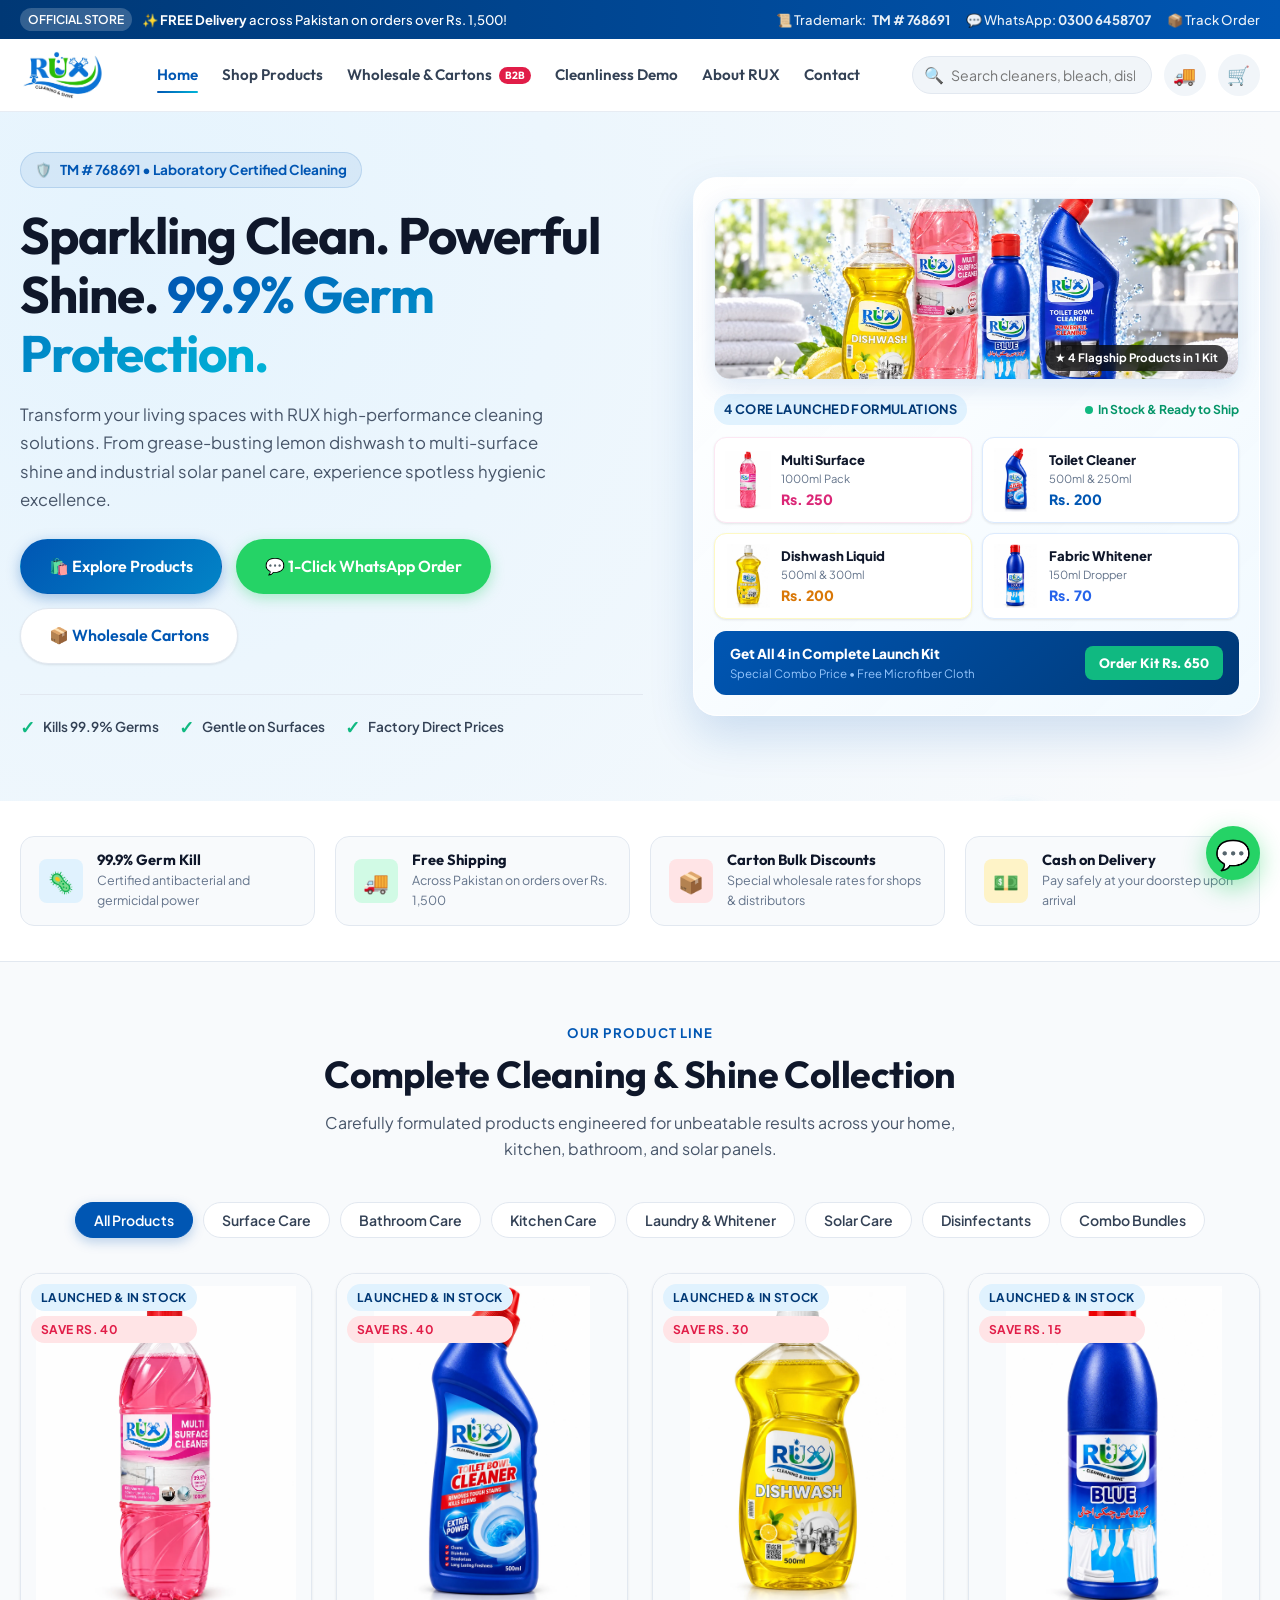
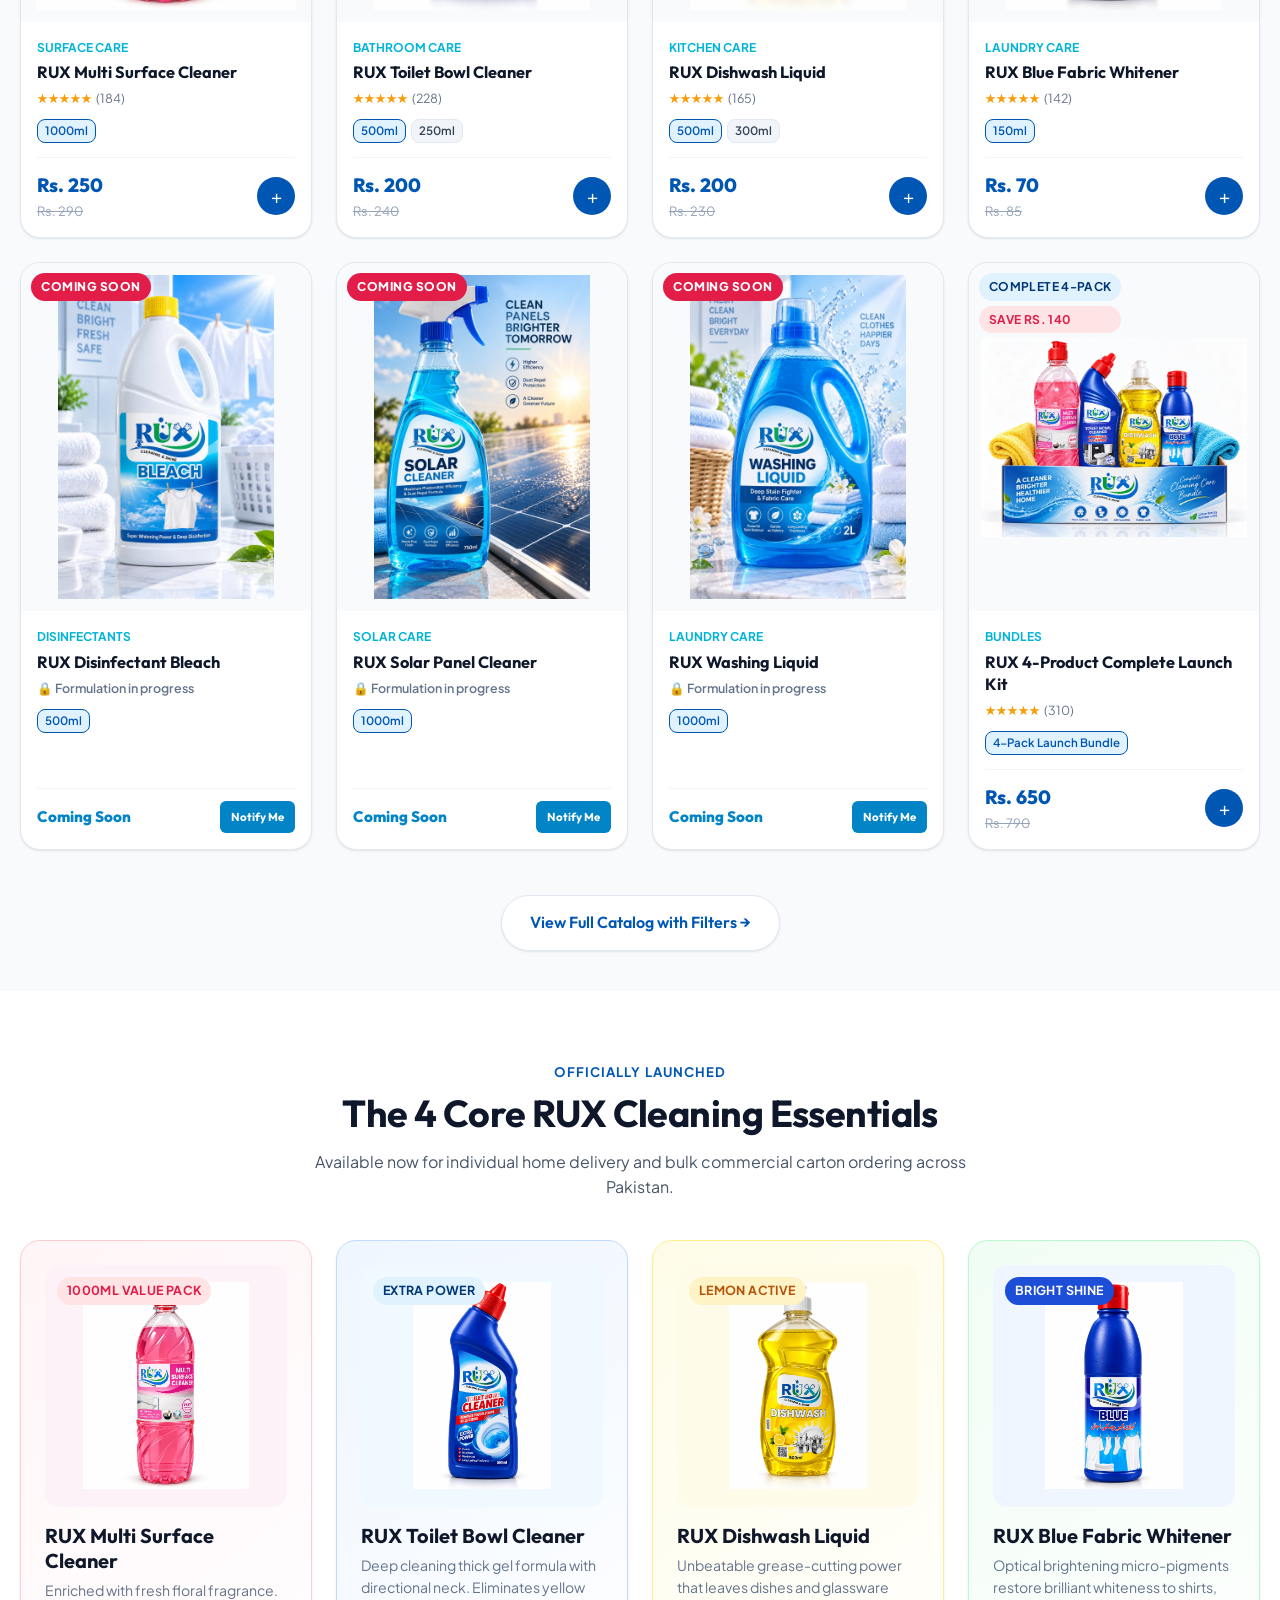
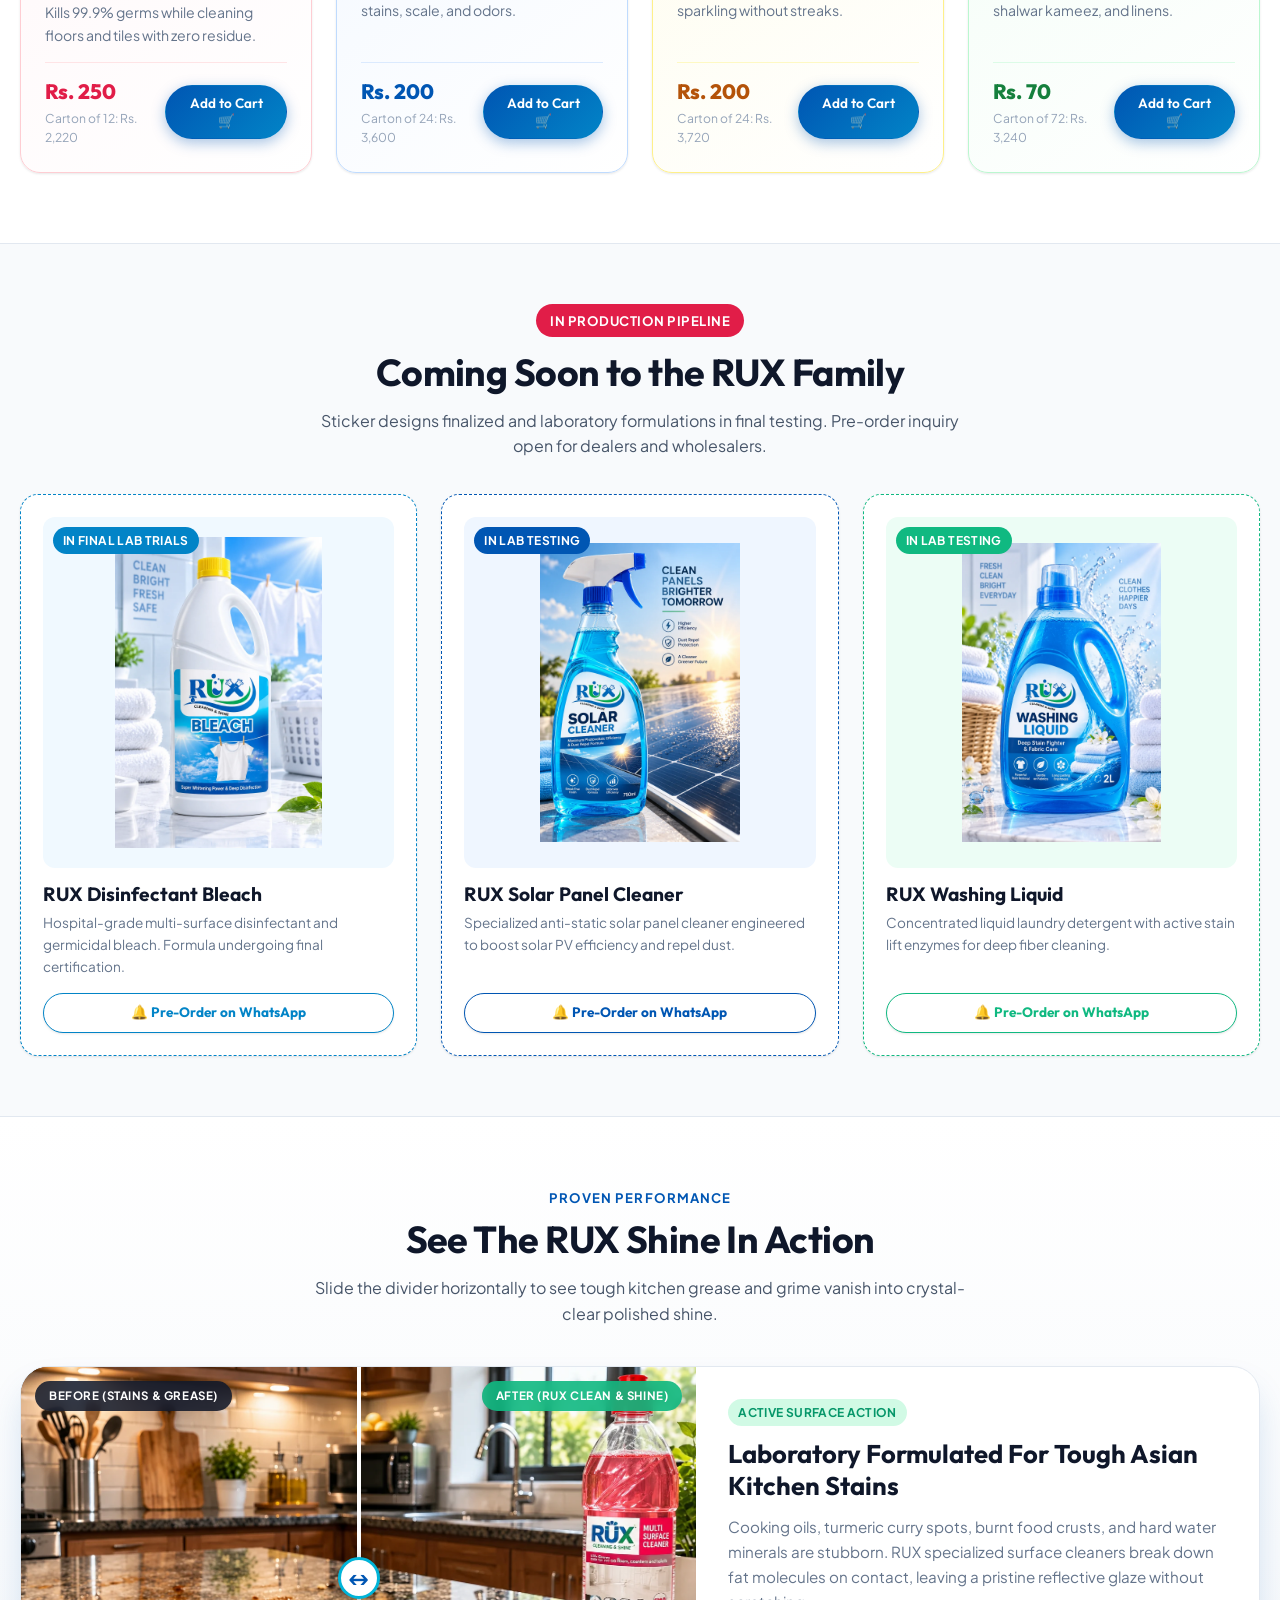
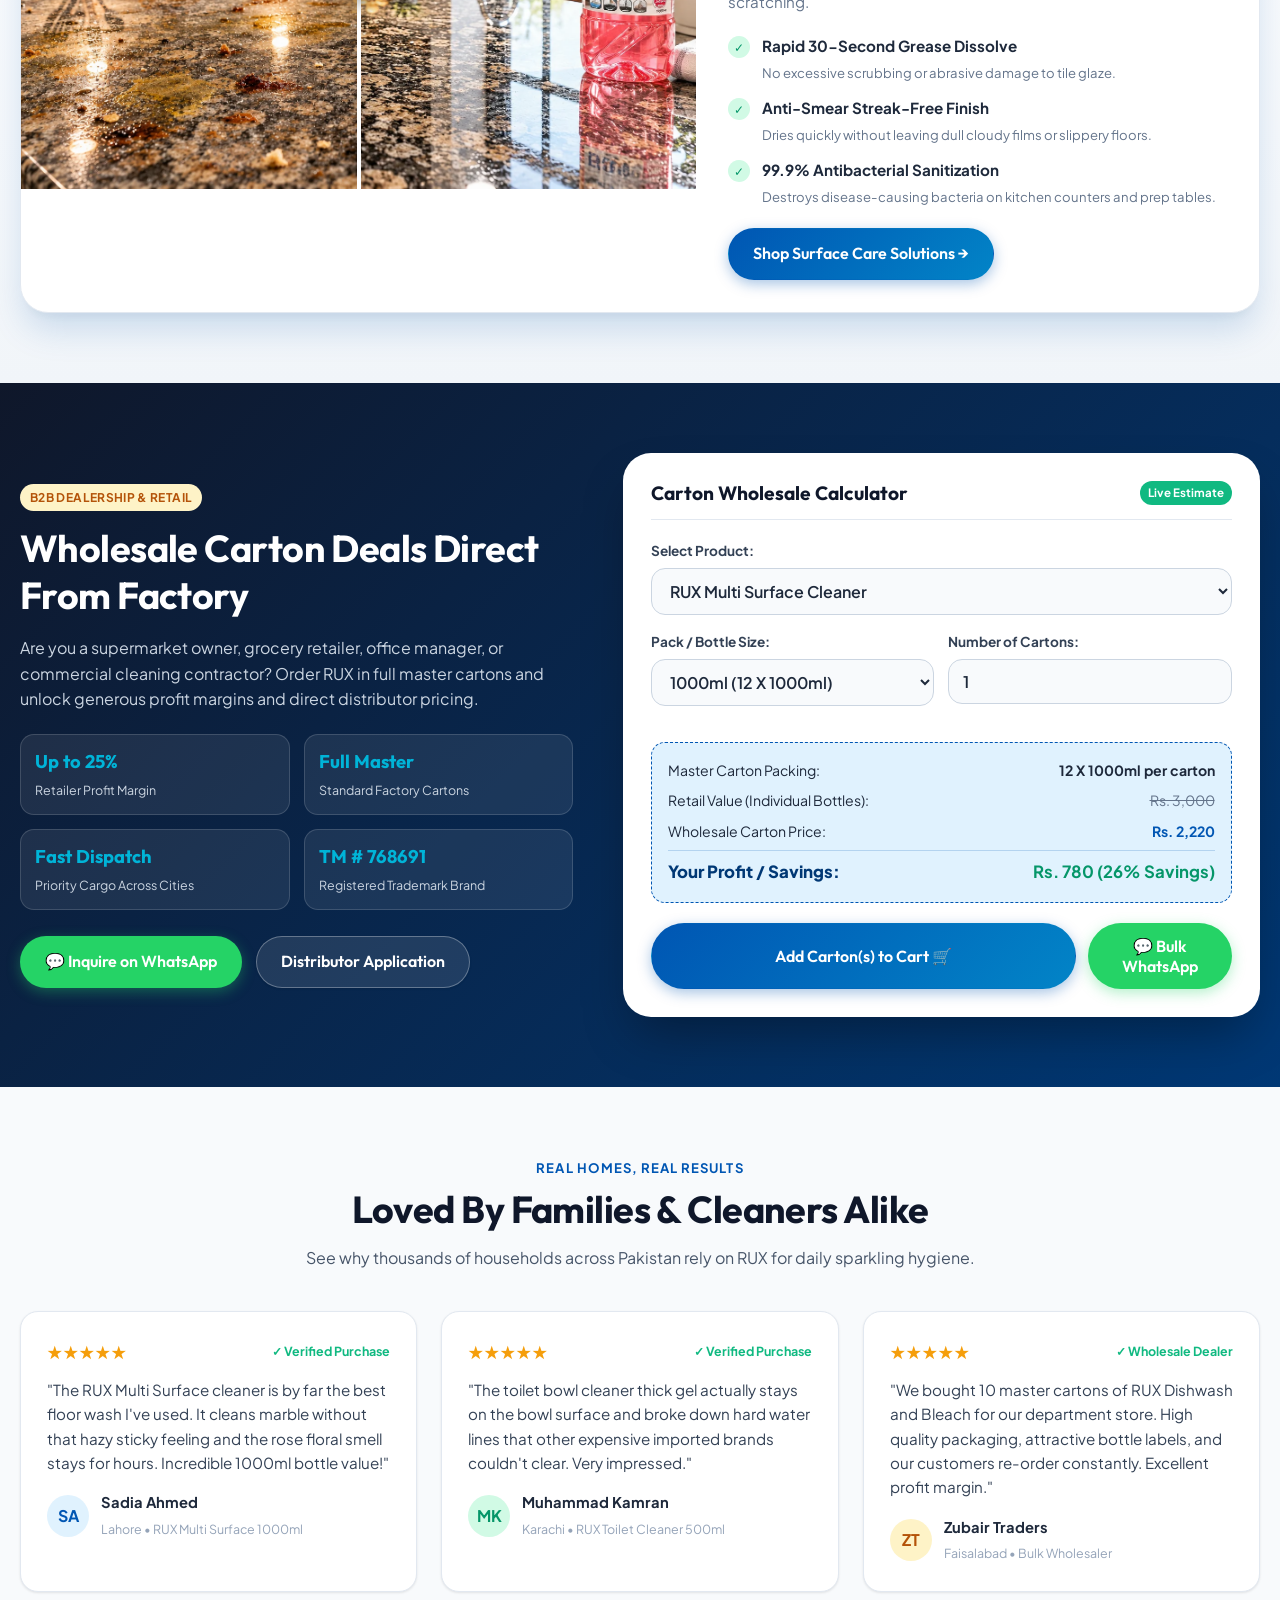
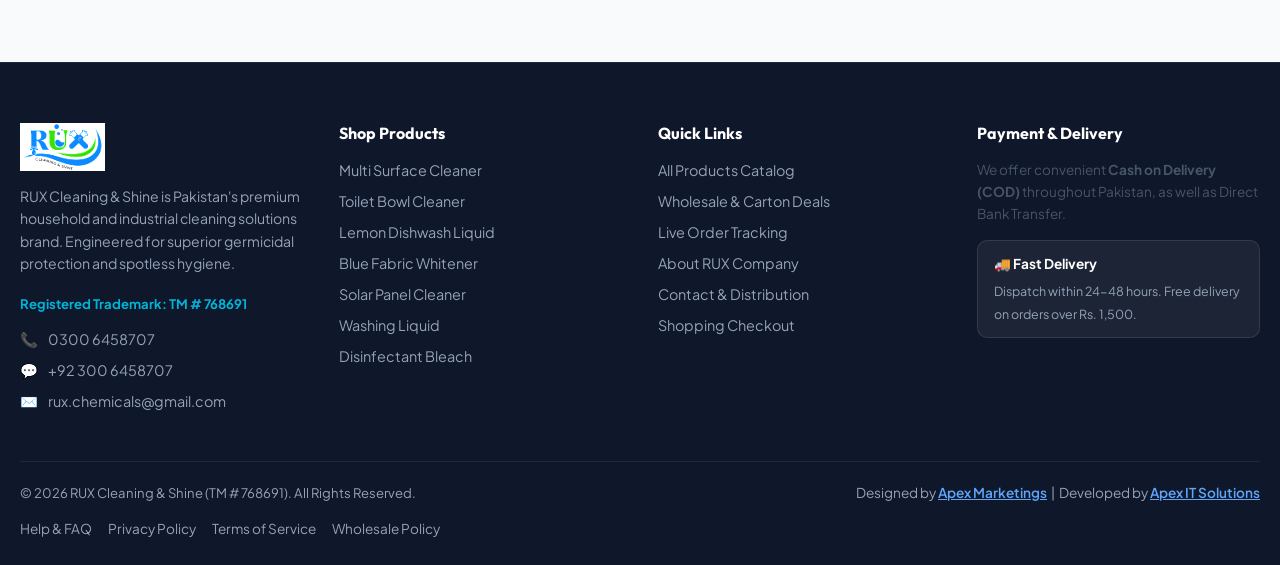
==== index.html @ d2cd27f4 "feat: complete RUX Cleaning & Shine storefront with 3D studio packshots and GitHub Pages CI" ====
<!DOCTYPE html>
<html lang="en">
<head>
  <meta charset="UTF-8">
  <meta name="viewport" content="width=device-width, initial-scale=1.0">
  <title>RUX Cleaning & Shine | Buy Online in Pakistan | Factory Direct Prices</title>
  <meta name="description" content="Official store for RUX Cleaning & Shine (TM # 768691). Buy Multi Surface Cleaner, Toilet Bowl Cleaner, Lemon Dishwash Liquid, and Blue Fabric Whitener online across Pakistan with Cash on Delivery & Wholesale Cartons.">
  <meta name="keywords" content="RUX cleaning products Pakistan, dishwash liquid price Pakistan, toilet cleaner Lahore Karachi, floor surface cleaner, liquid blue fabric whitener, wholesale cleaning chemicals, rux chemicals">
  <meta name="geo.region" content="PK">
  <meta name="geo.placename" content="Pakistan">
  <meta name="robots" content="index, follow">
  
  <!-- OpenGraph & Social Sharing -->
  <meta property="og:type" content="website">
  <meta property="og:title" content="RUX Cleaning & Shine | Premium Household & Wholesale Chemicals in Pakistan">
  <meta property="og:description" content="Shop official RUX Multi Surface Cleaner, Toilet Bowl Cleaner, Lemon Dishwash Liquid & Blue Fabric Whitener. Fast nationwide COD delivery & carton wholesale discounts.">
  <meta property="og:image" content="assets/images/rux-hero-banner.webp">
  <meta property="og:locale" content="en_PK">

  <!-- Schema.org Organization & Store Structured Data -->
  <script type="application/ld+json">
  {
    "@context": "https://schema.org",
    "@type": "HomeGoodsStore",
    "name": "RUX Cleaning & Shine",
    "alternateName": "RUX Chemicals",
    "telephone": "+923006458707",
    "email": "rux.chemicals@gmail.com",
    "priceRange": "PKR 70 - PKR 4800",
    "paymentAccepted": "Cash on Delivery, Bank Transfer",
    "currenciesAccepted": "PKR",
    "areaServed": {
      "@type": "Country",
      "name": "Pakistan"
    },
    "description": "Leading manufacturer and supplier of antibacterial surface cleaners, toilet cleaners, dishwash liquid, and fabric whiteners in Pakistan."
  }
  </script>

  <link rel="icon" type="image/png" href="assets/images/rux-logo.png">

  <!-- Core Stylesheet -->
  <link rel="stylesheet" href="assets/css/rux-main.css">
</head>
<body>

  <!-- Top Announcement Bar -->
  <div class="top-bar">
    <div class="container top-bar-content">
      <div style="display: flex; align-items: center; gap: 10px;">
        <span class="top-bar-badge">OFFICIAL STORE</span>
        <span>✨ <strong>FREE Delivery</strong> across Pakistan on orders over Rs. 1,500!</span>
      </div>
      <div class="top-bar-right">
        <span class="top-bar-link">📜 Trademark: <strong>TM # 768691</strong></span>
        <a href="https://wa.me/923006458707" class="top-bar-link" target="_blank" rel="noopener">
          <span>💬 WhatsApp: <strong>0300 6458707</strong></span>
        </a>
        <a href="track.html" class="top-bar-link">📦 Track Order</a>
      </div>
    </div>
  </div>

  <!-- Main Sticky Header -->
  <header class="main-header" id="mainHeader">
    <div class="container header-container">
      <!-- Logo -->
      <a href="index.html" class="logo-wrap" title="RUX Cleaning & Shine Home">
        <img src="assets/images/rux-logo.png" alt="RUX Cleaning & Shine Logo" class="logo-img">
      </a>

      <!-- Desktop Nav Menu -->
      <nav class="nav-links" id="desktopNav">
        <a href="index.html" class="nav-link active">Home</a>
        <a href="shop.html" class="nav-link">Shop Products</a>
        <a href="#wholesale" class="nav-link">Wholesale & Cartons <span class="nav-badge-new">B2B</span></a>
        <a href="#comparison" class="nav-link">Cleanliness Demo</a>
        <a href="about.html" class="nav-link">About RUX</a>
        <a href="contact.html" class="nav-link">Contact</a>
      </nav>

      <!-- Header Search & Cart Actions -->
      <div class="header-actions">
        <!-- Live Search Box -->
        <div class="search-box-wrap">
          <span class="search-icon-btn">🔍</span>
          <input type="text" class="search-input header-search-input" placeholder="Search cleaners, bleach, dishwash..." aria-label="Search products">
          <div id="headerSearchResults" style="position: absolute; top: 105%; left: 0; right: 0; background: #fff; border: 1px solid #cbd5e1; border-radius: 12px; box-shadow: 0 10px 25px rgba(0,0,0,0.15); display: none; z-index: 120; max-height: 320px; overflow-y: auto;"></div>
        </div>

        <!-- Order Tracker Quick Link -->
        <a href="track.html" class="header-btn" title="Track Your Order">
          🚚
        </a>

        <!-- Cart Drawer Trigger Button -->
        <button class="header-btn open-cart-drawer" id="openCartBtn" title="Shopping Cart" aria-label="Open Cart">
          🛒
          <span class="cart-counter" style="display: none;">0</span>
        </button>

        <!-- Mobile Menu Toggle -->
        <button class="mobile-menu-toggle" id="mobileMenuToggle" aria-label="Toggle navigation">
          ☰
        </button>
      </div>
    </div>

    <!-- Mobile Navigation Drawer -->
    <div id="mobileNav" class="mobile-nav-panel">
      <div style="margin-bottom: 14px;">
        <input type="text" class="search-input header-search-input" placeholder="Search products..." style="width: 100%;">
      </div>
      <div class="mobile-nav-links">
        <a href="index.html" style="color: var(--rux-blue);">Home</a>
        <a href="shop.html">Shop All Products</a>
        <a href="#wholesale">Wholesale & Bulk Cartons</a>
        <a href="#comparison">Before & After Demo</a>
        <a href="about.html">About Us</a>
        <a href="contact.html">Contact Us</a>
        <a href="track.html">Track Order</a>
        <a href="faq.html">Help & FAQ</a>
      </div>
    </div>
  </header>

  <main id="mainContent">

    <!-- Hero Section -->
    <section class="hero-section">
      <div class="container hero-grid">
        <div class="hero-content">
          <div class="hero-tag">
            <span>🛡️</span> TM # 768691 • Laboratory Certified Cleaning
          </div>
          <h1 class="hero-title">
            Sparkling Clean. Powerful Shine. <span class="hero-highlight">99.9% Germ Protection.</span>
          </h1>
          <p class="hero-desc">
            Transform your living spaces with RUX high-performance cleaning solutions. From grease-busting lemon dishwash to multi-surface shine and industrial solar panel care, experience spotless hygienic excellence.
          </p>
          <div class="hero-cta-group">
            <a href="shop.html" class="btn btn-primary btn-lg">
              <span>🛍️ Explore Products</span>
            </a>
            <a href="https://wa.me/923006458707?text=Hello%20RUX%20Team%2C%20I%20want%20to%20place%20an%20order" target="_blank" rel="noopener" class="btn btn-whatsapp btn-lg">
              <span>💬 1-Click WhatsApp Order</span>
            </a>
            <a href="#wholesale" class="btn btn-secondary btn-lg">
              <span>📦 Wholesale Cartons</span>
            </a>
          </div>
          <div class="hero-trust-row">
            <div class="hero-trust-item">
              <i>✓</i> <span>Kills 99.9% Germs</span>
            </div>
            <div class="hero-trust-item">
              <i>✓</i> <span>Gentle on Surfaces</span>
            </div>
            <div class="hero-trust-item">
              <i>✓</i> <span>Factory Direct Prices</span>
            </div>
          </div>
        </div>

        <div class="hero-media-wrapper">
          <div class="hero-main-card" style="padding: 20px; background: linear-gradient(135deg, rgba(255,255,255,0.96), rgba(240,249,255,0.92)); backdrop-filter: blur(16px); border: 1.5px solid rgba(255,255,255,0.85); box-shadow: 0 20px 45px rgba(0,86,179,0.16); border-radius: 24px;">
            <!-- Master Showcase Banner -->
            <a href="product.html?id=rux-home-bundle" style="display: block; margin-bottom: 14px; border-radius: 16px; overflow: hidden; box-shadow: 0 8px 24px rgba(0,86,179,0.12); border: 1px solid rgba(0,86,179,0.1); position: relative; text-decoration: none;">
              <img src="assets/images/rux-hero-banner.webp" alt="RUX Complete 4-Pack Cleaning Collection" style="width: 100%; height: 180px; display: block; object-fit: cover;">
              <span style="position: absolute; bottom: 8px; right: 10px; background: rgba(0,0,0,0.72); backdrop-filter: blur(8px); color: #fff; font-size: 0.72rem; font-weight: 700; padding: 4px 10px; border-radius: 20px;">
                ★ 4 Flagship Products in 1 Kit
              </span>
            </a>

            <div style="display: flex; justify-content: space-between; align-items: center; margin-bottom: 12px; flex-wrap: wrap; gap: 8px;">
              <span class="badge badge-primary" style="font-size: 0.8rem; padding: 5px 10px;">4 CORE LAUNCHED FORMULATIONS</span>
              <span style="font-size: 0.76rem; font-weight: 700; color: #059669; display: flex; align-items: center; gap: 5px;">
                <span style="width: 8px; height: 8px; border-radius: 50%; background: #10b981; display: inline-block;"></span>
                In Stock & Ready to Ship
              </span>
            </div>
            <div style="display: grid; grid-template-columns: repeat(2, 1fr); gap: 10px;">
              <!-- Product 1: Multi Surface -->
              <a href="product.html?id=rux-multi-surface" style="background: #ffffff; border-radius: 12px; padding: 10px; border: 1px solid #fce7f3; display: flex; align-items: center; gap: 10px; text-decoration: none; box-shadow: var(--shadow-sm); transition: transform 0.2s;">
                <img src="assets/images/products/rux-multi-surface-studio.webp" alt="Multi Surface" style="width: 46px; height: 64px; object-fit: contain;">
                <div>
                  <div style="font-weight: 800; font-size: 0.82rem; color: #0f172a;">Multi Surface</div>
                  <div style="font-size: 0.7rem; color: #64748b;">1000ml Pack</div>
                  <div style="font-weight: 800; color: #db2777; font-size: 0.88rem; margin-top: 1px;">Rs. 250</div>
                </div>
              </a>
              <!-- Product 2: Toilet Bowl -->
              <a href="product.html?id=rux-toilet-cleaner" style="background: #ffffff; border-radius: 12px; padding: 10px; border: 1px solid #dbeafe; display: flex; align-items: center; gap: 10px; text-decoration: none; box-shadow: var(--shadow-sm); transition: transform 0.2s;">
                <img src="assets/images/products/rux-toilet-cleaner-studio.webp" alt="Toilet Cleaner" style="width: 46px; height: 64px; object-fit: contain;">
                <div>
                  <div style="font-weight: 800; font-size: 0.82rem; color: #0f172a;">Toilet Cleaner</div>
                  <div style="font-size: 0.7rem; color: #64748b;">500ml & 250ml</div>
                  <div style="font-weight: 800; color: #0056b3; font-size: 0.88rem; margin-top: 1px;">Rs. 200</div>
                </div>
              </a>
              <!-- Product 3: Dishwash Liquid -->
              <a href="product.html?id=rux-dishwash" style="background: #ffffff; border-radius: 12px; padding: 10px; border: 1px solid #fef9c3; display: flex; align-items: center; gap: 10px; text-decoration: none; box-shadow: var(--shadow-sm); transition: transform 0.2s;">
                <img src="assets/images/products/rux-dishwash-studio.webp" alt="Dishwash" style="width: 46px; height: 64px; object-fit: contain;">
                <div>
                  <div style="font-weight: 800; font-size: 0.82rem; color: #0f172a;">Dishwash Liquid</div>
                  <div style="font-size: 0.7rem; color: #64748b;">500ml & 300ml</div>
                  <div style="font-weight: 800; color: #d97706; font-size: 0.88rem; margin-top: 1px;">Rs. 200</div>
                </div>
              </a>
              <!-- Product 4: Blue Fabric Whitener -->
              <a href="product.html?id=rux-blue" style="background: #ffffff; border-radius: 12px; padding: 10px; border: 1px solid #dbeafe; display: flex; align-items: center; gap: 10px; text-decoration: none; box-shadow: var(--shadow-sm); transition: transform 0.2s;">
                <img src="assets/images/products/rux-blue-studio.webp" alt="RUX Blue" style="width: 46px; height: 64px; object-fit: contain;">
                <div>
                  <div style="font-weight: 800; font-size: 0.82rem; color: #0f172a;">Fabric Whitener</div>
                  <div style="font-size: 0.7rem; color: #64748b;">150ml Dropper</div>
                  <div style="font-weight: 800; color: #2563eb; font-size: 0.88rem; margin-top: 1px;">Rs. 70</div>
                </div>
              </a>
            </div>
            <!-- Launch Kit Banner inside hero card -->
            <div style="margin-top: 12px; background: linear-gradient(135deg, #0056b3, #003875); color: #fff; padding: 12px 16px; border-radius: 12px; display: flex; justify-content: space-between; align-items: center; flex-wrap: wrap; gap: 8px;">
              <div>
                <div style="font-size: 0.85rem; font-weight: 800;">Get All 4 in Complete Launch Kit</div>
                <div style="font-size: 0.72rem; color: #93c5fd;">Special Combo Price • Free Microfiber Cloth</div>
              </div>
              <button class="btn btn-sm" style="background: #10b981; color: #fff; font-weight: 700; padding: 8px 14px; border-radius: 8px; border: none; cursor: pointer;" onclick="ruxStore.addToCart('rux-home-bundle', 0, 1, false)">
                Order Kit Rs. 650
              </button>
            </div>
          </div>
        </div>
      </div>
    </section>

    <!-- Key Feature Highlights -->
    <section class="features-section">
      <div class="container features-grid">
        <div class="feature-card">
          <div class="feature-icon-box feature-icon-blue">🦠</div>
          <div class="feature-info">
            <h4>99.9% Germ Kill</h4>
            <p>Certified antibacterial and germicidal power</p>
          </div>
        </div>
        <div class="feature-card">
          <div class="feature-icon-box feature-icon-green">🚚</div>
          <div class="feature-info">
            <h4>Free Shipping</h4>
            <p>Across Pakistan on orders over Rs. 1,500</p>
          </div>
        </div>
        <div class="feature-card">
          <div class="feature-icon-box feature-icon-rose">📦</div>
          <div class="feature-info">
            <h4>Carton Bulk Discounts</h4>
            <p>Special wholesale rates for shops & distributors</p>
          </div>
        </div>
        <div class="feature-card">
          <div class="feature-icon-box feature-icon-yellow">💵</div>
          <div class="feature-info">
            <h4>Cash on Delivery</h4>
            <p>Pay safely at your doorstep upon arrival</p>
          </div>
        </div>
      </div>
    </section>

    <!-- Category Showcase & Featured Products -->
    <section class="categories-section" id="productsSection">
      <div class="container">
        <div class="section-header">
          <span class="section-subtitle">OUR PRODUCT LINE</span>
          <h2 class="section-title">Complete Cleaning & Shine Collection</h2>
          <p>Carefully formulated products engineered for unbeatable results across your home, kitchen, bathroom, and solar panels.</p>
        </div>

        <!-- Filter Chips -->
        <div class="category-chips" id="homeCategoryChips">
          <button class="category-chip active" data-filter="all">All Products</button>
          <button class="category-chip" data-filter="Surface Care">Surface Care</button>
          <button class="category-chip" data-filter="Bathroom Care">Bathroom Care</button>
          <button class="category-chip" data-filter="Kitchen Care">Kitchen Care</button>
          <button class="category-chip" data-filter="Laundry Care">Laundry & Whitener</button>
          <button class="category-chip" data-filter="Solar Care">Solar Care</button>
          <button class="category-chip" data-filter="Disinfectants">Disinfectants</button>
          <button class="category-chip" data-filter="Bundles">Combo Bundles</button>
        </div>

        <!-- Product Grid -->
        <div class="products-grid" id="homeProductsGrid">
          <!-- Dynamic Products populated by JavaScript -->
        </div>

        <div style="text-align: center; margin-top: 45px;">
          <a href="shop.html" class="btn btn-secondary btn-lg">
            <span>View Full Catalog with Filters →</span>
          </a>
        </div>
      </div>
    </section>

    <!-- Flagship Spotlight Section: All 4 Launched Products -->
    <section style="padding: 70px 0; background: #ffffff;">
      <div class="container">
        <div class="section-header">
          <span class="section-subtitle">OFFICIALLY LAUNCHED</span>
          <h2 class="section-title">The 4 Core RUX Cleaning Essentials</h2>
          <p>Available now for individual home delivery and bulk commercial carton ordering across Pakistan.</p>
        </div>

        <div style="display: grid; grid-template-columns: repeat(auto-fit, minmax(260px, 1fr)); gap: 24px;">
          <!-- Spotlight Card 1: Multi Surface Cleaner -->
          <div style="background: linear-gradient(145deg, #fff5f7, #ffffff); border-radius: 20px; padding: 24px; border: 1px solid #fecdd3; display: flex; flex-direction: column; box-shadow: var(--shadow-sm);">
            <div style="position: relative; border-radius: 14px; overflow: hidden; margin-bottom: 16px; aspect-ratio: 1/1; background: #fdf2f8; display: flex; align-items: center; justify-content: center; padding: 12px;">
              <img src="assets/images/products/rux-multi-surface-studio.webp" alt="RUX Multi Surface Cleaner 1000ml Bottle" style="max-height: 95%; max-width: 95%; object-fit: contain; transition: transform 0.3s ease;">
              <span class="badge badge-danger" style="position: absolute; top: 12px; left: 12px; font-size: 0.78rem;">1000ml VALUE PACK</span>
            </div>
            <h3 style="font-size: 1.25rem; margin-bottom: 6px;">RUX Multi Surface Cleaner</h3>
            <p style="font-size: 0.88rem; color: #64748b; margin-bottom: 16px;">
              Enriched with fresh floral fragrance. Kills 99.9% germs while cleaning floors and tiles with zero residue.
            </p>
            <div style="display: flex; justify-content: space-between; align-items: center; margin-top: auto; padding-top: 12px; border-top: 1px solid #ffe4e6;">
              <div>
                <div style="font-size: 1.3rem; font-weight: 800; color: #e11d48; font-family: var(--font-heading);">Rs. 250</div>
                <div style="font-size: 0.76rem; color: #94a3b8;">Carton of 12: Rs. 2,220</div>
              </div>
              <button class="btn btn-primary btn-sm" onclick="ruxStore.addToCart('rux-multi-surface', 0, 1, false)">
                Add to Cart 🛒
              </button>
            </div>
          </div>

          <!-- Spotlight Card 2: Toilet Bowl Cleaner -->
          <div style="background: linear-gradient(145deg, #eff6ff, #ffffff); border-radius: 20px; padding: 24px; border: 1px solid #bfdbfe; display: flex; flex-direction: column; box-shadow: var(--shadow-sm);">
            <div style="position: relative; border-radius: 14px; overflow: hidden; margin-bottom: 16px; aspect-ratio: 1/1; background: #f0f9ff; display: flex; align-items: center; justify-content: center; padding: 12px;">
              <img src="assets/images/products/rux-toilet-cleaner-studio.webp" alt="RUX Toilet Bowl Cleaner 500ml Bottle" style="max-height: 95%; max-width: 95%; object-fit: contain; transition: transform 0.3s ease;">
              <span class="badge badge-primary" style="position: absolute; top: 12px; left: 12px; font-size: 0.78rem;">EXTRA POWER</span>
            </div>
            <h3 style="font-size: 1.25rem; margin-bottom: 6px;">RUX Toilet Bowl Cleaner</h3>
            <p style="font-size: 0.88rem; color: #64748b; margin-bottom: 16px;">
              Deep cleaning thick gel formula with directional neck. Eliminates yellow stains, scale, and odors.
            </p>
            <div style="display: flex; justify-content: space-between; align-items: center; margin-top: auto; padding-top: 12px; border-top: 1px solid #dbeafe;">
              <div>
                <div style="font-size: 1.3rem; font-weight: 800; color: var(--rux-blue); font-family: var(--font-heading);">Rs. 200</div>
                <div style="font-size: 0.76rem; color: #94a3b8;">Carton of 24: Rs. 3,600</div>
              </div>
              <button class="btn btn-primary btn-sm" onclick="ruxStore.addToCart('rux-toilet-cleaner', 0, 1, false)">
                Add to Cart 🛒
              </button>
            </div>
          </div>

          <!-- Spotlight Card 3: Lemon Fresh Dishwash -->
          <div style="background: linear-gradient(145deg, #fefce8, #ffffff); border-radius: 20px; padding: 24px; border: 1px solid #fef08a; display: flex; flex-direction: column; box-shadow: var(--shadow-sm);">
            <div style="position: relative; border-radius: 14px; overflow: hidden; margin-bottom: 16px; aspect-ratio: 1/1; background: #fefce8; display: flex; align-items: center; justify-content: center; padding: 12px;">
              <img src="assets/images/products/rux-dishwash-studio.webp" alt="RUX Lemon Dishwash Bottle" style="max-height: 95%; max-width: 95%; object-fit: contain; transition: transform 0.3s ease;">
              <span class="badge badge-warning" style="position: absolute; top: 12px; left: 12px; font-size: 0.78rem;">LEMON ACTIVE</span>
            </div>
            <h3 style="font-size: 1.25rem; margin-bottom: 6px;">RUX Dishwash Liquid</h3>
            <p style="font-size: 0.88rem; color: #64748b; margin-bottom: 16px;">
              Unbeatable grease-cutting power that leaves dishes and glassware sparkling without streaks.
            </p>
            <div style="display: flex; justify-content: space-between; align-items: center; margin-top: auto; padding-top: 12px; border-top: 1px solid #fef9c3;">
              <div>
                <div style="font-size: 1.3rem; font-weight: 800; color: #b45309; font-family: var(--font-heading);">Rs. 200</div>
                <div style="font-size: 0.76rem; color: #94a3b8;">Carton of 24: Rs. 3,720</div>
              </div>
              <button class="btn btn-primary btn-sm" onclick="ruxStore.addToCart('rux-dishwash', 0, 1, false)">
                Add to Cart 🛒
              </button>
            </div>
          </div>

          <!-- Spotlight Card 4: Blue Fabric Whitener -->
          <div style="background: linear-gradient(145deg, #f0fdf4, #ffffff); border-radius: 20px; padding: 24px; border: 1px solid #bbf7d0; display: flex; flex-direction: column; box-shadow: var(--shadow-sm);">
            <div style="position: relative; border-radius: 14px; overflow: hidden; margin-bottom: 16px; aspect-ratio: 1/1; background: #eff6ff; display: flex; align-items: center; justify-content: center; padding: 12px;">
              <img src="assets/images/products/rux-blue-studio.webp" alt="RUX Blue Fabric Whitener Bottle" style="max-height: 95%; max-width: 95%; object-fit: contain; transition: transform 0.3s ease;">
              <span class="badge" style="position: absolute; top: 12px; left: 12px; font-size: 0.78rem; background: #1d4ed8; color: #fff;">BRIGHT SHINE</span>
            </div>
            <h3 style="font-size: 1.25rem; margin-bottom: 6px;">RUX Blue Fabric Whitener</h3>
            <p style="font-size: 0.88rem; color: #64748b; margin-bottom: 16px;">
              Optical brightening micro-pigments restore brilliant whiteness to shirts, shalwar kameez, and linens.
            </p>
            <div style="display: flex; justify-content: space-between; align-items: center; margin-top: auto; padding-top: 12px; border-top: 1px solid #dcfce7;">
              <div>
                <div style="font-size: 1.3rem; font-weight: 800; color: #15803d; font-family: var(--font-heading);">Rs. 70</div>
                <div style="font-size: 0.76rem; color: #94a3b8;">Carton of 72: Rs. 3,240</div>
              </div>
              <button class="btn btn-primary btn-sm" onclick="ruxStore.addToCart('rux-blue', 0, 1, false)">
                Add to Cart 🛒
              </button>
            </div>
          </div>
        </div>
      </div>
    </section>

    <!-- Coming Soon Lineup Teaser Section -->
    <section style="padding: 60px 0; background: #f8fafc; border-top: 1px solid #e2e8f0; border-bottom: 1px solid #e2e8f0;">
      <div class="container">
        <div class="section-header" style="margin-bottom: 35px;">
          <span class="badge" style="background: #e11d48; color: #fff; padding: 6px 14px; border-radius: 50px; font-weight: 700; font-size: 0.82rem; letter-spacing: 0.5px;">IN PRODUCTION PIPELINE</span>
          <h2 class="section-title" style="margin-top: 12px;">Coming Soon to the RUX Family</h2>
          <p>Sticker designs finalized and laboratory formulations in final testing. Pre-order inquiry open for dealers and wholesalers.</p>
        </div>

        <div style="display: grid; grid-template-columns: repeat(auto-fit, minmax(280px, 1fr)); gap: 24px;">
          <!-- Coming Soon 1: Bleach -->
          <div style="background: #ffffff; border-radius: 18px; padding: 22px; border: 1.5px dashed #0284c7; box-shadow: var(--shadow-sm); display: flex; flex-direction: column;">
            <div style="position: relative; border-radius: 12px; overflow: hidden; margin-bottom: 14px; aspect-ratio: 1/1; background: #f0f9ff; display: flex; align-items: center; justify-content: center; padding: 12px;">
              <img src="assets/images/products/rux-bleach-studio.webp" alt="RUX Bleach 3D Packshot" style="max-height: 95%; max-width: 95%; object-fit: contain; transition: transform 0.3s ease;">
              <span class="badge" style="position: absolute; top: 10px; left: 10px; background: #0284c7; color: #fff; font-size: 0.75rem;">IN FINAL LAB TRIALS</span>
            </div>
            <h3 style="font-size: 1.2rem; margin-bottom: 6px;">RUX Disinfectant Bleach</h3>
            <p style="font-size: 0.85rem; color: #64748b; margin-bottom: 16px;">
              Hospital-grade multi-surface disinfectant and germicidal bleach. Formula undergoing final certification.
            </p>
            <div style="margin-top: auto;">
              <a href="https://wa.me/923006458707?text=Hello%20RUX%20Team%2C%20I%20am%20interested%20in%20pre-ordering%20RUX%20Bleach%20when%20launched" target="_blank" class="btn btn-secondary btn-sm" style="width: 100%; border-color: #0284c7; color: #0284c7; font-weight: 700;">
                🔔 Pre-Order on WhatsApp
              </a>
            </div>
          </div>

          <!-- Coming Soon 2: Solar Cleaner -->
          <div style="background: #ffffff; border-radius: 18px; padding: 22px; border: 1.5px dashed #0056b3; box-shadow: var(--shadow-sm); display: flex; flex-direction: column;">
            <div style="position: relative; border-radius: 12px; overflow: hidden; margin-bottom: 14px; aspect-ratio: 1/1; background: #eff6ff; display: flex; align-items: center; justify-content: center;">
              <img src="assets/images/products/rux-solar-cleaner.webp" alt="RUX Solar Panel Cleaner Poster" style="max-height: 85%; max-width: 85%; object-fit: contain;">
              <span class="badge" style="position: absolute; top: 10px; left: 10px; background: #0056b3; color: #fff; font-size: 0.75rem;">IN LAB TESTING</span>
            </div>
            <h3 style="font-size: 1.2rem; margin-bottom: 6px;">RUX Solar Panel Cleaner</h3>
            <p style="font-size: 0.85rem; color: #64748b; margin-bottom: 16px;">
              Specialized anti-static solar panel cleaner engineered to boost solar PV efficiency and repel dust.
            </p>
            <div style="margin-top: auto;">
              <a href="https://wa.me/923006458707?text=Hello%20RUX%20Team%2C%20I%20am%20interested%20in%20pre-ordering%20RUX%20Solar%20Cleaner%20when%20launched" target="_blank" class="btn btn-secondary btn-sm" style="width: 100%; border-color: #0056b3; color: #0056b3; font-weight: 700;">
                🔔 Pre-Order on WhatsApp
              </a>
            </div>
          </div>

          <!-- Coming Soon 3: Washing Liquid -->
          <div style="background: #ffffff; border-radius: 18px; padding: 22px; border: 1.5px dashed #10b981; box-shadow: var(--shadow-sm); display: flex; flex-direction: column;">
            <div style="position: relative; border-radius: 12px; overflow: hidden; margin-bottom: 14px; aspect-ratio: 1/1; background: #ecfdf5; display: flex; align-items: center; justify-content: center;">
              <img src="assets/images/products/rux-washing-liquid.webp" alt="RUX Washing Liquid Poster" style="max-height: 85%; max-width: 85%; object-fit: contain;">
              <span class="badge" style="position: absolute; top: 10px; left: 10px; background: #10b981; color: #fff; font-size: 0.75rem;">IN LAB TESTING</span>
            </div>
            <h3 style="font-size: 1.2rem; margin-bottom: 6px;">RUX Washing Liquid</h3>
            <p style="font-size: 0.85rem; color: #64748b; margin-bottom: 16px;">
              Concentrated liquid laundry detergent with active stain lift enzymes for deep fiber cleaning.
            </p>
            <div style="margin-top: auto;">
              <a href="https://wa.me/923006458707?text=Hello%20RUX%20Team%2C%20I%20am%20interested%20in%20pre-ordering%20RUX%20Washing%20Liquid%20when%20launched" target="_blank" class="btn btn-secondary btn-sm" style="width: 100%; border-color: #10b981; color: #10b981; font-weight: 700;">
                🔔 Pre-Order on WhatsApp
              </a>
            </div>
          </div>
        </div>
      </div>
    </section>

    <!-- Interactive Before & After Cleanliness Slider -->
    <section class="before-after-section" id="comparison">
      <div class="container">
        <div class="section-header">
          <span class="section-subtitle">PROVEN PERFORMANCE</span>
          <h2 class="section-title">See The RUX Shine In Action</h2>
          <p>Slide the divider horizontally to see tough kitchen grease and grime vanish into crystal-clear polished shine.</p>
        </div>

        <div class="comparison-card">
          <!-- Interactive Slider Box -->
          <div class="comparison-slider-wrap" id="comparisonSliderWrap" style="--slider-pos: 50%;">
            <img src="assets/images/after-counter.webp" alt="Countertop after RUX cleaning" class="comparison-img" draggable="false">
            <div class="comparison-overlay" id="comparisonOverlay">
              <img src="assets/images/before-counter.webp" alt="Greasy dirty counter before cleaning" class="comparison-img" draggable="false">
            </div>
            <div class="comparison-handle" id="comparisonHandle" style="left: 50%;">
              <div class="handle-knob" aria-hidden="true">↔</div>
            </div>
            <input type="range" min="0" max="100" value="50" class="comparison-range" id="comparisonRange" aria-label="Before and after cleanliness slider">
            <div class="comparison-badge before">Before (Stains & Grease)</div>
            <div class="comparison-badge after">After (RUX Clean & Shine)</div>
          </div>

          <!-- Explanatory Content -->
          <div class="comparison-content">
            <span class="badge badge-success" style="align-self: flex-start; margin-bottom: 12px;">Active Surface Action</span>
            <h3 style="font-size: 1.6rem; margin-bottom: 12px;">Laboratory Formulated For Tough Asian Kitchen Stains</h3>
            <p style="color: #64748b; font-size: 0.95rem; line-height: 1.65;">
              Cooking oils, turmeric curry spots, burnt food crusts, and hard water minerals are stubborn. RUX specialized surface cleaners break down fat molecules on contact, leaving a pristine reflective glaze without scratching.
            </p>

            <div class="comparison-list">
              <div class="comparison-list-item">
                <div class="comparison-check">✓</div>
                <div>
                  <strong style="display: block; font-size: 0.95rem;">Rapid 30-Second Grease Dissolve</strong>
                  <span style="font-size: 0.82rem; color: #64748b;">No excessive scrubbing or abrasive damage to tile glaze.</span>
                </div>
              </div>
              <div class="comparison-list-item">
                <div class="comparison-check">✓</div>
                <div>
                  <strong style="display: block; font-size: 0.95rem;">Anti-Smear Streak-Free Finish</strong>
                  <span style="font-size: 0.82rem; color: #64748b;">Dries quickly without leaving dull cloudy films or slippery floors.</span>
                </div>
              </div>
              <div class="comparison-list-item">
                <div class="comparison-check">✓</div>
                <div>
                  <strong style="display: block; font-size: 0.95rem;">99.9% Antibacterial Sanitization</strong>
                  <span style="font-size: 0.82rem; color: #64748b;">Destroys disease-causing bacteria on kitchen counters and prep tables.</span>
                </div>
              </div>
            </div>

            <a href="shop.html" class="btn btn-primary" style="align-self: flex-start;">
              Shop Surface Care Solutions →
            </a>
          </div>
        </div>
      </div>
    </section>

    <!-- Wholesale & Carton Bulk Ordering Calculator -->
    <section class="wholesale-section" id="wholesale">
      <div class="container wholesale-grid">
        <div class="wholesale-info">
          <span class="badge badge-warning" style="margin-bottom: 14px;">B2B DEALERSHIP & RETAIL</span>
          <h2>Wholesale Carton Deals Direct From Factory</h2>
          <p>
            Are you a supermarket owner, grocery retailer, office manager, or commercial cleaning contractor? Order RUX in full master cartons and unlock generous profit margins and direct distributor pricing.
          </p>

          <div class="wholesale-perks">
            <div class="wholesale-perk-item">
              <strong>Up to 25%</strong>
              <span>Retailer Profit Margin</span>
            </div>
            <div class="wholesale-perk-item">
              <strong>Full Master</strong>
              <span>Standard Factory Cartons</span>
            </div>
            <div class="wholesale-perk-item">
              <strong>Fast Dispatch</strong>
              <span>Priority Cargo Across Cities</span>
            </div>
            <div class="wholesale-perk-item">
              <strong>TM # 768691</strong>
              <span>Registered Trademark Brand</span>
            </div>
          </div>

          <div style="display: flex; gap: 14px; flex-wrap: wrap;">
            <a href="https://wa.me/923006458707?text=Hello%20RUX%2C%20I%20want%20to%20apply%20for%20Wholesale%20Dealership" target="_blank" rel="noopener" class="btn btn-whatsapp">
              <span>💬 Inquire on WhatsApp</span>
            </a>
            <a href="contact.html" class="btn btn-secondary" style="color: #ffffff; border-color: rgba(255,255,255,0.3); background: rgba(255,255,255,0.1);">
              <span>Distributor Application</span>
            </a>
          </div>
        </div>

        <!-- Interactive Wholesale Calculator -->
        <div class="calc-card">
          <div class="calc-title">
            <h3>Carton Wholesale Calculator</h3>
            <span class="calc-savings-badge">Live Estimate</span>
          </div>

          <div class="calc-form-group">
            <label class="calc-label" for="calcProductSelect">Select Product:</label>
            <select id="calcProductSelect" class="calc-select">
              <!-- Options populated by JS -->
            </select>
          </div>

          <div class="form-row cols-2">
            <div class="calc-form-group">
              <label class="calc-label" for="calcVariantSelect">Pack / Bottle Size:</label>
              <select id="calcVariantSelect" class="calc-select">
                <!-- Variant options populated by JS -->
              </select>
            </div>
            <div class="calc-form-group">
              <label class="calc-label" for="calcCartonQty">Number of Cartons:</label>
              <input type="number" id="calcCartonQty" class="calc-input" value="1" min="1" max="100">
            </div>
          </div>

          <!-- Calculation Result Summary -->
          <div class="calc-result-box">
            <div class="calc-result-row">
              <span>Master Carton Packing:</span>
              <strong id="calcCartonPackingText">24 X 500ml</strong>
            </div>
            <div class="calc-result-row">
              <span>Retail Value (Individual Bottles):</span>
              <span id="calcRetailTotalText" style="text-decoration: line-through; color: #64748b;">Rs. 4,800</span>
            </div>
            <div class="calc-result-row">
              <span>Wholesale Carton Price:</span>
              <span id="calcWholesaleTotalText" style="color: #0056b3; font-weight: 700;">Rs. 4,320</span>
            </div>
            <div class="calc-result-row">
              <span>Your Profit / Savings:</span>
              <strong id="calcSavingsTotalText" style="color: #059669;">Rs. 480 (10% Margin)</strong>
            </div>
          </div>

          <div style="display: flex; gap: 12px; margin-top: 20px;">
            <button class="btn btn-primary btn-full" id="calcAddCartonBtn">
              Add Carton(s) to Cart 🛒
            </button>
            <button class="btn btn-whatsapp" id="calcWhatsAppOrderBtn" title="Order via WhatsApp">
              💬 Bulk WhatsApp
            </button>
          </div>
        </div>
      </div>
    </section>

    <!-- Customer Reviews & Testimonials -->
    <section style="padding: 70px 0; background: #f8fafc;">
      <div class="container">
        <div class="section-header">
          <span class="section-subtitle">REAL HOMES, REAL RESULTS</span>
          <h2 class="section-title">Loved By Families & Cleaners Alike</h2>
          <p>See why thousands of households across Pakistan rely on RUX for daily sparkling hygiene.</p>
        </div>

        <div style="display: grid; grid-template-columns: repeat(auto-fit, minmax(300px, 1fr)); gap: 24px;">
          <!-- Review 1 -->
          <div style="background: #ffffff; padding: 26px; border-radius: 18px; border: 1px solid #e2e8f0; box-shadow: var(--shadow-sm);">
            <div style="display: flex; justify-content: space-between; align-items: center; margin-bottom: 12px;">
              <span class="stars" style="font-size: 1.1rem;">★★★★★</span>
              <span style="font-size: 0.78rem; color: #10b981; font-weight: 700;">✓ Verified Purchase</span>
            </div>
            <p style="font-size: 0.95rem; color: #334155; line-height: 1.6; margin-bottom: 16px;">
              "The RUX Multi Surface cleaner is by far the best floor wash I've used. It cleans marble without that hazy sticky feeling and the rose floral smell stays for hours. Incredible 1000ml bottle value!"
            </p>
            <div style="display: flex; align-items: center; gap: 12px;">
              <div style="width: 42px; height: 42px; border-radius: 50%; background: #e0f2fe; color: #0056b3; display: flex; align-items: center; justify-content: center; font-weight: 700;">SA</div>
              <div>
                <strong style="display: block; font-size: 0.92rem;">Sadia Ahmed</strong>
                <span style="font-size: 0.78rem; color: #94a3b8;">Lahore • RUX Multi Surface 1000ml</span>
              </div>
            </div>
          </div>

          <!-- Review 2 -->
          <div style="background: #ffffff; padding: 26px; border-radius: 18px; border: 1px solid #e2e8f0; box-shadow: var(--shadow-sm);">
            <div style="display: flex; justify-content: space-between; align-items: center; margin-bottom: 12px;">
              <span class="stars" style="font-size: 1.1rem;">★★★★★</span>
              <span style="font-size: 0.78rem; color: #10b981; font-weight: 700;">✓ Verified Purchase</span>
            </div>
            <p style="font-size: 0.95rem; color: #334155; line-height: 1.6; margin-bottom: 16px;">
              "The toilet bowl cleaner thick gel actually stays on the bowl surface and broke down hard water lines that other expensive imported brands couldn't clear. Very impressed."
            </p>
            <div style="display: flex; align-items: center; gap: 12px;">
              <div style="width: 42px; height: 42px; border-radius: 50%; background: #d1fae5; color: #059669; display: flex; align-items: center; justify-content: center; font-weight: 700;">MK</div>
              <div>
                <strong style="display: block; font-size: 0.92rem;">Muhammad Kamran</strong>
                <span style="font-size: 0.78rem; color: #94a3b8;">Karachi • RUX Toilet Cleaner 500ml</span>
              </div>
            </div>
          </div>

          <!-- Review 3 -->
          <div style="background: #ffffff; padding: 26px; border-radius: 18px; border: 1px solid #e2e8f0; box-shadow: var(--shadow-sm);">
            <div style="display: flex; justify-content: space-between; align-items: center; margin-bottom: 12px;">
              <span class="stars" style="font-size: 1.1rem;">★★★★★</span>
              <span style="font-size: 0.78rem; color: #10b981; font-weight: 700;">✓ Wholesale Dealer</span>
            </div>
            <p style="font-size: 0.95rem; color: #334155; line-height: 1.6; margin-bottom: 16px;">
              "We bought 10 master cartons of RUX Dishwash and Bleach for our department store. High quality packaging, attractive bottle labels, and our customers re-order constantly. Excellent profit margin."
            </p>
            <div style="display: flex; align-items: center; gap: 12px;">
              <div style="width: 42px; height: 42px; border-radius: 50%; background: #fef3c7; color: #b45309; display: flex; align-items: center; justify-content: center; font-weight: 700;">ZT</div>
              <div>
                <strong style="display: block; font-size: 0.92rem;">Zubair Traders</strong>
                <span style="font-size: 0.78rem; color: #94a3b8;">Faisalabad • Bulk Wholesaler</span>
              </div>
            </div>
          </div>
        </div>
      </div>
    </section>

  </main>

  <!-- Main Footer -->
  <footer class="main-footer">
    <div class="container">
      <div class="footer-grid">
        <div class="footer-brand">
          <img src="assets/images/rux-logo.png" alt="RUX Cleaning & Shine Logo" style="height: 48px; margin-bottom: 14px; filter: brightness(1.2);">
          <p>
            RUX Cleaning & Shine is Pakistan's premium household and industrial cleaning solutions brand. Engineered for superior germicidal protection and spotless hygiene.
          </p>
          <div style="font-size: 0.82rem; color: var(--rux-cyan); font-weight: 700; margin-bottom: 14px;">
            Registered Trademark: TM # 768691
          </div>
          <div class="footer-contact-item">
            <span>📞</span> <a href="tel:03006458707">0300 6458707</a>
          </div>
          <div class="footer-contact-item">
            <span>💬</span> <a href="https://wa.me/923006458707" target="_blank" rel="noopener">+92 300 6458707</a>
          </div>
          <div class="footer-contact-item">
            <span>✉️</span> <a href="mailto:rux.chemicals@gmail.com">rux.chemicals@gmail.com</a>
          </div>
        </div>

        <div class="footer-col">
          <h4>Shop Products</h4>
          <ul class="footer-links">
            <li><a href="product.html?id=rux-multi-surface">Multi Surface Cleaner</a></li>
            <li><a href="product.html?id=rux-toilet-cleaner">Toilet Bowl Cleaner</a></li>
            <li><a href="product.html?id=rux-dishwash">Lemon Dishwash Liquid</a></li>
            <li><a href="product.html?id=rux-blue">Blue Fabric Whitener</a></li>
            <li><a href="product.html?id=rux-solar-cleaner">Solar Panel Cleaner</a></li>
            <li><a href="product.html?id=rux-washing-liquid">Washing Liquid</a></li>
            <li><a href="product.html?id=rux-bleach">Disinfectant Bleach</a></li>
          </ul>
        </div>

        <div class="footer-col">
          <h4>Quick Links</h4>
          <ul class="footer-links">
            <li><a href="shop.html">All Products Catalog</a></li>
            <li><a href="#wholesale">Wholesale & Carton Deals</a></li>
            <li><a href="track.html">Live Order Tracking</a></li>
            <li><a href="about.html">About RUX Company</a></li>
            <li><a href="contact.html">Contact & Distribution</a></li>
            <li><a href="checkout.html">Shopping Checkout</a></li>
          </ul>
        </div>

        <div class="footer-col">
          <h4>Payment & Delivery</h4>
          <p style="font-size: 0.85rem; line-height: 1.6; margin-bottom: 16px;">
            We offer convenient <strong>Cash on Delivery (COD)</strong> throughout Pakistan, as well as Direct Bank Transfer.
          </p>
          <div style="background: rgba(255,255,255,0.06); padding: 12px 16px; border-radius: 10px; border: 1px solid rgba(255,255,255,0.1);">
            <strong style="color: #fff; font-size: 0.85rem; display: block; margin-bottom: 4px;">🚚 Fast Delivery</strong>
            <span style="font-size: 0.78rem; color: #94a3b8;">Dispatch within 24-48 hours. Free delivery on orders over Rs. 1,500.</span>
          </div>
        </div>
      </div>

      <div class="footer-bottom">
        <div>
          © <span class="current-year">2026</span> RUX Cleaning & Shine (TM # 768691). All Rights Reserved.
        </div>
        <div style="font-size: 0.85rem; color: #94a3b8; text-align: center;">
          Designed by <a href="https://apexmarketings.com/" target="_blank" rel="noopener" style="color: #60a5fa; text-decoration: underline; font-weight: 600;">Apex Marketings</a> &nbsp;|&nbsp; Developed by <a href="https://www.apexitsolutions.co/" target="_blank" rel="noopener" style="color: #60a5fa; text-decoration: underline; font-weight: 600;">Apex IT Solutions</a>
        </div>
        <div style="display: flex; gap: 16px; font-size: 0.85rem;">
          <a href="faq.html">Help & FAQ</a>
          <a href="privacy.html">Privacy Policy</a>
          <a href="terms.html">Terms of Service</a>
          <a href="contact.html">Wholesale Policy</a>
        </div>
      </div>
    </div>
  </footer>

  <!-- Slide-out Cart Drawer -->
  <div class="cart-drawer-overlay" id="cartDrawerOverlay">
    <div class="cart-drawer">
      <div class="cart-drawer-header">
        <div class="cart-drawer-title">
          <h3>Shopping Cart</h3>
          <span class="badge badge-primary cart-counter">0</span>
        </div>
        <button class="cart-close-btn" id="closeCartDrawer" aria-label="Close cart">✕</button>
      </div>

      <!-- Free Shipping Progress Tracker -->
      <div class="shipping-progress-wrap">
        <div class="shipping-progress-text" id="freeShippingText">
          <span>Add <strong>Rs. 1,500</strong> for FREE Shipping!</span>
          <span>0%</span>
        </div>
        <div class="shipping-bar">
          <div class="shipping-fill" id="freeShippingBar"></div>
        </div>
      </div>

      <!-- Item List -->
      <div class="cart-drawer-items" id="cartDrawerItems">
        <!-- Injected via JavaScript -->
      </div>

      <!-- Footer & Checkout Actions -->
      <div class="cart-drawer-footer">
        <div class="cart-subtotal-row">
          <span style="font-weight: 600; color: #475569;">Subtotal:</span>
          <span class="cart-subtotal-val" id="cartDrawerSubtotal">Rs. 0</span>
        </div>
        <div class="cart-drawer-btns">
          <a href="checkout.html" class="btn btn-primary btn-full">
            Proceed to Checkout 🔒
          </a>
          <a href="cart.html" class="btn btn-secondary btn-full">
            View Full Cart & Coupons
          </a>
          <button class="btn btn-whatsapp btn-full" onclick="window.open('https://wa.me/923006458707?text=' + ruxStore.buildWhatsAppCartMessage(), '_blank')">
            <span>💬 Order Cart via WhatsApp</span>
          </button>
        </div>
      </div>
    </div>
  </div>

  <!-- Quick View Modal Container -->
  <div class="modal-overlay" id="quickViewModal">
    <div class="modal-content-card">
      <button class="modal-close-btn" id="closeQuickView" aria-label="Close modal">✕</button>
      <div id="quickViewContent"></div>
    </div>
  </div>

  <!-- Floating WhatsApp Quick Button -->
  <a href="https://wa.me/923006458707?text=Hello%20RUX%20Team%2C%20I%20have%20an%20inquiry%20about%20your%20products" class="floating-whatsapp" target="_blank" rel="noopener" title="Chat with RUX on WhatsApp">
    💬
  </a>

  <!-- Store Engine & Interactive Logic -->
  <script src="assets/js/rux-store.js"></script>
  <script src="assets/js/rux-effects.js"></script>
  <script>
    // Initialize Homepage Specific Components
    document.addEventListener("DOMContentLoaded", () => {
      // 1. Populate Product Grid
      const grid = document.getElementById("homeProductsGrid");
      if (grid) {
        grid.innerHTML = RUX_PRODUCTS.map(p => ruxStore.renderProductCardHTML(p)).join("");
      }

      // 2. Category Filter Chips
      const chips = document.querySelectorAll("#homeCategoryChips .category-chip");
      chips.forEach(chip => {
        chip.addEventListener("click", () => {
          chips.forEach(c => c.classList.remove("active"));
          chip.classList.add("active");
          const filter = chip.getAttribute("data-filter");
          const cards = document.querySelectorAll("#homeProductsGrid .product-card");
          cards.forEach(card => {
            const cat = card.getAttribute("data-category");
            if (filter === "all" || cat === filter) {
              card.style.display = "flex";
            } else {
              card.style.display = "none";
            }
          });
        });
      });

      // 3. Before / After Cleanliness Slider Handler
      const sliderWrap = document.getElementById("comparisonSliderWrap");
      const overlay = document.getElementById("comparisonOverlay");
      const handle = document.getElementById("comparisonHandle");
      const rangeInput = document.getElementById("comparisonRange");

      function updateSliderPosition(percent) {
        const p = Math.max(0, Math.min(100, percent));
        sliderWrap.style.setProperty("--slider-pos", p + "%");
        if (overlay) {
          overlay.style.clipPath = `inset(0 calc(100% - ${p}%) 0 0)`;
          overlay.style.webkitClipPath = `inset(0 calc(100% - ${p}%) 0 0)`;
        }
        if (handle) {
          handle.style.left = p + "%";
        }
        if (rangeInput && Math.abs(parseFloat(rangeInput.value) - p) > 0.1) {
          rangeInput.value = p;
        }
      }

      if (rangeInput) {
        rangeInput.addEventListener("input", (e) => {
          updateSliderPosition(parseFloat(e.target.value));
        });
        rangeInput.addEventListener("change", (e) => {
          updateSliderPosition(parseFloat(e.target.value));
        });
      }

      if (sliderWrap) {
        let isPointerActive = false;

        function pointerMoveHandler(e) {
          const rect = sliderWrap.getBoundingClientRect();
          if (rect.width <= 0) return;
          const posX = e.clientX - rect.left;
          const p = (posX / rect.width) * 100;
          updateSliderPosition(p);
        }

        sliderWrap.addEventListener("pointerdown", (e) => {
          if (e.button !== 0 && e.pointerType === "mouse") return;
          isPointerActive = true;
          try {
            sliderWrap.setPointerCapture(e.pointerId);
          } catch(err) {}
          pointerMoveHandler(e);
        });

        sliderWrap.addEventListener("pointermove", (e) => {
          if (isPointerActive) {
            pointerMoveHandler(e);
          }
        });

        const stopPointer = (e) => {
          if (isPointerActive) {
            isPointerActive = false;
            try {
              sliderWrap.releasePointerCapture(e.pointerId);
            } catch(err) {}
          }
        };

        sliderWrap.addEventListener("pointerup", stopPointer);
        sliderWrap.addEventListener("pointercancel", stopPointer);

        // Prevent native browser drag of images
        sliderWrap.addEventListener("dragstart", (e) => e.preventDefault());

        // Initialize at 50%
        updateSliderPosition(50);
      }

      // 4. Wholesale Carton Calculator Setup
      const prodSelect = document.getElementById("calcProductSelect");
      const varSelect = document.getElementById("calcVariantSelect");
      const qtyInput = document.getElementById("calcCartonQty");
      const packingText = document.getElementById("calcCartonPackingText");
      const retailText = document.getElementById("calcRetailTotalText");
      const wholesaleText = document.getElementById("calcWholesaleTotalText");
      const savingsText = document.getElementById("calcSavingsTotalText");
      const addCartonBtn = document.getElementById("calcAddCartonBtn");
      const waOrderBtn = document.getElementById("calcWhatsAppOrderBtn");

      if (prodSelect && varSelect) {
        // Populate only launched products with cartons
        const cartonProducts = RUX_PRODUCTS.filter(p => p.isLaunched && p.variants && p.variants.some(v => v.cartonSize));
        prodSelect.innerHTML = cartonProducts.map(p => `<option value="${p.id}">${p.name}</option>`).join("");

        function updateVariants() {
          const selectedId = prodSelect.value;
          const product = RUX_PRODUCTS.find(p => p.id === selectedId);
          if (!product) return;
          varSelect.innerHTML = product.variants.map((v, i) => `<option value="${i}">${v.volume} (${v.cartonSize})</option>`).join("");
          recalculateWholesale();
        }

        function recalculateWholesale() {
          const product = RUX_PRODUCTS.find(p => p.id === prodSelect.value);
          if (!product) return;
          const vIndex = parseInt(varSelect.value || 0);
          const variant = product.variants[vIndex] || product.variants[0];
          const qty = Math.max(1, parseInt(qtyInput.value || 1));

          const singleCartonWholesale = variant.cartonPrice;
          const singleCartonRetail = variant.cartonRetailTotal;
          const totalWholesale = singleCartonWholesale * qty;
          const totalRetail = singleCartonRetail * qty;
          const totalSavings = totalRetail - totalWholesale;
          const marginPct = Math.round((totalSavings / totalRetail) * 100);

          packingText.textContent = `${variant.cartonSize} per carton`;
          retailText.textContent = `Rs. ${totalRetail.toLocaleString()}`;
          wholesaleText.textContent = `Rs. ${totalWholesale.toLocaleString()}`;
          savingsText.textContent = `Rs. ${totalSavings.toLocaleString()} (${marginPct}% Savings)`;
        }

        prodSelect.addEventListener("change", updateVariants);
        varSelect.addEventListener("change", recalculateWholesale);
        qtyInput.addEventListener("input", recalculateWholesale);

        updateVariants();

        if (addCartonBtn) {
          addCartonBtn.addEventListener("click", () => {
            const product = RUX_PRODUCTS.find(p => p.id === prodSelect.value);
            const vIndex = parseInt(varSelect.value || 0);
            const qty = Math.max(1, parseInt(qtyInput.value || 1));
            ruxStore.addToCart(product.id, vIndex, qty, true);
          });
        }

        if (waOrderBtn) {
          waOrderBtn.addEventListener("click", () => {
            const product = RUX_PRODUCTS.find(p => p.id === prodSelect.value);
            const vIndex = parseInt(varSelect.value || 0);
            const variant = product.variants[vIndex];
            const qty = Math.max(1, parseInt(qtyInput.value || 1));
            const total = variant.cartonPrice * qty;

            const text = encodeURIComponent(
              `*BULK CARTON INQUIRY - RUX CHEMICALS*\n` +
              `Product: ${product.name}\n` +
              `Volume/Pack: ${variant.volume}\n` +
              `Carton Packaging: ${variant.cartonSize}\n` +
              `Quantity: ${qty} Carton(s)\n` +
              `Estimated Wholesale Total: Rs. ${total.toLocaleString()}\n` +
              `Please send wholesale invoice and payment details.`
            );
            window.open(`https://wa.me/923006458707?text=${text}`, "_blank");
          });
        }
      }
    });
  </script>
</body>
</html>
---- assets/css/rux-main.css ----
/* ==========================================================================
   RUX CLEANING & SHINE - PREMIUM E-COMMERCE DESIGN SYSTEM
   TM # 768691 | Master Stylesheet & Responsive System
   ========================================================================== */

@import url('https://fonts.googleapis.com/css2?family=Outfit:wght@400;500;600;700;800&family=Plus+Jakarta+Sans:wght@300;400;500;600;700&display=swap');

:root {
  /* Brand Color Palette */
  --rux-blue: #0056b3;
  --rux-blue-dark: #003875;
  --rux-blue-light: #e0f2fe;
  --rux-cyan: #00b4d8;
  --rux-cyan-glow: rgba(0, 180, 216, 0.35);
  --rux-green: #10b981;
  --rux-green-dark: #059669;
  --rux-green-light: #d1fae5;
  --rux-rose: #e11d48;
  --rux-rose-light: #ffe4e6;
  --rux-yellow: #f59e0b;
  --rux-yellow-light: #fef3c7;
  
  /* Neutral Palette */
  --slate-900: #0f172a;
  --slate-800: #1e293b;
  --slate-700: #334155;
  --slate-600: #475569;
  --slate-500: #64748b;
  --slate-400: #94a3b8;
  --slate-300: #cbd5e1;
  --slate-200: #e2e8f0;
  --slate-100: #f1f5f9;
  --slate-50: #f8fafc;
  --white: #ffffff;
  
  /* Typography */
  --font-heading: 'Outfit', -apple-system, BlinkMacSystemFont, sans-serif;
  --font-body: 'Plus Jakarta Sans', -apple-system, BlinkMacSystemFont, sans-serif;

  /* Shadows & Glassmorphism */
  --shadow-sm: 0 1px 3px rgba(0, 0, 0, 0.06), 0 1px 2px rgba(0, 0, 0, 0.04);
  --shadow-md: 0 4px 12px rgba(0, 0, 0, 0.07), 0 2px 4px rgba(0, 0, 0, 0.04);
  --shadow-lg: 0 10px 25px -3px rgba(0, 86, 179, 0.12), 0 4px 6px -2px rgba(0, 0, 0, 0.05);
  --shadow-xl: 0 20px 35px -5px rgba(0, 86, 179, 0.18), 0 10px 10px -5px rgba(0, 0, 0, 0.04);
  --shadow-glow: 0 0 20px rgba(0, 180, 216, 0.35);
  --glass-bg: rgba(255, 255, 255, 0.92);
  --glass-border: rgba(255, 255, 255, 0.6);
  --radius-sm: 8px;
  --radius-md: 14px;
  --radius-lg: 20px;
  --radius-xl: 28px;
  --radius-full: 9999px;

  /* Transitions */
  --transition-fast: 0.18s cubic-bezier(0.4, 0, 0.2, 1);
  --transition-smooth: 0.3s cubic-bezier(0.4, 0, 0.2, 1);
  --transition-bounce: 0.4s cubic-bezier(0.34, 1.56, 0.64, 1);
}

/* Reset & Box Sizing */
*, *::before, *::after {
  box-sizing: border-box;
  margin: 0;
  padding: 0;
}

html {
  scroll-behavior: smooth;
  font-size: 16px;
  -webkit-text-size-adjust: 100%;
}

body {
  font-family: var(--font-body);
  color: var(--slate-800);
  background-color: var(--slate-50);
  line-height: 1.6;
  overflow-x: hidden;
  -webkit-font-smoothing: antialiased;
}

img {
  max-width: 100%;
  height: auto;
  display: block;
}

a {
  color: inherit;
  text-decoration: none;
  transition: color var(--transition-fast);
}

button, input, select, textarea {
  font-family: inherit;
  font-size: inherit;
  color: inherit;
  outline: none;
}

button {
  cursor: pointer;
  border: none;
  background: none;
}

ul, ol {
  list-style: none;
}

/* Container */
.container {
  width: 100%;
  max-width: 1280px;
  margin-left: auto;
  margin-right: auto;
  padding-left: 20px;
  padding-right: 20px;
}

/* Typography Presets */
h1, h2, h3, h4, h5, h6 {
  font-family: var(--font-heading);
  font-weight: 700;
  color: var(--slate-900);
  line-height: 1.25;
}

h1 { font-size: clamp(1.85rem, 4vw, 3.25rem); letter-spacing: -0.02em; }
h2 { font-size: clamp(1.5rem, 3vw, 2.35rem); letter-spacing: -0.015em; }
h3 { font-size: 1.35rem; }
h4 { font-size: 1.15rem; }

p {
  color: var(--slate-600);
}

/* ==========================================================================
   TOP BAR & HEADER
   ========================================================================== */
.top-bar {
  background: linear-gradient(90deg, var(--rux-blue-dark), var(--rux-blue));
  color: var(--white);
  font-size: 0.82rem;
  padding: 8px 0;
  font-weight: 500;
}

.top-bar-content {
  display: flex;
  justify-content: space-between;
  align-items: center;
  flex-wrap: wrap;
  gap: 10px;
}

.top-bar-badge {
  background: rgba(255, 255, 255, 0.2);
  padding: 2px 8px;
  border-radius: var(--radius-full);
  font-weight: 600;
  font-size: 0.75rem;
  display: inline-flex;
  align-items: center;
  gap: 4px;
}

.top-bar-right {
  display: flex;
  align-items: center;
  gap: 16px;
  flex-wrap: wrap;
}

.top-bar-link {
  display: inline-flex;
  align-items: center;
  gap: 6px;
  opacity: 0.92;
}
.top-bar-link:hover {
  opacity: 1;
  text-decoration: underline;
}

/* Main Navigation Header */
.main-header {
  position: sticky;
  top: 0;
  z-index: 100;
  background: var(--glass-bg);
  backdrop-filter: blur(14px);
  -webkit-backdrop-filter: blur(14px);
  border-bottom: 1px solid rgba(226, 232, 240, 0.8);
  transition: all var(--transition-smooth);
}

.main-header.scrolled {
  box-shadow: var(--shadow-md);
  background: rgba(255, 255, 255, 0.98);
}

.header-container {
  display: flex;
  align-items: center;
  justify-content: space-between;
  padding: 12px 20px;
  gap: 20px;
}

.logo-wrap {
  display: flex;
  align-items: center;
  gap: 12px;
}

.logo-img {
  height: 48px;
  width: auto;
  object-fit: contain;
  transition: transform var(--transition-bounce);
}

.logo-wrap:hover .logo-img {
  transform: scale(1.04);
}

.nav-links {
  display: flex;
  align-items: center;
  gap: 24px;
}

@media (max-width: 991px) {
  .nav-links {
    display: none;
  }
}

.nav-link {
  font-family: var(--font-heading);
  font-weight: 600;
  font-size: 0.95rem;
  color: var(--slate-700);
  position: relative;
  padding: 6px 0;
}

.nav-link::after {
  content: '';
  position: absolute;
  bottom: 0;
  left: 0;
  width: 0;
  height: 2.5px;
  background: linear-gradient(90deg, var(--rux-blue), var(--rux-cyan));
  transition: width var(--transition-smooth);
  border-radius: var(--radius-full);
}

.nav-link:hover, .nav-link.active {
  color: var(--rux-blue);
}

.nav-link:hover::after, .nav-link.active::after {
  width: 100%;
}

.nav-badge-new {
  background: var(--rux-rose);
  color: var(--white);
  font-size: 0.65rem;
  font-weight: 700;
  padding: 2px 6px;
  border-radius: var(--radius-full);
  margin-left: 4px;
  vertical-align: middle;
  text-transform: uppercase;
}

/* Header Search & Actions */
.header-actions {
  display: flex;
  align-items: center;
  gap: 12px;
}

.search-box-wrap {
  position: relative;
  width: 240px;
  display: none;
}

@media (min-width: 992px) {
  .search-box-wrap {
    display: block;
  }
}

.search-input {
  width: 100%;
  padding: 9px 16px 9px 38px;
  background: var(--slate-100);
  border: 1px solid var(--slate-200);
  border-radius: var(--radius-full);
  font-size: 0.88rem;
  transition: all var(--transition-fast);
}

.search-input:focus {
  background: var(--white);
  border-color: var(--rux-cyan);
  box-shadow: 0 0 0 3px var(--rux-cyan-glow);
}

.search-icon-btn {
  position: absolute;
  left: 12px;
  top: 50%;
  transform: translateY(-50%);
  color: var(--slate-400);
  pointer-events: none;
}

.header-btn {
  position: relative;
  display: flex;
  align-items: center;
  justify-content: center;
  width: 42px;
  height: 42px;
  border-radius: 50%;
  background: var(--slate-100);
  color: var(--slate-700);
  transition: all var(--transition-fast);
  font-size: 1.15rem;
}

.header-btn:hover {
  background: var(--rux-blue-light);
  color: var(--rux-blue);
  transform: translateY(-2px);
}

.cart-counter {
  position: absolute;
  top: -4px;
  right: -4px;
  background: var(--rux-rose);
  color: var(--white);
  font-size: 0.72rem;
  font-weight: 700;
  min-width: 20px;
  height: 20px;
  border-radius: 10px;
  display: flex;
  align-items: center;
  justify-content: center;
  padding: 0 4px;
  box-shadow: 0 2px 5px rgba(225, 29, 72, 0.4);
}

.mobile-menu-toggle {
  display: flex;
  align-items: center;
  justify-content: center;
  width: 42px;
  height: 42px;
  border-radius: var(--radius-sm);
  background: var(--slate-100);
  color: var(--slate-800);
  font-size: 1.35rem;
}

@media (min-width: 992px) {
  .mobile-menu-toggle {
    display: none;
  }
}

.mobile-nav-panel {
  display: none;
  background: #ffffff;
  border-top: 1px solid var(--slate-200);
  padding: 16px 20px;
  box-shadow: var(--shadow-md);
}

.mobile-nav-panel.active, #mobileNav.active {
  display: block !important;
}

.mobile-nav-links {
  display: flex;
  flex-direction: column;
  gap: 12px;
  font-weight: 600;
  font-size: 1rem;
}

.mobile-nav-links a {
  padding: 8px 0;
  border-bottom: 1px solid var(--slate-100);
}

.mobile-nav-links a:last-child {
  border-bottom: none;
}

/* ==========================================================================
   BUTTONS & BADGES
   ========================================================================== */
.btn {
  display: inline-flex;
  align-items: center;
  justify-content: center;
  gap: 8px;
  font-family: var(--font-heading);
  font-weight: 600;
  padding: 12px 24px;
  border-radius: var(--radius-full);
  transition: all var(--transition-smooth);
  cursor: pointer;
  border: 1px solid transparent;
  text-align: center;
}

.btn-primary {
  background: linear-gradient(135deg, var(--rux-blue), #0284c7);
  color: var(--white);
  box-shadow: 0 4px 14px rgba(0, 86, 179, 0.35);
}

.btn-primary:hover {
  transform: translateY(-2px);
  box-shadow: 0 6px 20px rgba(0, 86, 179, 0.48);
  background: linear-gradient(135deg, #004593, var(--rux-blue));
}

.btn-secondary {
  background: var(--white);
  color: var(--rux-blue);
  border-color: var(--slate-200);
  box-shadow: var(--shadow-sm);
}

.btn-secondary:hover {
  background: var(--slate-50);
  border-color: var(--rux-blue);
  transform: translateY(-2px);
}

.btn-whatsapp {
  background: #25d366;
  color: var(--white);
  box-shadow: 0 4px 14px rgba(37, 211, 102, 0.35);
}

.btn-whatsapp:hover {
  background: #1eb956;
  transform: translateY(-2px);
  box-shadow: 0 6px 20px rgba(37, 211, 102, 0.45);
}

.btn-sm {
  padding: 8px 16px;
  font-size: 0.85rem;
}

.btn-lg {
  padding: 14px 28px;
  font-size: 1rem;
}

.btn-full {
  width: 100%;
}

.badge {
  display: inline-flex;
  align-items: center;
  gap: 4px;
  padding: 4px 10px;
  border-radius: var(--radius-full);
  font-size: 0.75rem;
  font-weight: 700;
  text-transform: uppercase;
  letter-spacing: 0.03em;
}

.badge-primary { background: var(--rux-blue-light); color: var(--rux-blue-dark); }
.badge-success { background: var(--rux-green-light); color: var(--rux-green-dark); }
.badge-danger  { background: var(--rux-rose-light); color: var(--rux-rose); }
.badge-warning { background: var(--rux-yellow-light); color: #b45309; }

/* ==========================================================================
   HERO BANNER
   ========================================================================== */
.hero-section {
  position: relative;
  padding: 40px 0 60px;
  overflow: hidden;
  background: radial-gradient(circle at 10% 20%, rgba(224, 242, 254, 0.8) 0%, rgba(248, 250, 252, 1) 90%);
}

.hero-grid {
  display: grid;
  grid-template-columns: 1fr;
  gap: 36px;
  align-items: center;
}

@media (min-width: 992px) {
  .hero-grid {
    grid-template-columns: 1.1fr 1fr;
    gap: 50px;
  }
}

.hero-tag {
  display: inline-flex;
  align-items: center;
  gap: 8px;
  background: rgba(0, 86, 179, 0.08);
  color: var(--rux-blue);
  padding: 6px 14px;
  border-radius: var(--radius-full);
  font-weight: 700;
  font-size: 0.85rem;
  margin-bottom: 18px;
  border: 1px solid rgba(0, 86, 179, 0.15);
}

.hero-title {
  margin-bottom: 18px;
  line-height: 1.15;
}

.hero-highlight {
  background: linear-gradient(135deg, var(--rux-blue) 0%, var(--rux-cyan) 100%);
  -webkit-background-clip: text;
  -webkit-text-fill-color: transparent;
}

.hero-desc {
  font-size: 1.05rem;
  line-height: 1.7;
  color: var(--slate-600);
  margin-bottom: 24px;
  max-width: 540px;
}

.hero-cta-group {
  display: flex;
  align-items: center;
  gap: 14px;
  flex-wrap: wrap;
  margin-bottom: 30px;
}

.hero-trust-row {
  display: flex;
  align-items: center;
  gap: 20px;
  padding-top: 18px;
  border-top: 1px solid var(--slate-200);
  flex-wrap: wrap;
}

.hero-trust-item {
  display: flex;
  align-items: center;
  gap: 8px;
  font-size: 0.85rem;
  font-weight: 600;
  color: var(--slate-700);
}

.hero-trust-item i {
  color: var(--rux-green);
  font-size: 1.1rem;
  font-style: normal;
  font-weight: 800;
}

.hero-media-wrapper {
  position: relative;
}

.hero-main-card {
  position: relative;
  border-radius: var(--radius-xl);
  overflow: hidden;
  box-shadow: var(--shadow-xl);
  background: var(--white);
  border: 4px solid var(--white);
}

.hero-img {
  width: 100%;
  height: auto;
  object-fit: cover;
  transition: transform 0.6s ease;
}

.hero-main-card:hover .hero-img {
  transform: scale(1.02);
}

.hero-floating-badge {
  position: absolute;
  bottom: 20px;
  left: 20px;
  background: var(--glass-bg);
  backdrop-filter: blur(12px);
  -webkit-backdrop-filter: blur(12px);
  padding: 12px 18px;
  border-radius: var(--radius-md);
  border: 1px solid var(--glass-border);
  box-shadow: var(--shadow-lg);
  display: flex;
  align-items: center;
  gap: 12px;
  max-width: 280px;
  animation: floatAnim 4s ease-in-out infinite;
}

@keyframes floatAnim {
  0%, 100% { transform: translateY(0); }
  50% { transform: translateY(-6px); }
}

.hero-badge-icon {
  width: 40px;
  height: 40px;
  border-radius: 10px;
  background: linear-gradient(135deg, var(--rux-blue), var(--rux-cyan));
  color: var(--white);
  display: flex;
  align-items: center;
  justify-content: center;
  font-size: 1.25rem;
  flex-shrink: 0;
}

.hero-badge-text h5 {
  font-size: 0.9rem;
  margin-bottom: 2px;
}

.hero-badge-text p {
  font-size: 0.75rem;
  color: var(--slate-500);
  line-height: 1.3;
}

/* ==========================================================================
   FEATURES / VALUE PROPOSITION
   ========================================================================== */
.features-section {
  padding: 35px 0;
  background: var(--white);
  border-bottom: 1px solid var(--slate-200);
}

.features-grid {
  display: grid;
  grid-template-columns: repeat(auto-fit, minmax(220px, 1fr));
  gap: 20px;
}

.feature-card {
  display: flex;
  align-items: center;
  gap: 14px;
  padding: 14px 18px;
  border-radius: var(--radius-md);
  background: var(--slate-50);
  border: 1px solid var(--slate-200);
  transition: all var(--transition-fast);
}

.feature-card:hover {
  background: var(--white);
  box-shadow: var(--shadow-md);
  transform: translateY(-2px);
  border-color: var(--rux-blue-light);
}

.feature-icon-box {
  width: 44px;
  height: 44px;
  border-radius: var(--radius-sm);
  display: flex;
  align-items: center;
  justify-content: center;
  font-size: 1.3rem;
  flex-shrink: 0;
}

.feature-icon-blue   { background: var(--rux-blue-light); color: var(--rux-blue); }
.feature-icon-green  { background: var(--rux-green-light); color: var(--rux-green-dark); }
.feature-icon-rose   { background: var(--rux-rose-light); color: var(--rux-rose); }
.feature-icon-yellow { background: var(--rux-yellow-light); color: var(--rux-yellow); }

.feature-info h4 {
  font-size: 0.92rem;
  margin-bottom: 2px;
}

.feature-info p {
  font-size: 0.78rem;
  color: var(--slate-500);
}

/* ==========================================================================
   CATEGORY SHOWCASE
   ========================================================================== */
.categories-section {
  padding: 60px 0 40px;
}

.section-header {
  text-align: center;
  max-width: 680px;
  margin: 0 auto 40px;
}

.section-subtitle {
  color: var(--rux-blue);
  font-weight: 700;
  text-transform: uppercase;
  font-size: 0.82rem;
  letter-spacing: 0.08em;
  margin-bottom: 8px;
  display: block;
}

.section-title {
  margin-bottom: 12px;
}

.category-chips {
  display: flex;
  justify-content: center;
  gap: 10px;
  flex-wrap: wrap;
  margin-bottom: 35px;
}

.category-chip {
  padding: 8px 18px;
  border-radius: var(--radius-full);
  background: var(--white);
  border: 1px solid var(--slate-200);
  font-weight: 600;
  font-size: 0.88rem;
  color: var(--slate-700);
  transition: all var(--transition-fast);
}

.category-chip:hover, .category-chip.active {
  background: var(--rux-blue);
  color: var(--white);
  border-color: var(--rux-blue);
  box-shadow: 0 4px 12px rgba(0, 86, 179, 0.25);
}

/* ==========================================================================
   PRODUCT CARDS & GRID
   ========================================================================== */
.products-grid {
  display: grid;
  grid-template-columns: repeat(auto-fill, minmax(250px, 1fr));
  gap: 24px;
}

@media (max-width: 576px) {
  .products-grid {
    grid-template-columns: repeat(2, 1fr);
    gap: 14px;
  }
}

@media (max-width: 380px) {
  .products-grid {
    grid-template-columns: 1fr;
  }
}

.product-card {
  background: var(--white);
  border-radius: var(--radius-lg);
  border: 1px solid var(--slate-200);
  overflow: hidden;
  display: flex;
  flex-direction: column;
  box-shadow: var(--shadow-sm);
  transition: all var(--transition-smooth);
  position: relative;
}

.product-card:hover {
  transform: translateY(-5px);
  box-shadow: var(--shadow-xl);
  border-color: rgba(0, 180, 216, 0.4);
}

.product-card-top {
  position: relative;
  aspect-ratio: 4 / 4.8;
  overflow: hidden;
  background: var(--slate-100);
  display: flex;
  align-items: center;
  justify-content: center;
}

.product-img {
  width: 100%;
  height: 100%;
  object-fit: contain;
  padding: 12px;
  background: #f8fafc;
  transition: transform 0.5s ease;
}

.product-card:hover .product-img {
  transform: scale(1.05);
}

.product-badges {
  position: absolute;
  top: 10px;
  left: 10px;
  display: flex;
  flex-direction: column;
  gap: 5px;
  z-index: 2;
}

.quick-actions {
  position: absolute;
  bottom: -45px;
  left: 0;
  right: 0;
  display: flex;
  justify-content: center;
  gap: 8px;
  padding: 8px;
  background: linear-gradient(to top, rgba(15, 23, 42, 0.65), transparent);
  transition: bottom var(--transition-smooth);
  z-index: 3;
}

.product-card:hover .quick-actions {
  bottom: 0;
}

.quick-btn {
  background: var(--white);
  color: var(--slate-800);
  border-radius: var(--radius-full);
  padding: 6px 14px;
  font-size: 0.78rem;
  font-weight: 700;
  display: inline-flex;
  align-items: center;
  gap: 6px;
  box-shadow: var(--shadow-md);
  transition: all var(--transition-fast);
}

.quick-btn:hover {
  background: var(--rux-blue);
  color: var(--white);
}

.product-card-body {
  padding: 16px;
  display: flex;
  flex-direction: column;
  flex-grow: 1;
}

.product-cat {
  font-size: 0.75rem;
  font-weight: 700;
  text-transform: uppercase;
  color: var(--rux-cyan);
  margin-bottom: 4px;
}

.product-name {
  font-size: 1.02rem;
  margin-bottom: 6px;
  line-height: 1.35;
}

@media (max-width: 576px) {
  .product-name {
    font-size: 0.92rem;
  }
}

.product-name a:hover {
  color: var(--rux-blue);
}

.product-rating {
  display: flex;
  align-items: center;
  gap: 4px;
  margin-bottom: 10px;
  font-size: 0.78rem;
  color: var(--slate-500);
}

.stars {
  color: #f59e0b;
  display: inline-flex;
  gap: 2px;
}

.product-size-pills {
  display: flex;
  gap: 5px;
  margin-bottom: 14px;
  flex-wrap: wrap;
}

.size-pill {
  font-size: 0.72rem;
  padding: 2px 7px;
  border-radius: var(--radius-sm);
  background: var(--slate-100);
  color: var(--slate-700);
  font-weight: 600;
  cursor: pointer;
  border: 1px solid var(--slate-200);
  transition: all var(--transition-fast);
}

.size-pill:hover, .size-pill.active {
  background: var(--rux-blue-light);
  color: var(--rux-blue);
  border-color: var(--rux-blue);
}

.product-card-footer {
  margin-top: auto;
  display: flex;
  align-items: center;
  justify-content: space-between;
  padding-top: 12px;
  border-top: 1px solid var(--slate-100);
}

.price-wrap {
  display: flex;
  flex-direction: column;
}

.current-price {
  font-size: 1.2rem;
  font-weight: 800;
  color: var(--rux-blue);
  font-family: var(--font-heading);
}

.original-price {
  font-size: 0.8rem;
  color: var(--slate-400);
  text-decoration: line-through;
}

.cart-add-btn {
  width: 38px;
  height: 38px;
  border-radius: 50%;
  background: var(--rux-blue);
  color: var(--white);
  display: flex;
  align-items: center;
  justify-content: center;
  font-size: 1.15rem;
  transition: all var(--transition-fast);
}

.cart-add-btn:hover {
  background: var(--rux-blue-dark);
  transform: scale(1.08);
  box-shadow: 0 4px 10px rgba(0, 86, 179, 0.4);
}

/* ==========================================================================
   INTERACTIVE BEFORE & AFTER SLIDER
   ========================================================================== */
.before-after-section {
  padding: 70px 0;
  background: linear-gradient(180deg, var(--white) 0%, var(--slate-100) 100%);
}

.comparison-card {
  background: var(--white);
  border-radius: var(--radius-xl);
  box-shadow: var(--shadow-xl);
  overflow: hidden;
  border: 1px solid var(--slate-200);
  display: grid;
  grid-template-columns: 1fr;
}

@media (min-width: 992px) {
  .comparison-card {
    grid-template-columns: 1.2fr 1fr;
  }
}

.comparison-slider-wrap {
  position: relative;
  user-select: none;
  -webkit-user-select: none;
  touch-action: pan-y;
  overflow: hidden;
  aspect-ratio: 16 / 10;
  background: #0f172a;
  cursor: ew-resize;
  --slider-pos: 50%;
}

.comparison-img {
  position: absolute;
  top: 0;
  left: 0;
  width: 100%;
  height: 100%;
  object-fit: cover;
  pointer-events: none;
  user-select: none;
  -webkit-user-drag: none;
  display: block;
}

.comparison-overlay {
  position: absolute;
  top: 0;
  left: 0;
  width: 100%;
  height: 100%;
  overflow: hidden;
  pointer-events: none;
  clip-path: inset(0 calc(100% - var(--slider-pos, 50%)) 0 0);
  -webkit-clip-path: inset(0 calc(100% - var(--slider-pos, 50%)) 0 0);
  will-change: clip-path;
}

.comparison-overlay .comparison-img {
  position: absolute;
  top: 0;
  left: 0;
  width: 100%;
  height: 100%;
  object-fit: cover;
}

.comparison-handle {
  position: absolute;
  top: 0;
  bottom: 0;
  left: var(--slider-pos, 50%);
  width: 4px;
  background: var(--white);
  cursor: ew-resize;
  transform: translateX(-50%);
  box-shadow: 0 0 14px rgba(0, 0, 0, 0.6);
  z-index: 10;
  pointer-events: none;
  will-change: left;
}

.handle-knob {
  position: absolute;
  top: 50%;
  left: 50%;
  transform: translate(-50%, -50%);
  width: 42px;
  height: 42px;
  border-radius: 50%;
  background: var(--white);
  color: var(--rux-blue);
  box-shadow: 0 4px 16px rgba(0, 0, 0, 0.35);
  display: flex;
  align-items: center;
  justify-content: center;
  font-size: 1.15rem;
  font-weight: 800;
  border: 3px solid var(--rux-cyan);
  pointer-events: none;
  transition: transform 0.15s ease, box-shadow 0.15s ease;
}

.comparison-slider-wrap:hover .handle-knob,
.comparison-slider-wrap:active .handle-knob {
  transform: translate(-50%, -50%) scale(1.1);
  box-shadow: 0 6px 20px rgba(0, 180, 216, 0.45);
}

.comparison-range {
  position: absolute;
  top: 0;
  left: 0;
  width: 100%;
  height: 100%;
  opacity: 0;
  cursor: ew-resize;
  z-index: 15;
  margin: 0;
  padding: 0;
  -webkit-appearance: none;
  appearance: none;
  touch-action: pan-y;
  background: transparent;
  border: none;
}

.comparison-badge {
  position: absolute;
  top: 14px;
  padding: 6px 14px;
  border-radius: var(--radius-full);
  font-weight: 700;
  font-size: 0.72rem;
  letter-spacing: 0.05em;
  color: var(--white);
  z-index: 12;
  text-transform: uppercase;
  pointer-events: none;
}

.comparison-badge.before {
  left: 14px;
  background: rgba(15, 23, 42, 0.85);
  backdrop-filter: blur(6px);
  -webkit-backdrop-filter: blur(6px);
}

.comparison-badge.after {
  right: 14px;
  background: rgba(16, 185, 129, 0.9);
  backdrop-filter: blur(6px);
  -webkit-backdrop-filter: blur(6px);
}

.comparison-content {
  padding: 32px;
  display: flex;
  flex-direction: column;
  justify-content: center;
}

@media (max-width: 576px) {
  .comparison-content {
    padding: 20px;
  }
}

.comparison-list {
  margin: 20px 0;
  display: flex;
  flex-direction: column;
  gap: 12px;
}

.comparison-list-item {
  display: flex;
  align-items: flex-start;
  gap: 12px;
}

.comparison-check {
  width: 22px;
  height: 22px;
  border-radius: 50%;
  background: var(--rux-green-light);
  color: var(--rux-green-dark);
  display: flex;
  align-items: center;
  justify-content: center;
  font-size: 0.75rem;
  flex-shrink: 0;
  margin-top: 2px;
}

/* ==========================================================================
   WHOLESALE & CARTON BULK CALCULATOR
   ========================================================================== */
.wholesale-section {
  padding: 70px 0;
  background: linear-gradient(135deg, var(--slate-900) 0%, var(--rux-blue-dark) 100%);
  color: var(--white);
  position: relative;
  overflow: hidden;
}

.wholesale-grid {
  display: grid;
  grid-template-columns: 1fr;
  gap: 36px;
  align-items: center;
  position: relative;
  z-index: 2;
}

@media (min-width: 992px) {
  .wholesale-grid {
    grid-template-columns: 1fr 1.15fr;
    gap: 50px;
  }
}

.wholesale-info h2 {
  color: var(--white);
  margin-bottom: 16px;
}

.wholesale-info p {
  color: var(--slate-300);
  font-size: 1rem;
  margin-bottom: 22px;
}

.wholesale-perks {
  display: grid;
  grid-template-columns: repeat(2, 1fr);
  gap: 14px;
  margin-bottom: 26px;
}

@media (max-width: 480px) {
  .wholesale-perks {
    grid-template-columns: 1fr;
  }
}

.wholesale-perk-item {
  background: rgba(255, 255, 255, 0.08);
  border: 1px solid rgba(255, 255, 255, 0.15);
  border-radius: var(--radius-md);
  padding: 12px 14px;
}

.wholesale-perk-item strong {
  display: block;
  font-size: 1.15rem;
  color: var(--rux-cyan);
  font-family: var(--font-heading);
}

.wholesale-perk-item span {
  font-size: 0.78rem;
  color: var(--slate-300);
}

/* Calculator Box */
.calc-card {
  background: var(--white);
  color: var(--slate-800);
  border-radius: var(--radius-xl);
  padding: 28px;
  box-shadow: 0 25px 50px -12px rgba(0, 0, 0, 0.35);
}

@media (max-width: 576px) {
  .calc-card {
    padding: 20px;
  }
}

.calc-title {
  display: flex;
  align-items: center;
  justify-content: space-between;
  margin-bottom: 20px;
  padding-bottom: 14px;
  border-bottom: 1px solid var(--slate-200);
}

.calc-title h3 {
  font-size: 1.2rem;
}

.calc-form-group {
  margin-bottom: 16px;
}

.calc-label {
  display: block;
  font-size: 0.85rem;
  font-weight: 700;
  color: var(--slate-700);
  margin-bottom: 6px;
}

.calc-select, .calc-input {
  width: 100%;
  padding: 11px 14px;
  border: 1px solid var(--slate-300);
  border-radius: var(--radius-md);
  background: var(--slate-50);
  font-weight: 600;
  transition: border-color var(--transition-fast);
}

.calc-select:focus, .calc-input:focus {
  border-color: var(--rux-blue);
  background: var(--white);
}

.calc-result-box {
  background: var(--rux-blue-light);
  border: 1px dashed var(--rux-blue);
  border-radius: var(--radius-md);
  padding: 16px;
  margin-top: 20px;
}

.calc-result-row {
  display: flex;
  justify-content: space-between;
  align-items: center;
  margin-bottom: 8px;
  font-size: 0.88rem;
}

.calc-result-row:last-child {
  margin-bottom: 0;
  padding-top: 8px;
  border-top: 1px solid rgba(0, 86, 179, 0.2);
  font-weight: 800;
  font-size: 1.05rem;
  color: var(--rux-blue-dark);
}

.calc-savings-badge {
  background: var(--rux-green);
  color: var(--white);
  padding: 3px 8px;
  border-radius: var(--radius-full);
  font-size: 0.72rem;
  font-weight: 700;
}

/* ==========================================================================
   CART SLIDE-OUT DRAWER
   ========================================================================== */
.cart-drawer-overlay {
  position: fixed;
  top: 0;
  left: 0;
  right: 0;
  bottom: 0;
  background: rgba(15, 23, 42, 0.6);
  backdrop-filter: blur(4px);
  z-index: 1000;
  opacity: 0;
  visibility: hidden;
  transition: all var(--transition-smooth);
}

.cart-drawer-overlay.active {
  opacity: 1;
  visibility: visible;
}

.cart-drawer {
  position: fixed;
  top: 0;
  right: 0;
  bottom: 0;
  width: 100%;
  max-width: 440px;
  background: var(--white);
  box-shadow: -10px 0 35px rgba(0, 0, 0, 0.2);
  z-index: 1001;
  display: flex;
  flex-direction: column;
  transform: translateX(100%);
  transition: transform var(--transition-bounce);
}

@media (max-width: 480px) {
  .cart-drawer {
    max-width: 100%;
  }
}

.cart-drawer-overlay.active .cart-drawer {
  transform: translateX(0);
}

.cart-drawer-header {
  display: flex;
  align-items: center;
  justify-content: space-between;
  padding: 18px 20px;
  border-bottom: 1px solid var(--slate-200);
}

.cart-drawer-title {
  display: flex;
  align-items: center;
  gap: 10px;
}

.cart-close-btn {
  font-size: 1.4rem;
  color: var(--slate-400);
  transition: color var(--transition-fast);
}

.cart-close-btn:hover {
  color: var(--slate-800);
}

/* Free Shipping Progress Bar */
.shipping-progress-wrap {
  background: var(--slate-50);
  padding: 12px 20px;
  border-bottom: 1px solid var(--slate-200);
}

.shipping-progress-text {
  font-size: 0.8rem;
  font-weight: 600;
  margin-bottom: 6px;
  display: flex;
  justify-content: space-between;
}

.shipping-bar {
  height: 6px;
  background: var(--slate-200);
  border-radius: var(--radius-full);
  overflow: hidden;
}

.shipping-fill {
  height: 100%;
  background: linear-gradient(90deg, var(--rux-cyan), var(--rux-green));
  transition: width 0.4s ease;
  width: 0%;
}

.cart-drawer-items {
  flex-grow: 1;
  overflow-y: auto;
  padding: 16px 20px;
  display: flex;
  flex-direction: column;
  gap: 14px;
}

.cart-item {
  display: flex;
  gap: 12px;
  padding: 12px;
  border-radius: var(--radius-md);
  border: 1px solid var(--slate-200);
  background: var(--white);
  transition: box-shadow var(--transition-fast);
}

.cart-item-img {
  width: 65px;
  height: 65px;
  border-radius: var(--radius-sm);
  object-fit: cover;
  background: var(--slate-100);
  flex-shrink: 0;
}

.cart-item-details {
  flex-grow: 1;
  display: flex;
  flex-direction: column;
}

.cart-item-title {
  font-size: 0.88rem;
  font-weight: 700;
  margin-bottom: 2px;
  color: var(--slate-900);
}

.cart-item-variant {
  font-size: 0.72rem;
  color: var(--slate-500);
  margin-bottom: 6px;
}

.cart-item-bottom {
  display: flex;
  align-items: center;
  justify-content: space-between;
  margin-top: auto;
}

.cart-qty-ctrl {
  display: inline-flex;
  align-items: center;
  border: 1px solid var(--slate-300);
  border-radius: var(--radius-full);
  background: var(--slate-50);
}

.qty-btn {
  width: 26px;
  height: 26px;
  display: flex;
  align-items: center;
  justify-content: center;
  font-size: 0.85rem;
  font-weight: 700;
}

.qty-val {
  min-width: 22px;
  text-align: center;
  font-size: 0.82rem;
  font-weight: 700;
}

.cart-item-price {
  font-weight: 800;
  color: var(--rux-blue);
  font-size: 0.9rem;
}

.cart-item-remove {
  color: var(--slate-400);
  font-size: 0.85rem;
  margin-left: 8px;
}

.cart-item-remove:hover {
  color: var(--rux-rose);
}

.cart-drawer-footer {
  padding: 16px 20px;
  border-top: 1px solid var(--slate-200);
  background: var(--slate-50);
}

.cart-subtotal-row {
  display: flex;
  justify-content: space-between;
  align-items: center;
  margin-bottom: 12px;
}

.cart-subtotal-val {
  font-size: 1.25rem;
  font-weight: 800;
  color: var(--rux-blue);
  font-family: var(--font-heading);
}

.cart-drawer-btns {
  display: flex;
  flex-direction: column;
  gap: 8px;
}

/* ==========================================================================
   QUICK VIEW MODAL
   ========================================================================== */
.modal-overlay {
  position: fixed;
  top: 0;
  left: 0;
  right: 0;
  bottom: 0;
  background: rgba(15, 23, 42, 0.65);
  backdrop-filter: blur(5px);
  z-index: 1050;
  opacity: 0;
  visibility: hidden;
  display: flex;
  align-items: center;
  justify-content: center;
  padding: 16px;
  transition: all var(--transition-smooth);
}

.modal-overlay.active {
  opacity: 1;
  visibility: visible;
}

.modal-content-card {
  background: var(--white);
  border-radius: var(--radius-xl);
  max-width: 800px;
  width: 100%;
  max-height: 90vh;
  overflow-y: auto;
  box-shadow: 0 25px 50px -12px rgba(0, 0, 0, 0.25);
  position: relative;
  transform: scale(0.95);
  transition: transform var(--transition-bounce);
}

.modal-overlay.active .modal-content-card {
  transform: scale(1);
}

.modal-close-btn {
  position: absolute;
  top: 14px;
  right: 14px;
  width: 34px;
  height: 34px;
  border-radius: 50%;
  background: var(--slate-100);
  display: flex;
  align-items: center;
  justify-content: center;
  color: var(--slate-600);
  font-size: 1rem;
  z-index: 10;
  transition: all var(--transition-fast);
}

.modal-close-btn:hover {
  background: var(--rux-rose-light);
  color: var(--rux-rose);
}

/* ==========================================================================
   PRODUCT DETAIL PAGE (PDP) STYLES
   ========================================================================== */
.pdp-section {
  padding: 40px 0 70px;
}

.pdp-grid {
  display: grid;
  grid-template-columns: 1fr;
  gap: 32px;
}

@media (min-width: 992px) {
  .pdp-grid {
    grid-template-columns: 1fr 1.15fr;
    gap: 50px;
  }
}

.pdp-gallery {
  display: flex;
  flex-direction: column;
  gap: 14px;
}

.pdp-main-img-wrap {
  border-radius: var(--radius-xl);
  overflow: hidden;
  background: #f8fafc;
  border: 1px solid var(--slate-200);
  box-shadow: var(--shadow-md);
  aspect-ratio: 4 / 4.8;
  position: relative;
  display: flex;
  align-items: center;
  justify-content: center;
}

.pdp-main-img {
  width: 100%;
  height: 100%;
  object-fit: contain;
  padding: 16px;
  background: #f8fafc;
  transition: opacity 0.25s ease;
}

.pdp-thumbs {
  display: flex;
  gap: 10px;
  overflow-x: auto;
  padding-bottom: 4px;
}

.pdp-thumb {
  width: 76px;
  height: 76px;
  border-radius: var(--radius-md);
  overflow: hidden;
  border: 2px solid #e2e8f0;
  cursor: pointer;
  background: #f8fafc;
  flex-shrink: 0;
  transition: all var(--transition-fast);
  display: flex;
  align-items: center;
  justify-content: center;
  padding: 4px;
}

.pdp-thumb.active, .pdp-thumb:hover {
  border-color: var(--rux-blue);
  box-shadow: 0 0 0 2px rgba(0, 86, 179, 0.2);
}

.pdp-thumb img {
  width: 100%;
  height: 100%;
  object-fit: contain;
}

.pdp-details h1 {
  font-size: clamp(1.6rem, 3vw, 2.3rem);
  margin-bottom: 10px;
}

.pdp-sku-row {
  display: flex;
  align-items: center;
  gap: 12px;
  font-size: 0.85rem;
  color: var(--slate-500);
  margin-bottom: 16px;
  flex-wrap: wrap;
}

.pdp-price-row {
  display: flex;
  align-items: baseline;
  gap: 12px;
  margin-bottom: 20px;
  flex-wrap: wrap;
}

.pdp-price {
  font-size: 2rem;
  font-weight: 800;
  color: var(--rux-blue);
  font-family: var(--font-heading);
}

.pdp-desc {
  font-size: 0.98rem;
  line-height: 1.7;
  color: var(--slate-600);
  margin-bottom: 20px;
}

.pdp-spec-box {
  background: var(--slate-50);
  border: 1px solid var(--slate-200);
  border-radius: var(--radius-md);
  padding: 16px;
  margin-bottom: 24px;
}

.pdp-spec-item {
  display: flex;
  justify-content: space-between;
  padding: 6px 0;
  font-size: 0.85rem;
  border-bottom: 1px dashed var(--slate-200);
}

.pdp-spec-item:last-child {
  border-bottom: none;
}

.pdp-spec-label {
  color: var(--slate-500);
  font-weight: 600;
}

.pdp-spec-val {
  color: var(--slate-800);
  font-weight: 700;
}

.pdp-action-row {
  display: flex;
  gap: 12px;
  margin-bottom: 24px;
  flex-wrap: wrap;
}

/* ==========================================================================
   CHECKOUT PAGE & INVOICE RECEIPT
   ========================================================================== */
.checkout-section {
  padding: 40px 0 70px;
}

.checkout-grid {
  display: grid;
  grid-template-columns: 1fr;
  gap: 32px;
}

@media (min-width: 992px) {
  .checkout-grid {
    grid-template-columns: 1.4fr 1fr;
  }
}

.checkout-card {
  background: var(--white);
  border-radius: var(--radius-xl);
  padding: 26px;
  border: 1px solid var(--slate-200);
  box-shadow: var(--shadow-sm);
  margin-bottom: 20px;
}

@media (max-width: 576px) {
  .checkout-card {
    padding: 18px;
  }
}

.checkout-card-header {
  display: flex;
  align-items: center;
  gap: 12px;
  margin-bottom: 20px;
  padding-bottom: 12px;
  border-bottom: 1px solid var(--slate-100);
}

.step-num {
  width: 30px;
  height: 30px;
  border-radius: 50%;
  background: var(--rux-blue);
  color: var(--white);
  display: flex;
  align-items: center;
  justify-content: center;
  font-weight: 700;
  font-size: 0.85rem;
  flex-shrink: 0;
}

.form-row {
  display: grid;
  grid-template-columns: 1fr;
  gap: 14px;
  margin-bottom: 14px;
}

@media (min-width: 600px) {
  .form-row.cols-2 {
    grid-template-columns: 1fr 1fr;
  }
}

.form-group label {
  display: block;
  font-size: 0.82rem;
  font-weight: 600;
  color: var(--slate-700);
  margin-bottom: 5px;
}

.form-control {
  width: 100%;
  padding: 11px 14px;
  border: 1px solid var(--slate-300);
  border-radius: var(--radius-md);
  background: var(--slate-50);
  transition: all var(--transition-fast);
}

.form-control:focus {
  border-color: var(--rux-blue);
  background: var(--white);
  box-shadow: 0 0 0 3px rgba(0, 86, 179, 0.15);
}

.payment-options {
  display: flex;
  flex-direction: column;
  gap: 10px;
}

.payment-option-label {
  display: flex;
  align-items: center;
  gap: 12px;
  padding: 14px;
  border: 1px solid var(--slate-200);
  border-radius: var(--radius-md);
  cursor: pointer;
  transition: all var(--transition-fast);
  background: var(--slate-50);
}

.payment-option-label:hover, .payment-option-label.active {
  border-color: var(--rux-blue);
  background: var(--rux-blue-light);
}

/* Printable Receipt Card */
.receipt-card {
  background: var(--white);
  border-radius: var(--radius-lg);
  padding: 26px;
  border: 1px solid var(--slate-200);
  overflow-x: auto;
}

@media print {
  body * {
    visibility: hidden;
  }
  .receipt-card, .receipt-card * {
    visibility: visible;
  }
  .receipt-card {
    position: absolute;
    left: 0;
    top: 0;
    width: 100%;
    box-shadow: none;
    border: none;
  }
}

/* ==========================================================================
   ORDER TRACKING TIMELINE
   ========================================================================== */
.timeline-wrap {
  display: flex;
  justify-content: space-between;
  position: relative;
  margin: 35px 0;
}

@media (max-width: 640px) {
  .timeline-wrap {
    flex-direction: column;
    gap: 24px;
    margin: 20px 0;
  }
  .timeline-wrap::before {
    display: none;
  }
  .timeline-step {
    display: flex;
    align-items: center;
    gap: 16px;
    text-align: left !important;
  }
  .step-icon {
    margin: 0 !important;
    flex-shrink: 0;
  }
}

.timeline-wrap::before {
  content: '';
  position: absolute;
  top: 20px;
  left: 40px;
  right: 40px;
  height: 4px;
  background: var(--slate-200);
  z-index: 1;
}

.timeline-step {
  position: relative;
  z-index: 2;
  text-align: center;
  flex: 1;
}

.step-icon {
  width: 42px;
  height: 42px;
  border-radius: 50%;
  background: var(--slate-200);
  color: var(--slate-500);
  display: flex;
  align-items: center;
  justify-content: center;
  margin: 0 auto 8px;
  font-size: 1.05rem;
  border: 3px solid var(--white);
  box-shadow: var(--shadow-sm);
  transition: all var(--transition-smooth);
}

.timeline-step.completed .step-icon {
  background: var(--rux-green);
  color: var(--white);
}

.timeline-step.current .step-icon {
  background: var(--rux-blue);
  color: var(--white);
  box-shadow: 0 0 0 5px var(--rux-cyan-glow);
}

.step-label {
  font-size: 0.85rem;
  font-weight: 700;
  color: var(--slate-700);
}

.step-time {
  font-size: 0.72rem;
  color: var(--slate-400);
}

/* ==========================================================================
   FOOTER
   ========================================================================== */
.main-footer {
  background: var(--slate-900);
  color: var(--slate-400);
  padding: 60px 0 25px;
  font-size: 0.9rem;
  border-top: 1px solid var(--slate-800);
}

.footer-grid {
  display: grid;
  grid-template-columns: repeat(auto-fit, minmax(200px, 1fr));
  gap: 36px;
  margin-bottom: 40px;
}

.footer-brand h3 {
  color: var(--white);
  margin-bottom: 12px;
}

.footer-brand p {
  color: var(--slate-400);
  margin-bottom: 18px;
  font-size: 0.88rem;
}

.footer-contact-item {
  display: flex;
  align-items: center;
  gap: 10px;
  margin-bottom: 8px;
}

.footer-contact-item a:hover {
  color: var(--white);
}

.footer-col h4 {
  color: var(--white);
  font-size: 1rem;
  margin-bottom: 16px;
}

.footer-links li {
  margin-bottom: 8px;
}

.footer-links a:hover {
  color: var(--white);
  padding-left: 4px;
}

.footer-bottom {
  padding-top: 20px;
  border-top: 1px solid var(--slate-800);
  display: flex;
  justify-content: space-between;
  align-items: center;
  flex-wrap: wrap;
  gap: 14px;
  font-size: 0.82rem;
}

/* Floating WhatsApp Quick-Button */
.floating-whatsapp {
  position: fixed;
  bottom: 20px;
  right: 20px;
  width: 54px;
  height: 54px;
  border-radius: 50%;
  background: #25d366;
  color: var(--white);
  display: flex;
  align-items: center;
  justify-content: center;
  font-size: 1.8rem;
  box-shadow: 0 8px 24px rgba(37, 211, 102, 0.45);
  z-index: 99;
  transition: all var(--transition-bounce);
}

.floating-whatsapp:hover {
  transform: scale(1.1);
  box-shadow: 0 12px 30px rgba(37, 211, 102, 0.6);
}

/* Toast Notifications */
.toast-container {
  position: fixed;
  bottom: 20px;
  left: 20px;
  z-index: 2000;
  display: flex;
  flex-direction: column;
  gap: 8px;
  pointer-events: none;
}

.toast {
  background: var(--slate-900);
  color: var(--white);
  padding: 12px 18px;
  border-radius: var(--radius-md);
  box-shadow: var(--shadow-lg);
  font-size: 0.85rem;
  display: flex;
  align-items: center;
  gap: 10px;
  pointer-events: auto;
  animation: toastIn 0.3s ease;
  border-left: 4px solid var(--rux-cyan);
}

@keyframes toastIn {
  from { transform: translateY(20px); opacity: 0; }
  to { transform: translateY(0); opacity: 1; }
}

/* ==========================================================================
   200% READY - GLASSMORPHISM, BUBBLE ENGINE & ULTRA-RICH EFFECTS
   ========================================================================== */

/* 1. Header Sticky Frosted Glass Transition */
.main-header.scrolled {
  background: rgba(255, 255, 255, 0.94);
  backdrop-filter: blur(14px);
  -webkit-backdrop-filter: blur(14px);
  box-shadow: 0 10px 25px -5px rgba(0, 56, 115, 0.08);
  border-bottom: 1px solid rgba(0, 180, 216, 0.15);
}

/* 2. Ambient Bubble Engine Container */
.rux-bubble-container {
  position: absolute;
  top: 0;
  left: 0;
  right: 0;
  bottom: 0;
  overflow: hidden;
  pointer-events: none;
  z-index: 1;
}

/* Iridescent Soap & Glass Bubbles */
.glass-bubble {
  position: absolute;
  border-radius: 50%;
  pointer-events: auto;
  cursor: pointer;
  background: radial-gradient(circle at 35% 30%, rgba(255, 255, 255, 0.88) 0%, rgba(255, 255, 255, 0.25) 25%, rgba(0, 180, 216, 0.28) 55%, rgba(16, 185, 129, 0.18) 75%, rgba(255, 255, 255, 0.5) 100%);
  box-shadow: inset -2px -2px 6px rgba(0, 86, 179, 0.25),
              inset 2px 2px 7px rgba(255, 255, 255, 0.85),
              0 6px 18px rgba(0, 180, 216, 0.2);
  border: 1px solid rgba(255, 255, 255, 0.7);
  backdrop-filter: blur(2px);
  -webkit-backdrop-filter: blur(2px);
  animation: floatBubble linear infinite, wobbleBubble 3s ease-in-out infinite alternate;
  will-change: transform, opacity;
  transition: transform 0.15s ease, filter 0.15s ease;
}

.glass-bubble::after {
  content: '';
  position: absolute;
  top: 16%;
  left: 20%;
  width: 24%;
  height: 24%;
  border-radius: 50%;
  background: radial-gradient(circle, rgba(255, 255, 255, 0.95) 0%, rgba(255, 255, 255, 0) 70%);
}

.glass-bubble:hover {
  transform: scale(1.18);
  box-shadow: inset -2px -2px 6px rgba(0, 86, 179, 0.4),
              inset 2px 2px 10px rgba(255, 255, 255, 1),
              0 0 25px rgba(0, 180, 216, 0.5);
}

.glass-bubble.popping {
  animation: none !important;
  transform: scale(1.65) !important;
  opacity: 0 !important;
  filter: blur(4px) brightness(1.8) !important;
  transition: all 0.22s ease-out !important;
}

@keyframes floatBubble {
  0% {
    bottom: -60px;
    opacity: 0;
  }
  8% {
    opacity: 0.85;
  }
  90% {
    opacity: 0.85;
  }
  100% {
    bottom: 110%;
    opacity: 0;
  }
}

@keyframes wobbleBubble {
  0% {
    transform: translateX(0) rotate(0deg);
  }
  50% {
    transform: translateX(var(--wobble-x, 22px)) rotate(10deg);
  }
  100% {
    transform: translateX(calc(var(--wobble-x, 22px) * -0.6)) rotate(-8deg);
  }
}

@keyframes interactiveFloat {
  0% {
    transform: scale(0.4) translateY(0);
    opacity: 0.9;
  }
  100% {
    transform: scale(1.1) translateY(-140px);
    opacity: 0;
  }
}

/* 3. Twinkling Cleanliness Sparkles */
.clean-sparkle {
  position: absolute;
  width: 18px;
  height: 18px;
  pointer-events: none;
  background: radial-gradient(circle, #fff 20%, rgba(255, 215, 0, 0.9) 45%, transparent 70%);
  clip-path: polygon(50% 0%, 62% 38%, 100% 50%, 62% 62%, 50% 100%, 38% 62%, 0% 50%, 38% 38%);
  box-shadow: 0 0 14px rgba(255, 223, 0, 0.8);
  animation: sparkleTwinkle 1.2s ease-in-out forwards;
  z-index: 10;
}

@keyframes sparkleTwinkle {
  0% {
    transform: scale(0) rotate(0deg);
    opacity: 0;
  }
  45% {
    transform: scale(1.3) rotate(90deg);
    opacity: 1;
  }
  100% {
    transform: scale(0) rotate(180deg);
    opacity: 0;
  }
}

/* 4. Frosted Glass Cards & Sheen Reflections */
.product-card {
  position: relative;
  overflow: hidden;
  transform-style: preserve-3d;
  transition: transform 0.2s ease, box-shadow 0.25s ease;
}

.product-card::before {
  content: '';
  position: absolute;
  top: 0;
  left: -120%;
  width: 60%;
  height: 100%;
  background: linear-gradient(90deg, transparent, rgba(255, 255, 255, 0.35), transparent);
  transform: skewX(-25deg);
  transition: left 0.75s ease;
  pointer-events: none;
  z-index: 5;
}

.product-card:hover::before {
  left: 160%;
}

/* Glass Badge Highlights */
.glass-pill {
  background: rgba(255, 255, 255, 0.82);
  backdrop-filter: blur(8px);
  -webkit-backdrop-filter: blur(8px);
  border: 1px solid rgba(255, 255, 255, 0.9);
  box-shadow: 0 4px 12px rgba(0, 0, 0, 0.06);
}

/* 5. Scroll Reveal Fluid Animation */
.rux-reveal {
  opacity: 0;
  transform: translateY(28px);
  transition: opacity 0.65s cubic-bezier(0.16, 1, 0.3, 1), transform 0.65s cubic-bezier(0.16, 1, 0.3, 1);
  will-change: opacity, transform;
}

.rux-revealed {
  opacity: 1 !important;
  transform: translateY(0) !important;
}

/* 6. Back-to-Top Floating Progress Ring Button */
.rux-back-to-top {
  position: fixed;
  bottom: 86px;
  right: 24px;
  width: 48px;
  height: 48px;
  border-radius: 50%;
  background: rgba(255, 255, 255, 0.92);
  backdrop-filter: blur(10px);
  -webkit-backdrop-filter: blur(10px);
  border: 1px solid rgba(0, 86, 179, 0.18);
  box-shadow: 0 8px 25px rgba(0, 0, 0, 0.12);
  cursor: pointer;
  z-index: 98;
  display: flex;
  align-items: center;
  justify-content: center;
  opacity: 0;
  visibility: hidden;
  transform: translateY(16px) scale(0.9);
  transition: all 0.3s cubic-bezier(0.34, 1.56, 0.64, 1);
}

.rux-back-to-top.visible {
  opacity: 1;
  visibility: visible;
  transform: translateY(0) scale(1);
}

.rux-back-to-top:hover {
  transform: translateY(-4px) scale(1.08);
  box-shadow: 0 12px 28px rgba(0, 86, 179, 0.25);
  background: var(--white);
}

.progress-ring {
  position: absolute;
  top: 0;
  left: 0;
  transform: rotate(-90deg);
}

.progress-ring-circle {
  transition: stroke-dashoffset 0.15s ease-out;
}

.rux-back-to-top .arrow-up {
  font-size: 1.15rem;
  font-weight: 800;
  color: var(--rux-blue);
  line-height: 1;
  position: relative;
  z-index: 2;
  transition: transform 0.2s ease;
}

.rux-back-to-top:hover .arrow-up {
  transform: translateY(-2px);
}

/* Pulse glow for primary order buttons */
.btn-pulse {
  position: relative;
}

.btn-pulse::after {
  content: '';
  position: absolute;
  top: -3px;
  left: -3px;
  right: -3px;
  bottom: -3px;
  border-radius: inherit;
  border: 2px solid var(--rux-cyan);
  animation: pulseBorder 2s cubic-bezier(0.24, 0, 0.38, 1) infinite;
  opacity: 0;
  pointer-events: none;
}

@keyframes pulseBorder {
  0% {
    transform: scale(0.96);
    opacity: 0.8;
  }
  50% {
    transform: scale(1.04);
    opacity: 0;
  }
  100% {
    transform: scale(1.04);
    opacity: 0;
  }
}
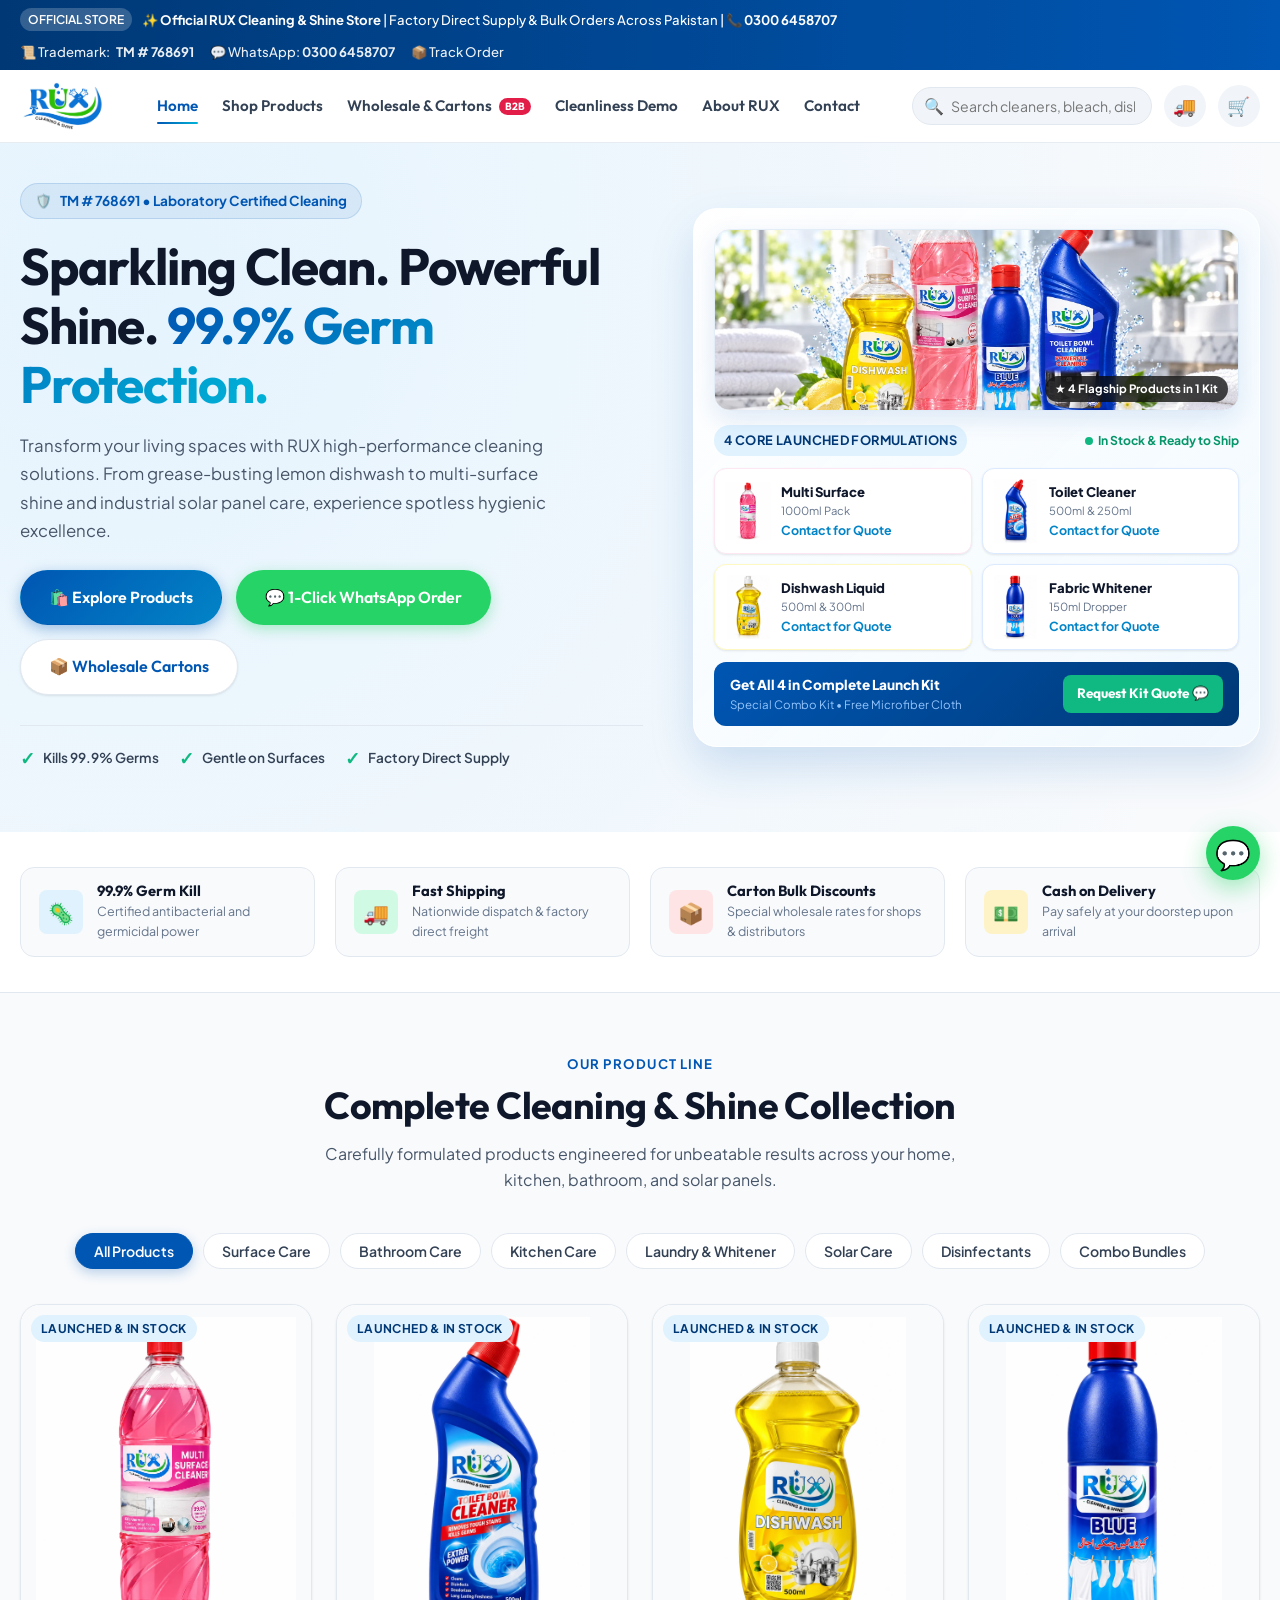
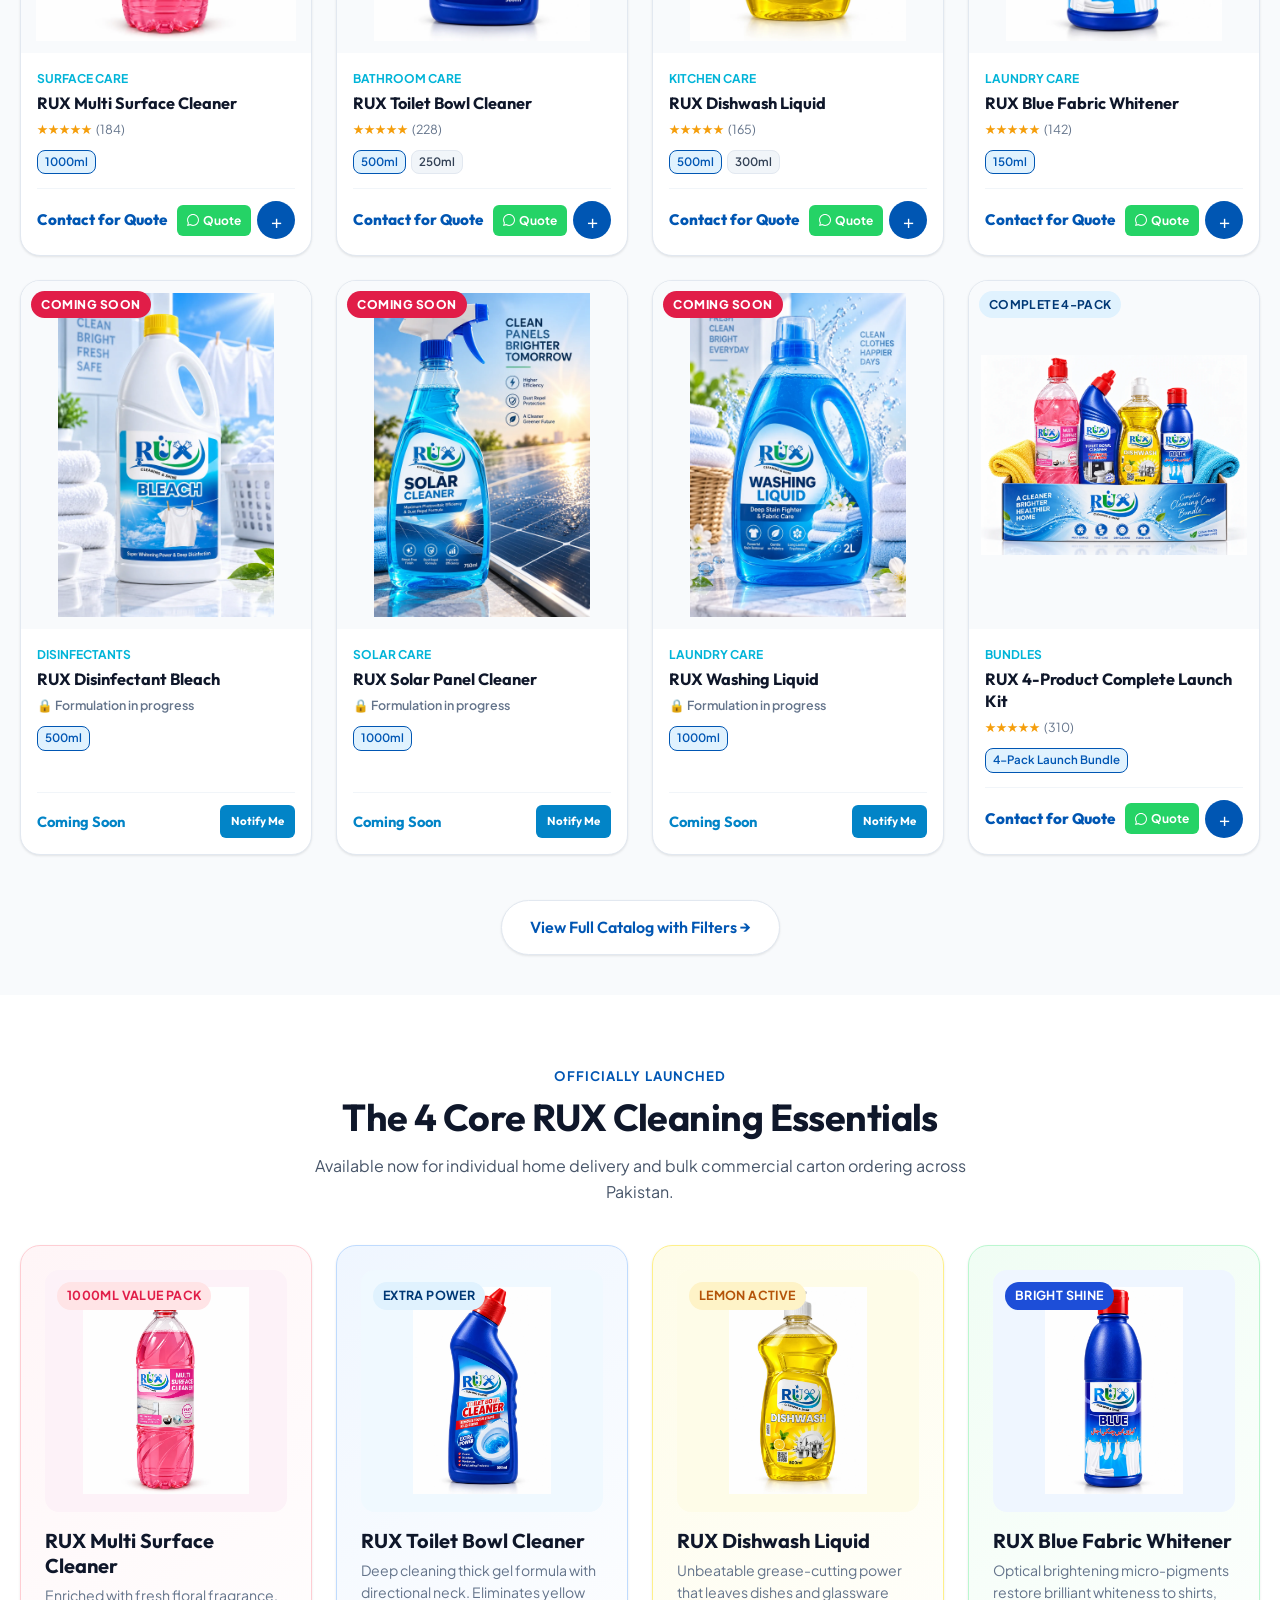
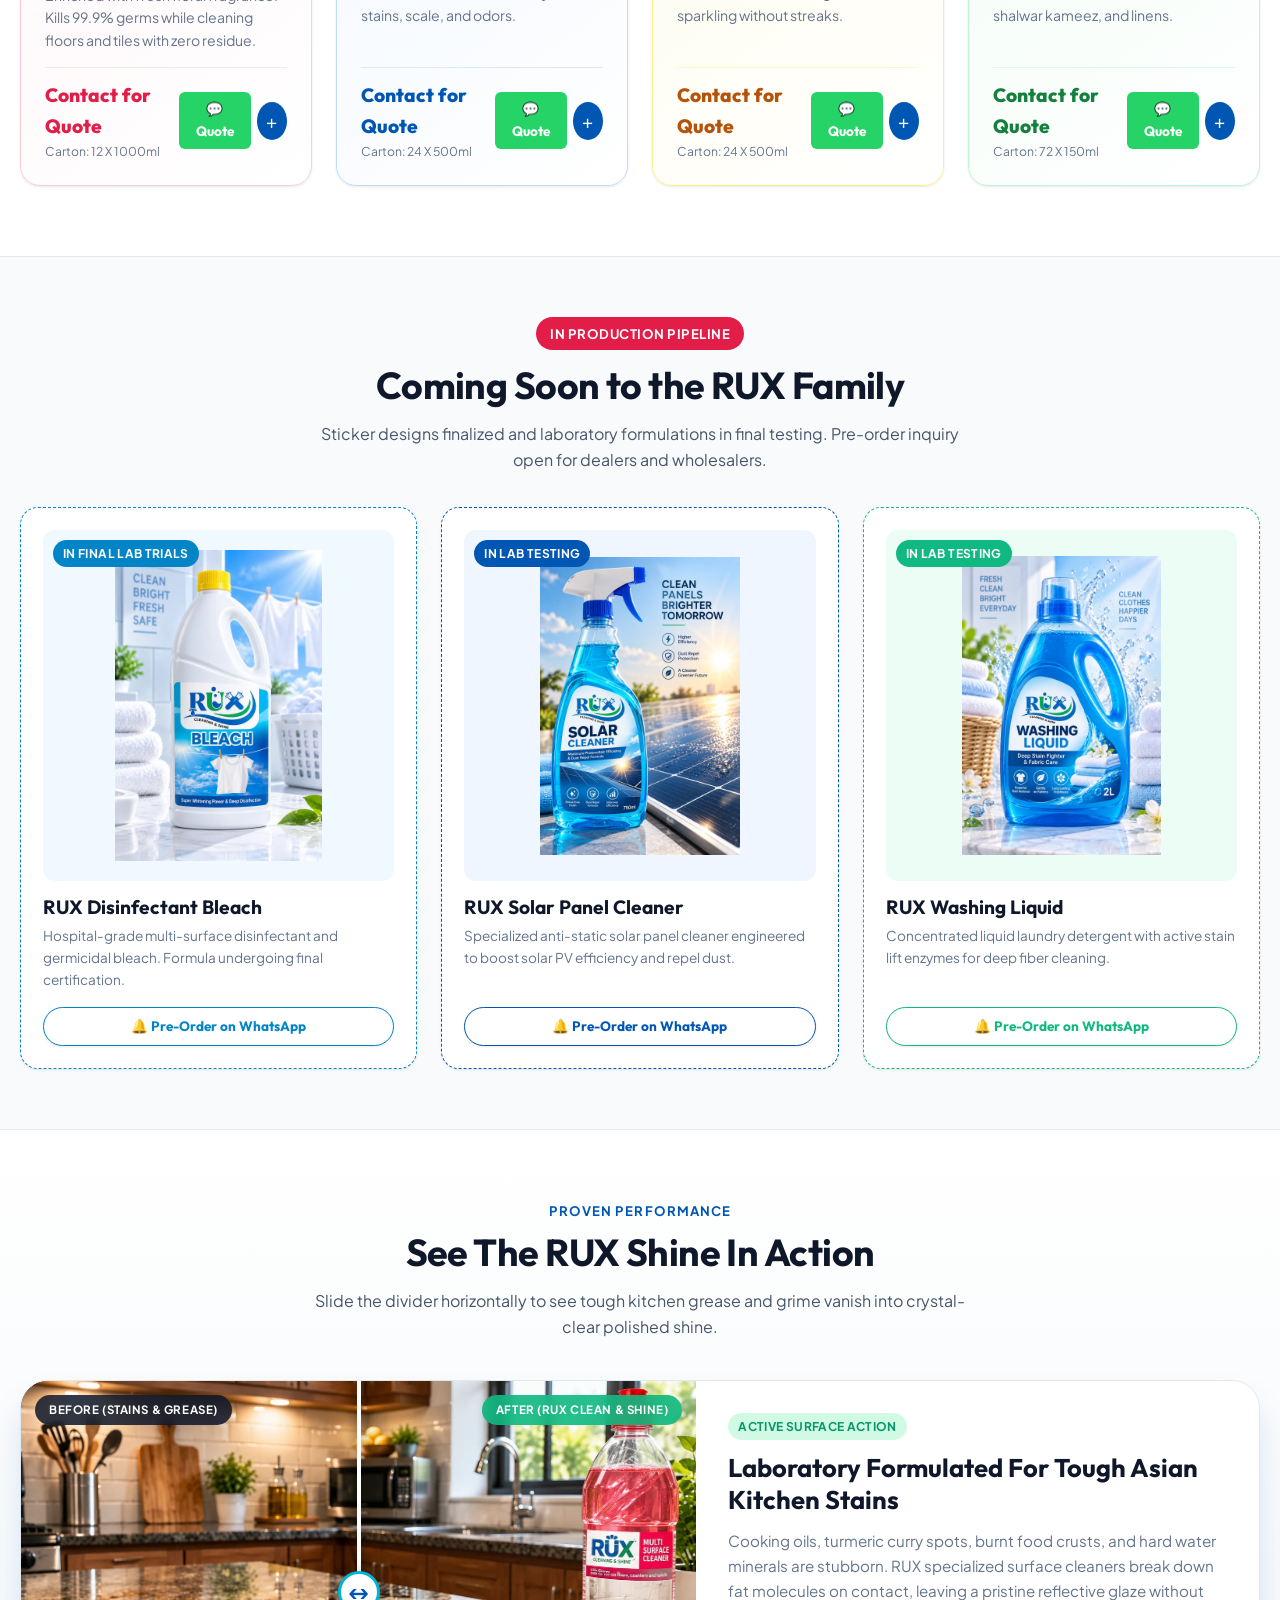
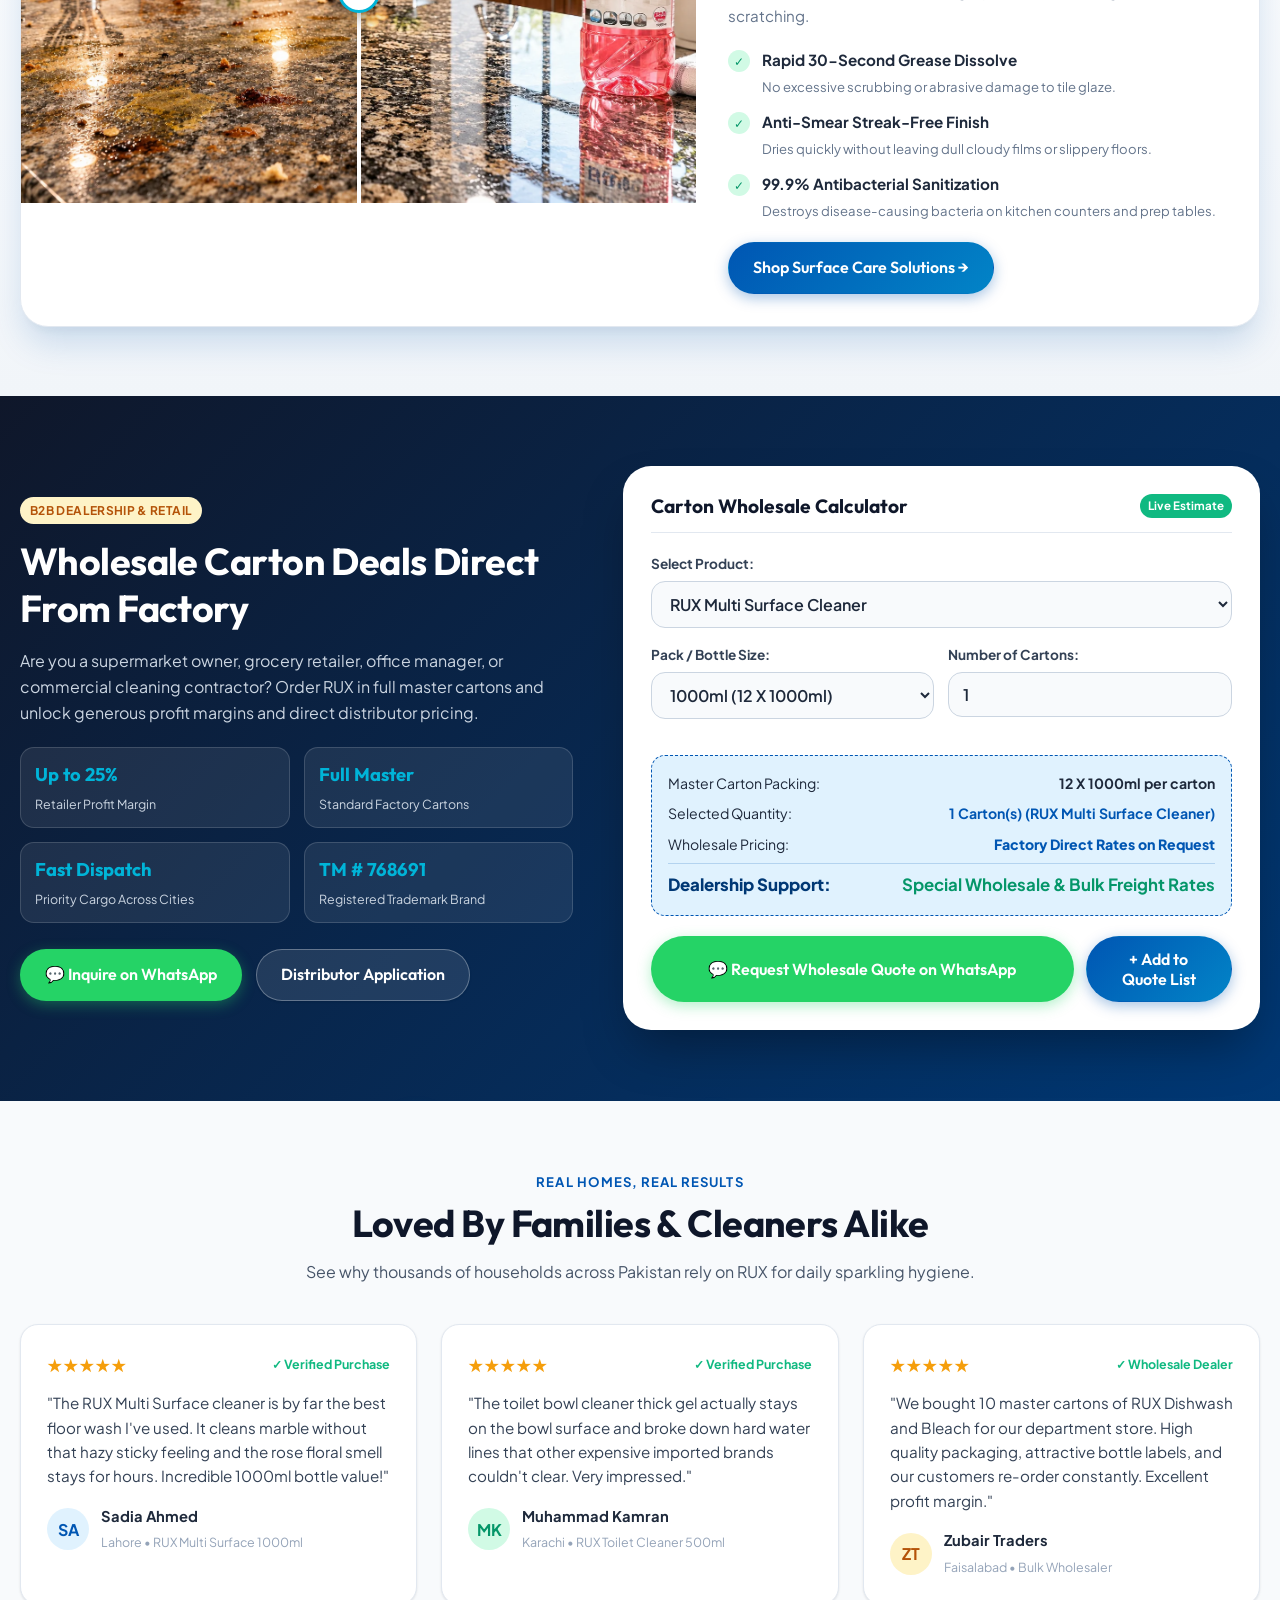
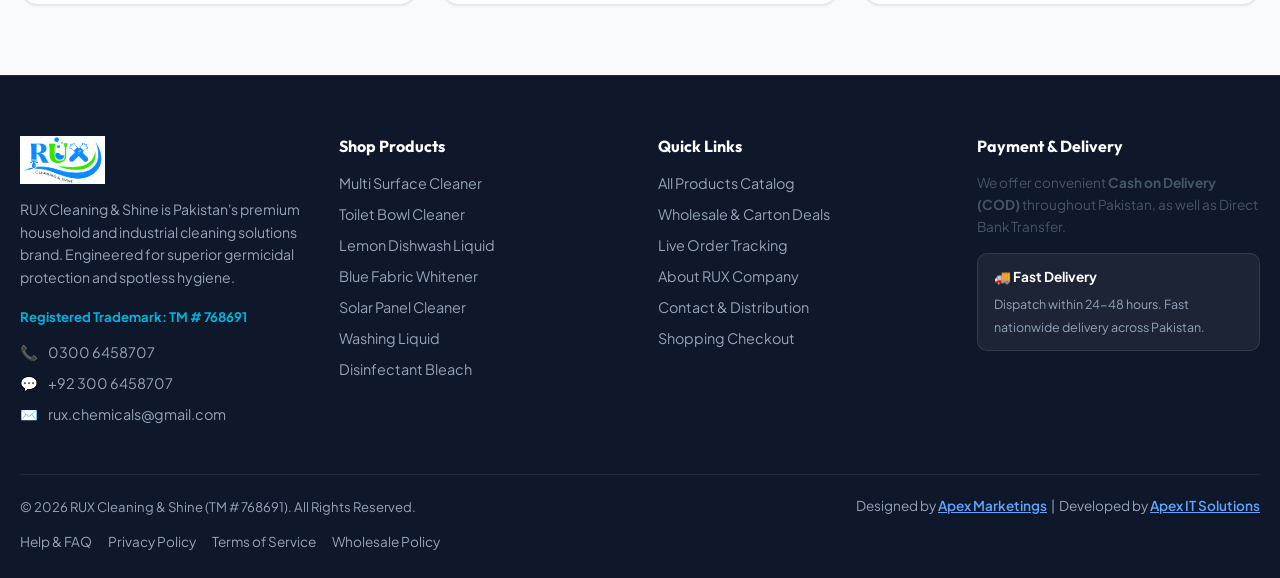
==== commit e65c59ae: "feat: remove all pricing and transition entire site to quote request model" ====
--- a/index.html
+++ b/index.html
@@ -3,9 +3,9 @@
 <head>
   <meta charset="UTF-8">
   <meta name="viewport" content="width=device-width, initial-scale=1.0">
-  <title>RUX Cleaning & Shine | Buy Online in Pakistan | Factory Direct Prices</title>
-  <meta name="description" content="Official store for RUX Cleaning & Shine (TM # 768691). Buy Multi Surface Cleaner, Toilet Bowl Cleaner, Lemon Dishwash Liquid, and Blue Fabric Whitener online across Pakistan with Cash on Delivery & Wholesale Cartons.">
-  <meta name="keywords" content="RUX cleaning products Pakistan, dishwash liquid price Pakistan, toilet cleaner Lahore Karachi, floor surface cleaner, liquid blue fabric whitener, wholesale cleaning chemicals, rux chemicals">
+  <title>RUX Cleaning & Shine | Official Store Pakistan | Contact for a Quote</title>
+  <meta name="description" content="Official store for RUX Cleaning & Shine (TM # 768691). Multi Surface Cleaner, Toilet Bowl Cleaner, Lemon Dishwash Liquid, and Blue Fabric Whitener. Contact for wholesale & retail quotes across Pakistan.">
+  <meta name="keywords" content="RUX cleaning products Pakistan, dishwash liquid Pakistan, toilet cleaner Lahore Karachi, floor surface cleaner, liquid blue fabric whitener, wholesale cleaning chemicals, rux chemicals quote">
   <meta name="geo.region" content="PK">
   <meta name="geo.placename" content="Pakistan">
   <meta name="robots" content="index, follow">
@@ -13,7 +13,7 @@
   <!-- OpenGraph & Social Sharing -->
   <meta property="og:type" content="website">
   <meta property="og:title" content="RUX Cleaning & Shine | Premium Household & Wholesale Chemicals in Pakistan">
-  <meta property="og:description" content="Shop official RUX Multi Surface Cleaner, Toilet Bowl Cleaner, Lemon Dishwash Liquid & Blue Fabric Whitener. Fast nationwide COD delivery & carton wholesale discounts.">
+  <meta property="og:description" content="Official RUX Multi Surface Cleaner, Toilet Bowl Cleaner, Lemon Dishwash Liquid & Blue Fabric Whitener. Fast nationwide delivery & wholesale carton quotes.">
   <meta property="og:image" content="assets/images/rux-hero-banner.webp">
   <meta property="og:locale" content="en_PK">
 
@@ -26,7 +26,7 @@
     "alternateName": "RUX Chemicals",
     "telephone": "+923006458707",
     "email": "rux.chemicals@gmail.com",
-    "priceRange": "PKR 70 - PKR 4800",
+    "priceRange": "Contact for quote",
     "paymentAccepted": "Cash on Delivery, Bank Transfer",
     "currenciesAccepted": "PKR",
     "areaServed": {
@@ -49,7 +49,7 @@
     <div class="container top-bar-content">
       <div style="display: flex; align-items: center; gap: 10px;">
         <span class="top-bar-badge">OFFICIAL STORE</span>
-        <span>✨ <strong>FREE Delivery</strong> across Pakistan on orders over Rs. 1,500!</span>
+        <span>✨ <strong>Official RUX Cleaning & Shine Store</strong> | Factory Direct Supply & Bulk Orders Across Pakistan | 📞 <strong>0300 6458707</strong></span>
       </div>
       <div class="top-bar-right">
         <span class="top-bar-link">📜 Trademark: <strong>TM # 768691</strong></span>
@@ -158,7 +158,7 @@
               <i>✓</i> <span>Gentle on Surfaces</span>
             </div>
             <div class="hero-trust-item">
-              <i>✓</i> <span>Factory Direct Prices</span>
+              <i>✓</i> <span>Factory Direct Supply</span>
             </div>
           </div>
         </div>
@@ -187,7 +187,7 @@
                 <div>
                   <div style="font-weight: 800; font-size: 0.82rem; color: #0f172a;">Multi Surface</div>
                   <div style="font-size: 0.7rem; color: #64748b;">1000ml Pack</div>
-                  <div style="font-weight: 800; color: #db2777; font-size: 0.88rem; margin-top: 1px;">Rs. 250</div>
+                  <div style="font-weight: 700; color: #0284c7; font-size: 0.78rem; margin-top: 1px;">Contact for Quote</div>
                 </div>
               </a>
               <!-- Product 2: Toilet Bowl -->
@@ -196,7 +196,7 @@
                 <div>
                   <div style="font-weight: 800; font-size: 0.82rem; color: #0f172a;">Toilet Cleaner</div>
                   <div style="font-size: 0.7rem; color: #64748b;">500ml & 250ml</div>
-                  <div style="font-weight: 800; color: #0056b3; font-size: 0.88rem; margin-top: 1px;">Rs. 200</div>
+                  <div style="font-weight: 700; color: #0284c7; font-size: 0.78rem; margin-top: 1px;">Contact for Quote</div>
                 </div>
               </a>
               <!-- Product 3: Dishwash Liquid -->
@@ -205,7 +205,7 @@
                 <div>
                   <div style="font-weight: 800; font-size: 0.82rem; color: #0f172a;">Dishwash Liquid</div>
                   <div style="font-size: 0.7rem; color: #64748b;">500ml & 300ml</div>
-                  <div style="font-weight: 800; color: #d97706; font-size: 0.88rem; margin-top: 1px;">Rs. 200</div>
+                  <div style="font-weight: 700; color: #0284c7; font-size: 0.78rem; margin-top: 1px;">Contact for Quote</div>
                 </div>
               </a>
               <!-- Product 4: Blue Fabric Whitener -->
@@ -214,7 +214,7 @@
                 <div>
                   <div style="font-weight: 800; font-size: 0.82rem; color: #0f172a;">Fabric Whitener</div>
                   <div style="font-size: 0.7rem; color: #64748b;">150ml Dropper</div>
-                  <div style="font-weight: 800; color: #2563eb; font-size: 0.88rem; margin-top: 1px;">Rs. 70</div>
+                  <div style="font-weight: 700; color: #0284c7; font-size: 0.78rem; margin-top: 1px;">Contact for Quote</div>
                 </div>
               </a>
             </div>
@@ -222,11 +222,11 @@
             <div style="margin-top: 12px; background: linear-gradient(135deg, #0056b3, #003875); color: #fff; padding: 12px 16px; border-radius: 12px; display: flex; justify-content: space-between; align-items: center; flex-wrap: wrap; gap: 8px;">
               <div>
                 <div style="font-size: 0.85rem; font-weight: 800;">Get All 4 in Complete Launch Kit</div>
-                <div style="font-size: 0.72rem; color: #93c5fd;">Special Combo Price • Free Microfiber Cloth</div>
-              </div>
-              <button class="btn btn-sm" style="background: #10b981; color: #fff; font-weight: 700; padding: 8px 14px; border-radius: 8px; border: none; cursor: pointer;" onclick="ruxStore.addToCart('rux-home-bundle', 0, 1, false)">
-                Order Kit Rs. 650
-              </button>
+                <div style="font-size: 0.72rem; color: #93c5fd;">Special Combo Kit • Free Microfiber Cloth</div>
+              </div>
+              <a href="https://wa.me/923006458707?text=Hello%20RUX%20Team%2C%20I%20would%20like%20to%20request%20a%20price%20quote%20for%20the%204-Product%20Complete%20Launch%20Kit" target="_blank" class="btn btn-sm" style="background: #10b981; color: #fff; font-weight: 700; padding: 8px 14px; border-radius: 8px; border: none; cursor: pointer; text-decoration: none; display: inline-flex; align-items: center; gap: 4px;">
+                Request Kit Quote 💬
+              </a>
             </div>
           </div>
         </div>
@@ -246,8 +246,8 @@
         <div class="feature-card">
           <div class="feature-icon-box feature-icon-green">🚚</div>
           <div class="feature-info">
-            <h4>Free Shipping</h4>
-            <p>Across Pakistan on orders over Rs. 1,500</p>
+            <h4>Fast Shipping</h4>
+            <p>Nationwide dispatch & factory direct freight</p>
           </div>
         </div>
         <div class="feature-card">
@@ -323,12 +323,15 @@
             </p>
             <div style="display: flex; justify-content: space-between; align-items: center; margin-top: auto; padding-top: 12px; border-top: 1px solid #ffe4e6;">
               <div>
-                <div style="font-size: 1.3rem; font-weight: 800; color: #e11d48; font-family: var(--font-heading);">Rs. 250</div>
-                <div style="font-size: 0.76rem; color: #94a3b8;">Carton of 12: Rs. 2,220</div>
-              </div>
-              <button class="btn btn-primary btn-sm" onclick="ruxStore.addToCart('rux-multi-surface', 0, 1, false)">
-                Add to Cart 🛒
-              </button>
+                <div style="font-size: 1.2rem; font-weight: 800; color: #e11d48; font-family: var(--font-heading);">Contact for Quote</div>
+                <div style="font-size: 0.76rem; color: #64748b;">Carton: 12 X 1000ml</div>
+              </div>
+              <div style="display: flex; gap: 6px; align-items: center;">
+                <a href="https://wa.me/923006458707?text=Hello%20RUX%20Team%2C%20I%20would%20like%20to%20request%20a%20price%20quote%20for%20RUX%20Multi%20Surface%20Cleaner" target="_blank" class="btn btn-sm" style="background: #25d366; color: #fff; font-weight: 700; text-decoration: none; padding: 6px 12px; border-radius: 6px; display: inline-flex; align-items: center; gap: 4px;" title="Request Quote on WhatsApp">
+                  💬 Quote
+                </a>
+                <button class="cart-add-btn" onclick="ruxStore.addToCart('rux-multi-surface', 0, 1, false)" title="Add to Quote List">+</button>
+              </div>
             </div>
           </div>
 
@@ -344,12 +347,15 @@
             </p>
             <div style="display: flex; justify-content: space-between; align-items: center; margin-top: auto; padding-top: 12px; border-top: 1px solid #dbeafe;">
               <div>
-                <div style="font-size: 1.3rem; font-weight: 800; color: var(--rux-blue); font-family: var(--font-heading);">Rs. 200</div>
-                <div style="font-size: 0.76rem; color: #94a3b8;">Carton of 24: Rs. 3,600</div>
-              </div>
-              <button class="btn btn-primary btn-sm" onclick="ruxStore.addToCart('rux-toilet-cleaner', 0, 1, false)">
-                Add to Cart 🛒
-              </button>
+                <div style="font-size: 1.2rem; font-weight: 800; color: var(--rux-blue); font-family: var(--font-heading);">Contact for Quote</div>
+                <div style="font-size: 0.76rem; color: #64748b;">Carton: 24 X 500ml</div>
+              </div>
+              <div style="display: flex; gap: 6px; align-items: center;">
+                <a href="https://wa.me/923006458707?text=Hello%20RUX%20Team%2C%20I%20would%20like%20to%20request%20a%20price%20quote%20for%20RUX%20Toilet%20Bowl%20Cleaner" target="_blank" class="btn btn-sm" style="background: #25d366; color: #fff; font-weight: 700; text-decoration: none; padding: 6px 12px; border-radius: 6px; display: inline-flex; align-items: center; gap: 4px;" title="Request Quote on WhatsApp">
+                  💬 Quote
+                </a>
+                <button class="cart-add-btn" onclick="ruxStore.addToCart('rux-toilet-cleaner', 0, 1, false)" title="Add to Quote List">+</button>
+              </div>
             </div>
           </div>
 
@@ -365,12 +371,15 @@
             </p>
             <div style="display: flex; justify-content: space-between; align-items: center; margin-top: auto; padding-top: 12px; border-top: 1px solid #fef9c3;">
               <div>
-                <div style="font-size: 1.3rem; font-weight: 800; color: #b45309; font-family: var(--font-heading);">Rs. 200</div>
-                <div style="font-size: 0.76rem; color: #94a3b8;">Carton of 24: Rs. 3,720</div>
-              </div>
-              <button class="btn btn-primary btn-sm" onclick="ruxStore.addToCart('rux-dishwash', 0, 1, false)">
-                Add to Cart 🛒
-              </button>
+                <div style="font-size: 1.2rem; font-weight: 800; color: #b45309; font-family: var(--font-heading);">Contact for Quote</div>
+                <div style="font-size: 0.76rem; color: #64748b;">Carton: 24 X 500ml</div>
+              </div>
+              <div style="display: flex; gap: 6px; align-items: center;">
+                <a href="https://wa.me/923006458707?text=Hello%20RUX%20Team%2C%20I%20would%20like%20to%20request%20a%20price%20quote%20for%20RUX%20Dishwash%20Liquid" target="_blank" class="btn btn-sm" style="background: #25d366; color: #fff; font-weight: 700; text-decoration: none; padding: 6px 12px; border-radius: 6px; display: inline-flex; align-items: center; gap: 4px;" title="Request Quote on WhatsApp">
+                  💬 Quote
+                </a>
+                <button class="cart-add-btn" onclick="ruxStore.addToCart('rux-dishwash', 0, 1, false)" title="Add to Quote List">+</button>
+              </div>
             </div>
           </div>
 
@@ -386,12 +395,15 @@
             </p>
             <div style="display: flex; justify-content: space-between; align-items: center; margin-top: auto; padding-top: 12px; border-top: 1px solid #dcfce7;">
               <div>
-                <div style="font-size: 1.3rem; font-weight: 800; color: #15803d; font-family: var(--font-heading);">Rs. 70</div>
-                <div style="font-size: 0.76rem; color: #94a3b8;">Carton of 72: Rs. 3,240</div>
-              </div>
-              <button class="btn btn-primary btn-sm" onclick="ruxStore.addToCart('rux-blue', 0, 1, false)">
-                Add to Cart 🛒
-              </button>
+                <div style="font-size: 1.2rem; font-weight: 800; color: #15803d; font-family: var(--font-heading);">Contact for Quote</div>
+                <div style="font-size: 0.76rem; color: #64748b;">Carton: 72 X 150ml</div>
+              </div>
+              <div style="display: flex; gap: 6px; align-items: center;">
+                <a href="https://wa.me/923006458707?text=Hello%20RUX%20Team%2C%20I%20would%20like%20to%20request%20a%20price%20quote%20for%20RUX%20Blue%20Fabric%20Whitener" target="_blank" class="btn btn-sm" style="background: #25d366; color: #fff; font-weight: 700; text-decoration: none; padding: 6px 12px; border-radius: 6px; display: inline-flex; align-items: center; gap: 4px;" title="Request Quote on WhatsApp">
+                  💬 Quote
+                </a>
+                <button class="cart-add-btn" onclick="ruxStore.addToCart('rux-blue', 0, 1, false)" title="Add to Quote List">+</button>
+              </div>
             </div>
           </div>
         </div>
@@ -599,25 +611,25 @@
               <strong id="calcCartonPackingText">24 X 500ml</strong>
             </div>
             <div class="calc-result-row">
-              <span>Retail Value (Individual Bottles):</span>
-              <span id="calcRetailTotalText" style="text-decoration: line-through; color: #64748b;">Rs. 4,800</span>
+              <span>Selected Quantity:</span>
+              <span id="calcCartonCountSummary" style="color: #0056b3; font-weight: 700;">1 Carton(s)</span>
             </div>
             <div class="calc-result-row">
-              <span>Wholesale Carton Price:</span>
-              <span id="calcWholesaleTotalText" style="color: #0056b3; font-weight: 700;">Rs. 4,320</span>
+              <span>Wholesale Pricing:</span>
+              <span style="color: #0056b3; font-weight: 800;">Factory Direct Rates on Request</span>
             </div>
             <div class="calc-result-row">
-              <span>Your Profit / Savings:</span>
-              <strong id="calcSavingsTotalText" style="color: #059669;">Rs. 480 (10% Margin)</strong>
+              <span>Dealership Support:</span>
+              <strong style="color: #059669;">Special Wholesale & Bulk Freight Rates</strong>
             </div>
           </div>
 
           <div style="display: flex; gap: 12px; margin-top: 20px;">
-            <button class="btn btn-primary btn-full" id="calcAddCartonBtn">
-              Add Carton(s) to Cart 🛒
+            <button class="btn btn-whatsapp btn-full" id="calcWhatsAppOrderBtn" title="Inquire on WhatsApp">
+              💬 Request Wholesale Quote on WhatsApp
             </button>
-            <button class="btn btn-whatsapp" id="calcWhatsAppOrderBtn" title="Order via WhatsApp">
-              💬 Bulk WhatsApp
+            <button class="btn btn-primary" id="calcAddCartonBtn" title="Add to Quote List">
+              + Add to Quote List
             </button>
           </div>
         </div>
@@ -748,7 +760,7 @@
           </p>
           <div style="background: rgba(255,255,255,0.06); padding: 12px 16px; border-radius: 10px; border: 1px solid rgba(255,255,255,0.1);">
             <strong style="color: #fff; font-size: 0.85rem; display: block; margin-bottom: 4px;">🚚 Fast Delivery</strong>
-            <span style="font-size: 0.78rem; color: #94a3b8;">Dispatch within 24-48 hours. Free delivery on orders over Rs. 1,500.</span>
+            <span style="font-size: 0.78rem; color: #94a3b8;">Dispatch within 24-48 hours. Fast nationwide delivery across Pakistan.</span>
           </div>
         </div>
       </div>
@@ -775,20 +787,20 @@
     <div class="cart-drawer">
       <div class="cart-drawer-header">
         <div class="cart-drawer-title">
-          <h3>Shopping Cart</h3>
+          <h3>Quote Request List</h3>
           <span class="badge badge-primary cart-counter">0</span>
         </div>
         <button class="cart-close-btn" id="closeCartDrawer" aria-label="Close cart">✕</button>
       </div>
 
-      <!-- Free Shipping Progress Tracker -->
+      <!-- Shipping Progress Tracker -->
       <div class="shipping-progress-wrap">
         <div class="shipping-progress-text" id="freeShippingText">
-          <span>Add <strong>Rs. 1,500</strong> for FREE Shipping!</span>
-          <span>0%</span>
+          <span>✨ <strong>Direct Factory Supply Across Pakistan</strong></span>
+          <span>TM # 768691</span>
         </div>
         <div class="shipping-bar">
-          <div class="shipping-fill" id="freeShippingBar"></div>
+          <div class="shipping-fill" id="freeShippingBar" style="width: 100%;"></div>
         </div>
       </div>
 
@@ -797,22 +809,19 @@
         <!-- Injected via JavaScript -->
       </div>
 
-      <!-- Footer & Checkout Actions -->
+      <!-- Footer & Actions -->
       <div class="cart-drawer-footer">
         <div class="cart-subtotal-row">
-          <span style="font-weight: 600; color: #475569;">Subtotal:</span>
-          <span class="cart-subtotal-val" id="cartDrawerSubtotal">Rs. 0</span>
+          <span style="font-weight: 600; color: #475569;">Pricing:</span>
+          <span class="cart-subtotal-val" id="cartDrawerSubtotal">Contact for Quote</span>
         </div>
         <div class="cart-drawer-btns">
-          <a href="checkout.html" class="btn btn-primary btn-full">
-            Proceed to Checkout 🔒
+          <button class="btn btn-whatsapp btn-full" onclick="ruxStore.submitWhatsAppQuoteRequest()">
+            <span>💬 Send Quote Request on WhatsApp</span>
+          </button>
+          <a href="contact.html" class="btn btn-secondary btn-full">
+            Submit Written Inquiry Form
           </a>
-          <a href="cart.html" class="btn btn-secondary btn-full">
-            View Full Cart & Coupons
-          </a>
-          <button class="btn btn-whatsapp btn-full" onclick="window.open('https://wa.me/923006458707?text=' + ruxStore.buildWhatsAppCartMessage(), '_blank')">
-            <span>💬 Order Cart via WhatsApp</span>
-          </button>
         </div>
       </div>
     </div>
@@ -968,17 +977,9 @@
           const variant = product.variants[vIndex] || product.variants[0];
           const qty = Math.max(1, parseInt(qtyInput.value || 1));
 
-          const singleCartonWholesale = variant.cartonPrice;
-          const singleCartonRetail = variant.cartonRetailTotal;
-          const totalWholesale = singleCartonWholesale * qty;
-          const totalRetail = singleCartonRetail * qty;
-          const totalSavings = totalRetail - totalWholesale;
-          const marginPct = Math.round((totalSavings / totalRetail) * 100);
-
           packingText.textContent = `${variant.cartonSize} per carton`;
-          retailText.textContent = `Rs. ${totalRetail.toLocaleString()}`;
-          wholesaleText.textContent = `Rs. ${totalWholesale.toLocaleString()}`;
-          savingsText.textContent = `Rs. ${totalSavings.toLocaleString()} (${marginPct}% Savings)`;
+          const countEl = document.getElementById("calcCartonCountSummary");
+          if (countEl) countEl.textContent = `${qty} Carton(s) (${product.name})`;
         }
 
         prodSelect.addEventListener("change", updateVariants);
@@ -1000,18 +1001,16 @@
           waOrderBtn.addEventListener("click", () => {
             const product = RUX_PRODUCTS.find(p => p.id === prodSelect.value);
             const vIndex = parseInt(varSelect.value || 0);
-            const variant = product.variants[vIndex];
+            const variant = product.variants[vIndex] || product.variants[0];
             const qty = Math.max(1, parseInt(qtyInput.value || 1));
-            const total = variant.cartonPrice * qty;
 
             const text = encodeURIComponent(
-              `*BULK CARTON INQUIRY - RUX CHEMICALS*\n` +
+              `*WHOLESALE CARTON QUOTE REQUEST - RUX CHEMICALS*\n` +
               `Product: ${product.name}\n` +
               `Volume/Pack: ${variant.volume}\n` +
               `Carton Packaging: ${variant.cartonSize}\n` +
-              `Quantity: ${qty} Carton(s)\n` +
-              `Estimated Wholesale Total: Rs. ${total.toLocaleString()}\n` +
-              `Please send wholesale invoice and payment details.`
+              `Requested Quantity: ${qty} Carton(s)\n\n` +
+              `Hello, please send wholesale carton dealership rates and freight details for my business.`
             );
             window.open(`https://wa.me/923006458707?text=${text}`, "_blank");
           });
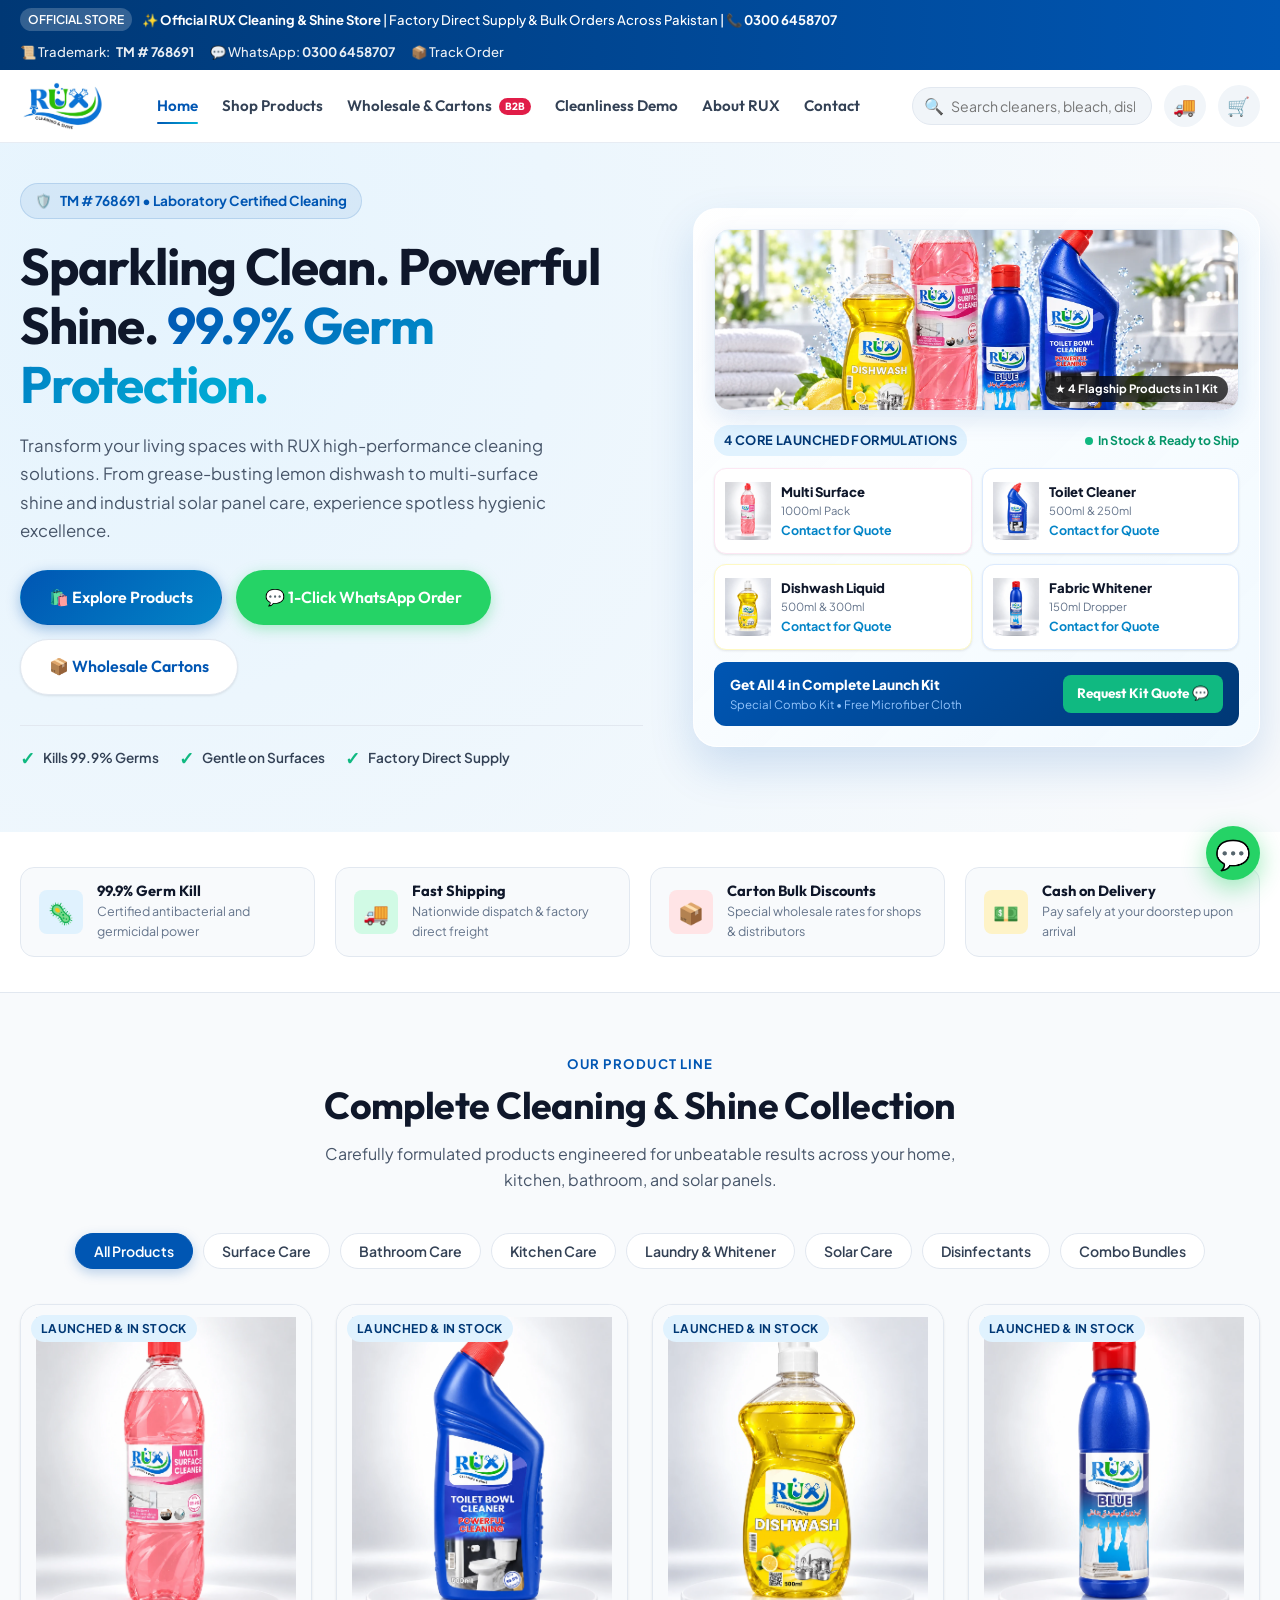
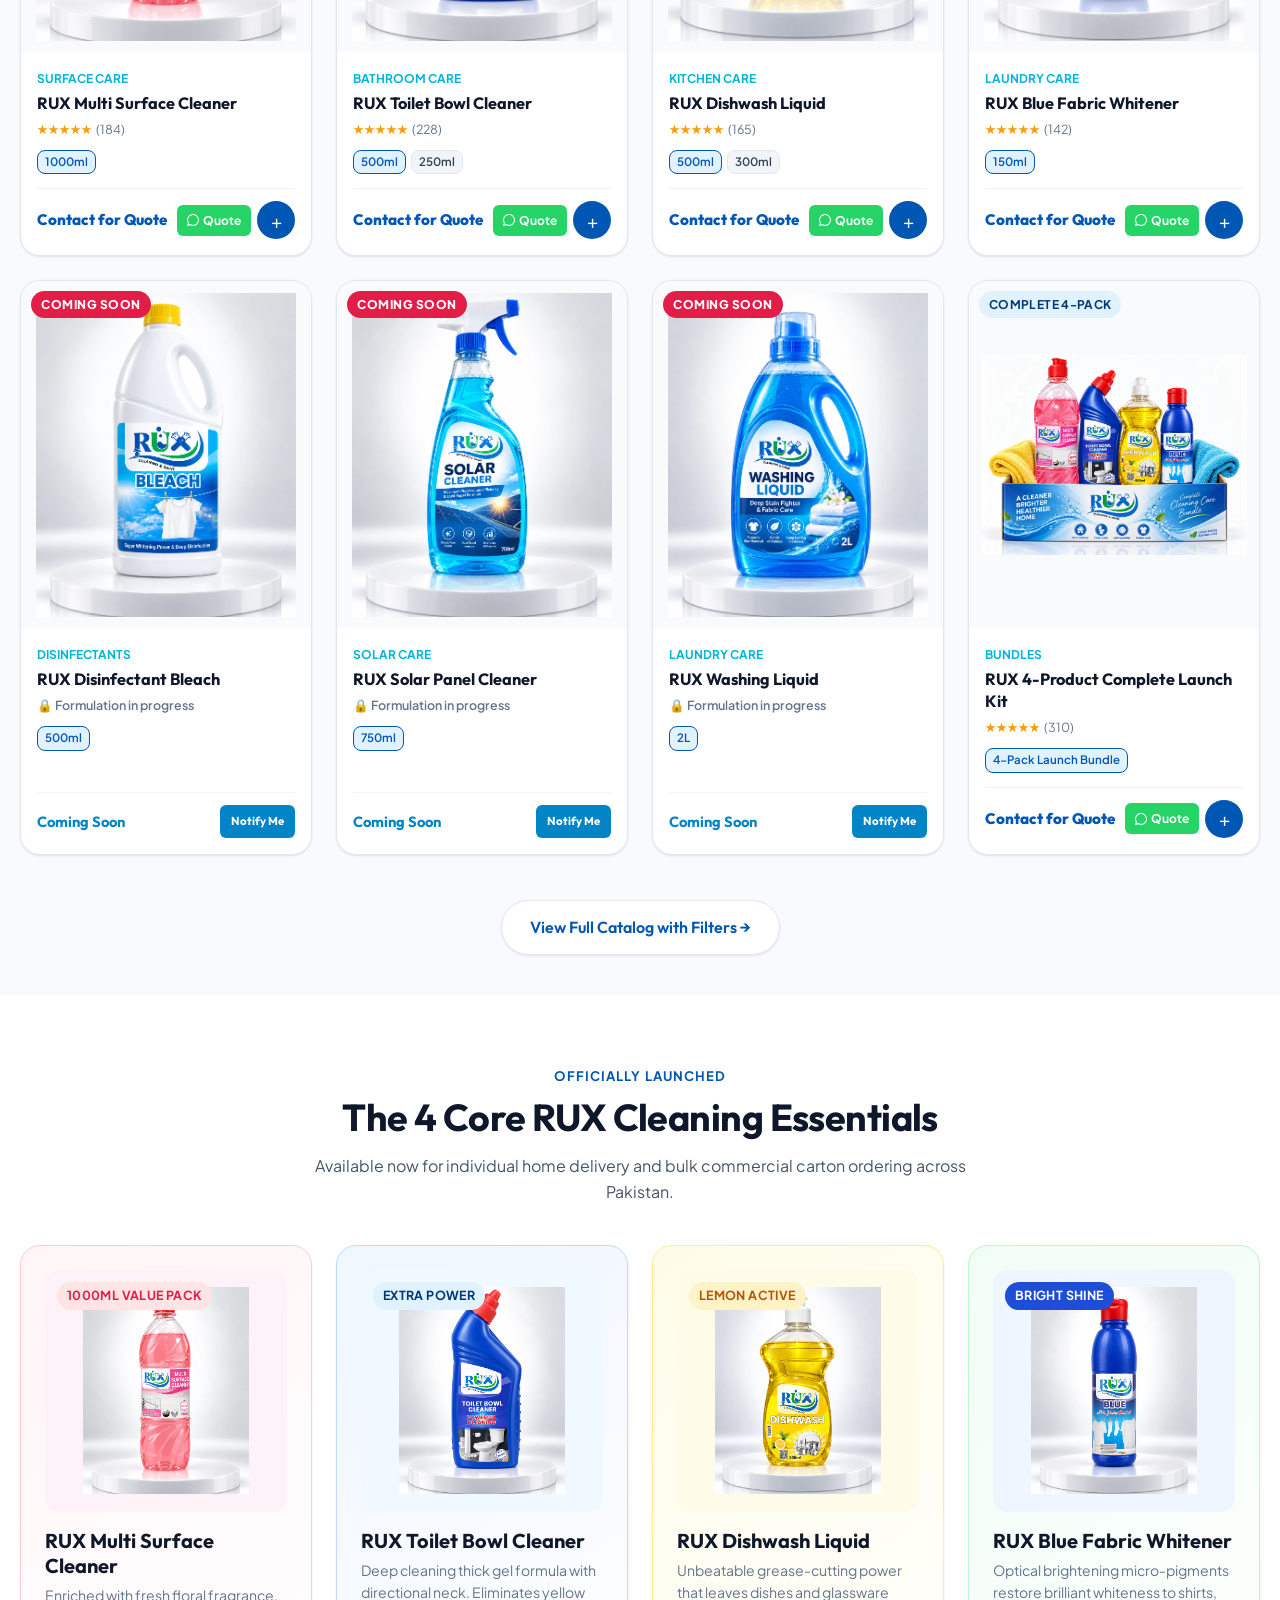
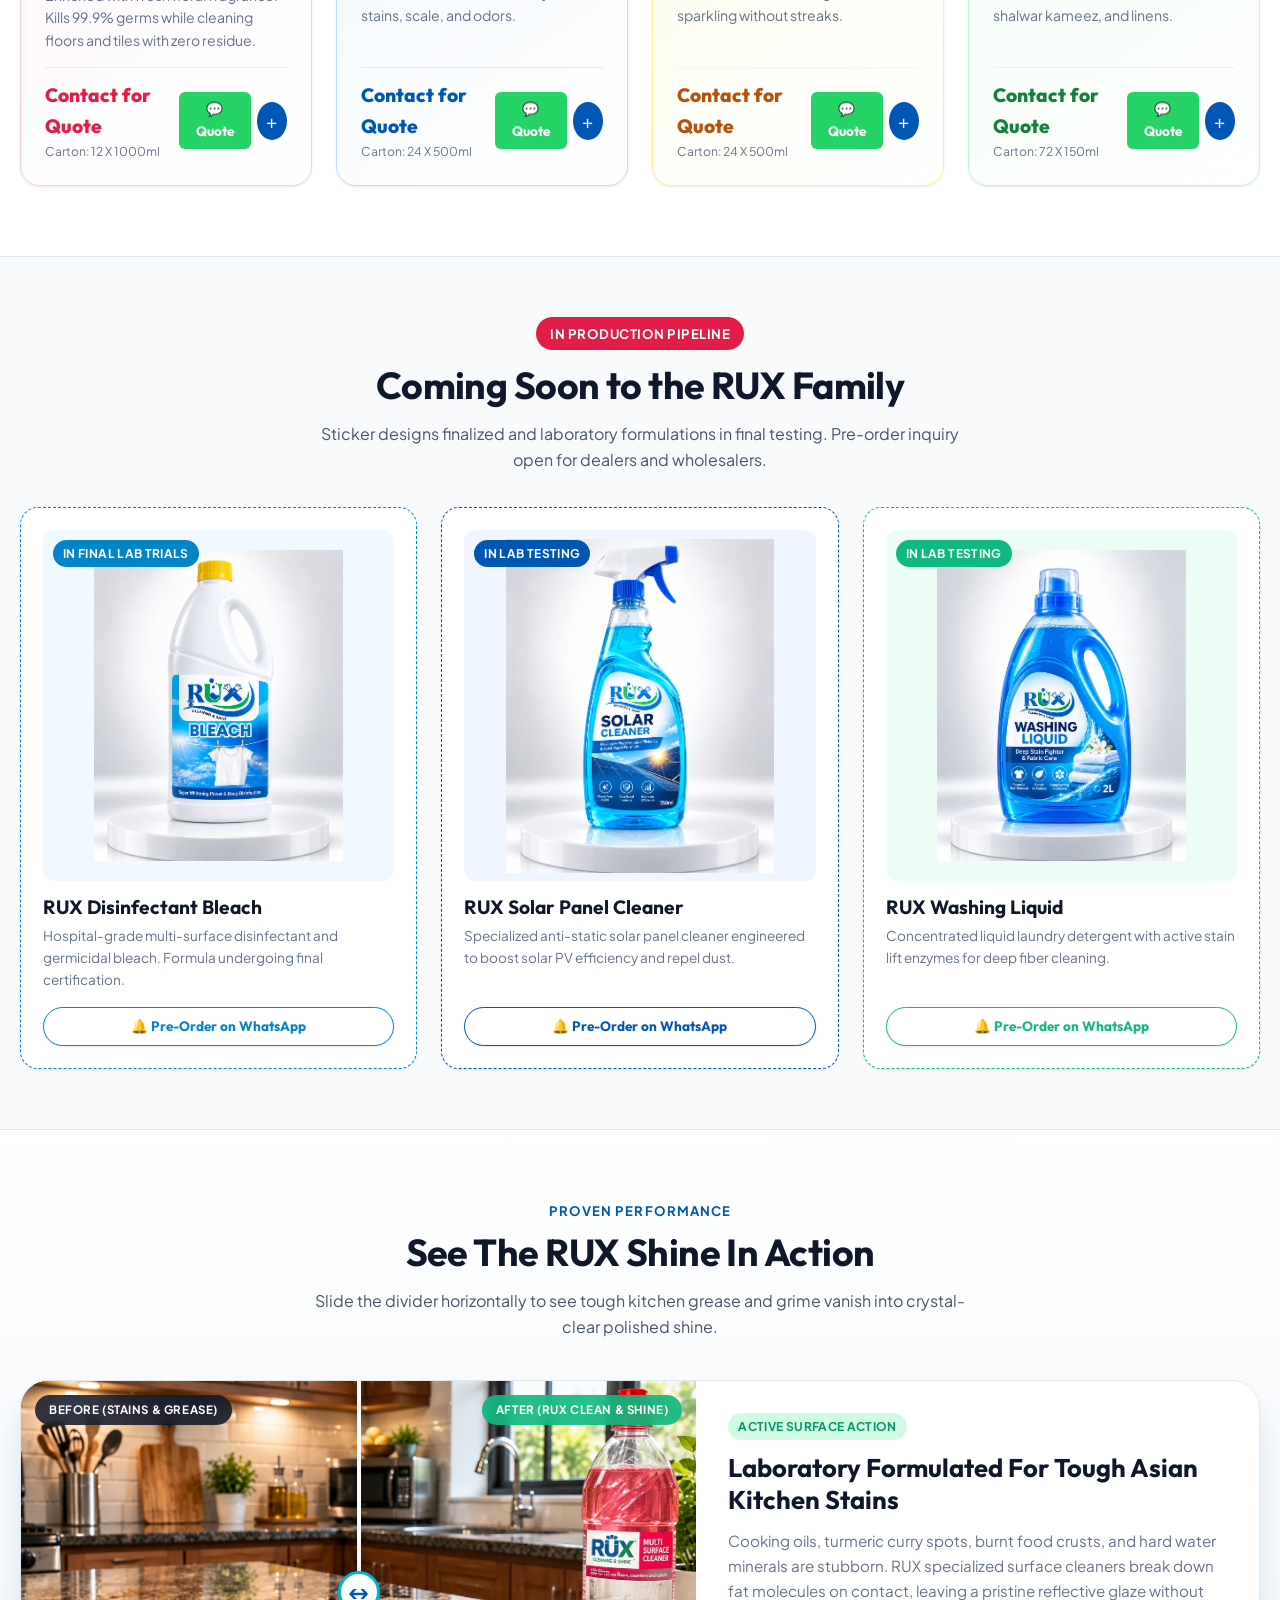
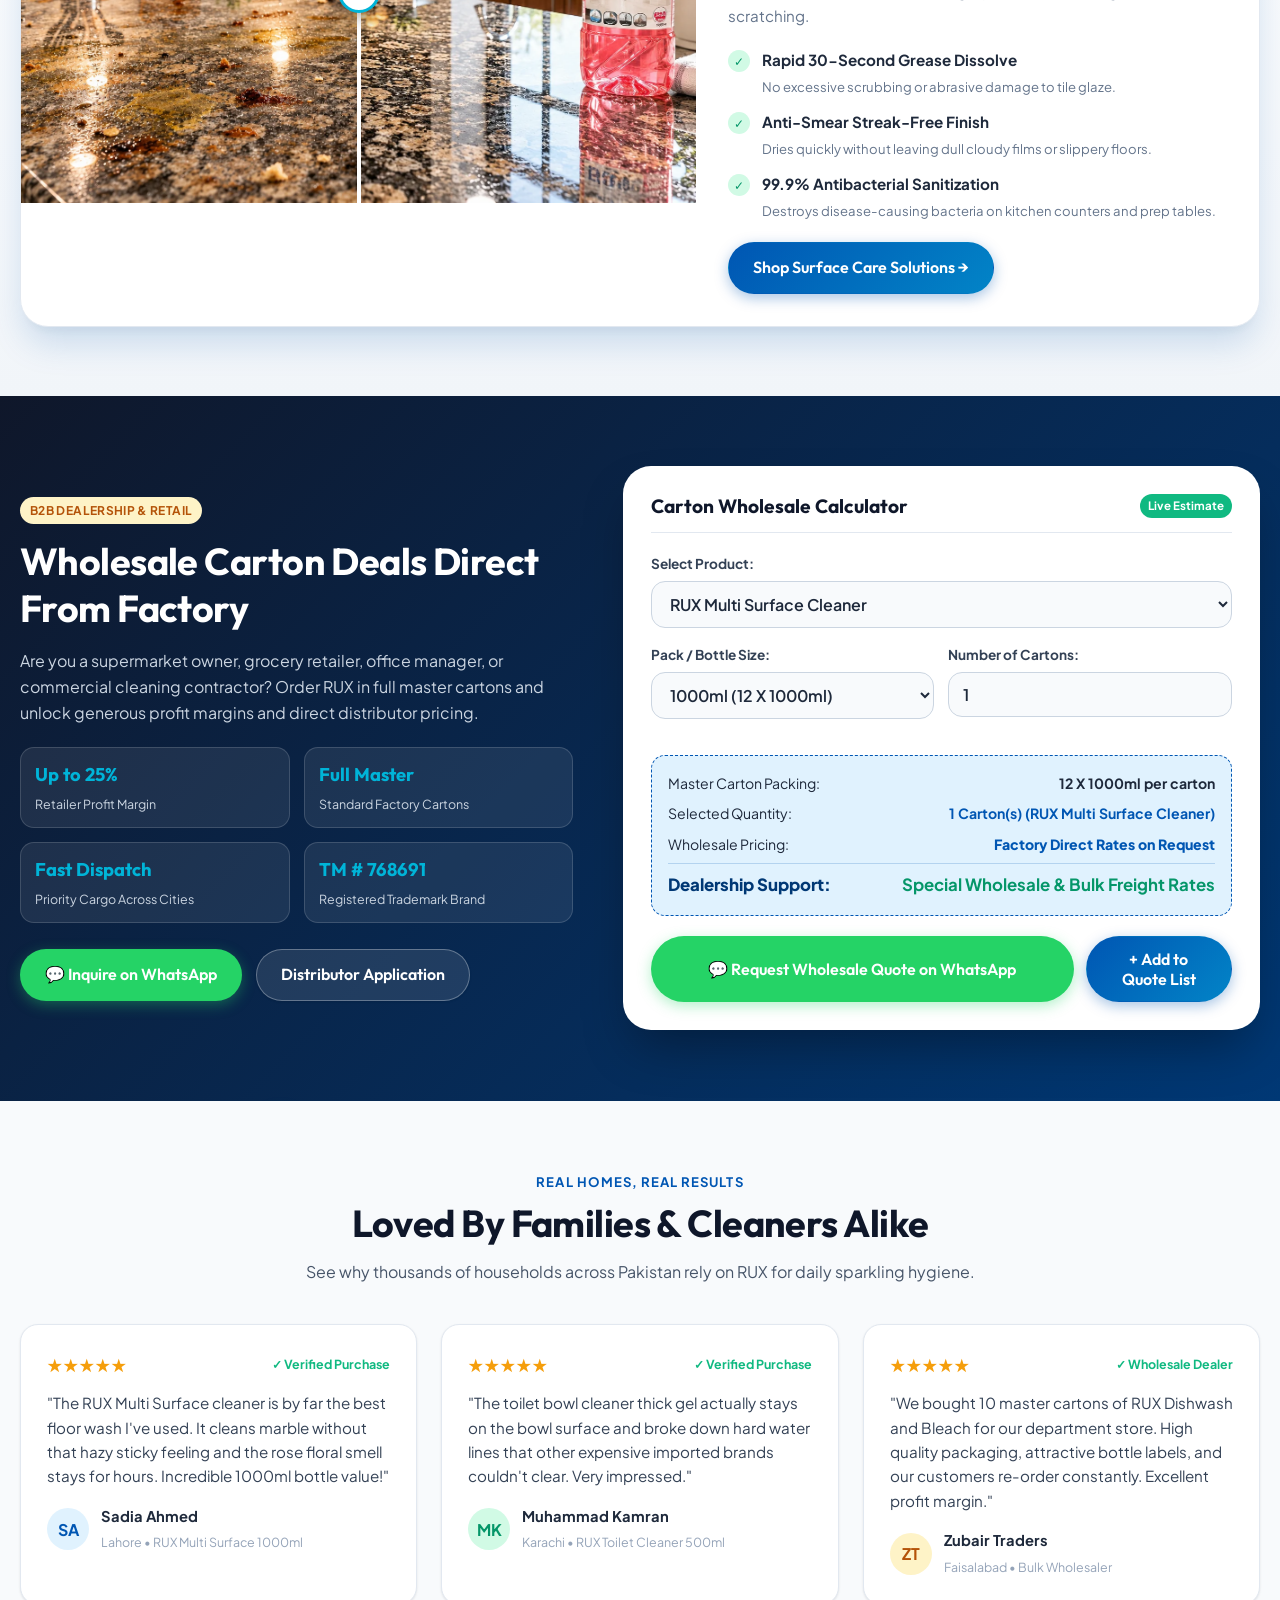
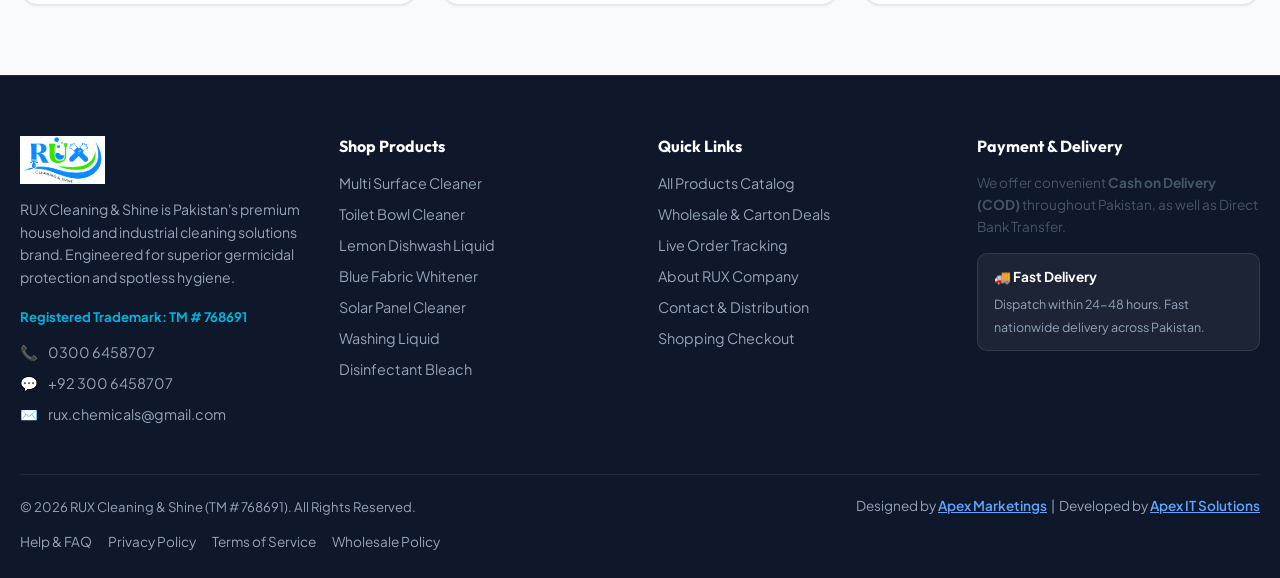
==== commit 0fd4eddc: "feat: upgrade all product main images to high-definition 3D studio podium renders" ====
--- a/index.html
+++ b/index.html
@@ -440,7 +440,7 @@
           <!-- Coming Soon 2: Solar Cleaner -->
           <div style="background: #ffffff; border-radius: 18px; padding: 22px; border: 1.5px dashed #0056b3; box-shadow: var(--shadow-sm); display: flex; flex-direction: column;">
             <div style="position: relative; border-radius: 12px; overflow: hidden; margin-bottom: 14px; aspect-ratio: 1/1; background: #eff6ff; display: flex; align-items: center; justify-content: center;">
-              <img src="assets/images/products/rux-solar-cleaner.webp" alt="RUX Solar Panel Cleaner Poster" style="max-height: 85%; max-width: 85%; object-fit: contain;">
+              <img src="assets/images/products/rux-solar-cleaner.webp" alt="RUX Solar Panel Cleaner 750ml Spray" style="max-height: 95%; max-width: 95%; object-fit: contain; transition: transform 0.3s ease;">
               <span class="badge" style="position: absolute; top: 10px; left: 10px; background: #0056b3; color: #fff; font-size: 0.75rem;">IN LAB TESTING</span>
             </div>
             <h3 style="font-size: 1.2rem; margin-bottom: 6px;">RUX Solar Panel Cleaner</h3>
@@ -456,8 +456,8 @@
 
           <!-- Coming Soon 3: Washing Liquid -->
           <div style="background: #ffffff; border-radius: 18px; padding: 22px; border: 1.5px dashed #10b981; box-shadow: var(--shadow-sm); display: flex; flex-direction: column;">
-            <div style="position: relative; border-radius: 12px; overflow: hidden; margin-bottom: 14px; aspect-ratio: 1/1; background: #ecfdf5; display: flex; align-items: center; justify-content: center;">
-              <img src="assets/images/products/rux-washing-liquid.webp" alt="RUX Washing Liquid Poster" style="max-height: 85%; max-width: 85%; object-fit: contain;">
+            <div style="position: relative; border-radius: 12px; overflow: hidden; margin-bottom: 14px; aspect-ratio: 1/1; background: #ecfdf5; display: flex; align-items: center; justify-content: center; padding: 12px;">
+              <img src="assets/images/products/rux-washing-liquid.webp" alt="RUX Washing Liquid 2L Bottle" style="max-height: 95%; max-width: 95%; object-fit: contain; transition: transform 0.3s ease;">
               <span class="badge" style="position: absolute; top: 10px; left: 10px; background: #10b981; color: #fff; font-size: 0.75rem;">IN LAB TESTING</span>
             </div>
             <h3 style="font-size: 1.2rem; margin-bottom: 6px;">RUX Washing Liquid</h3>
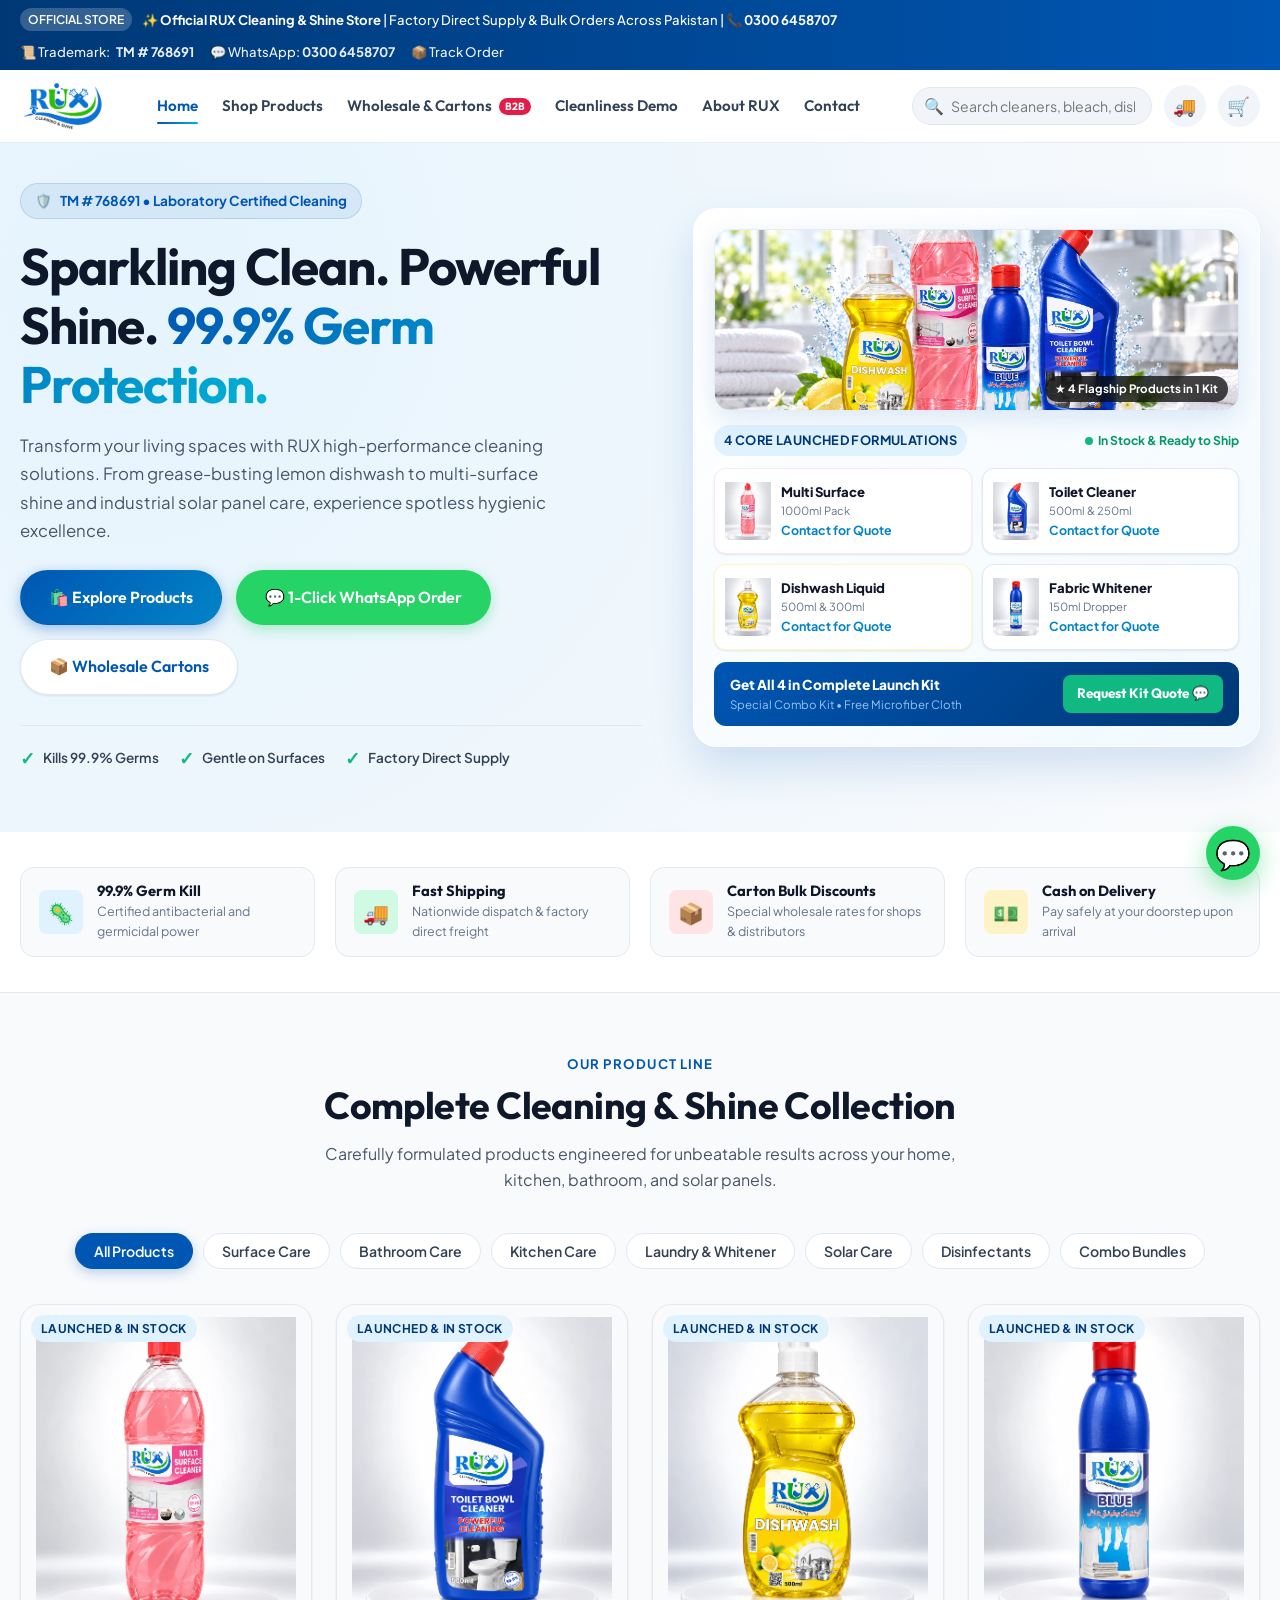
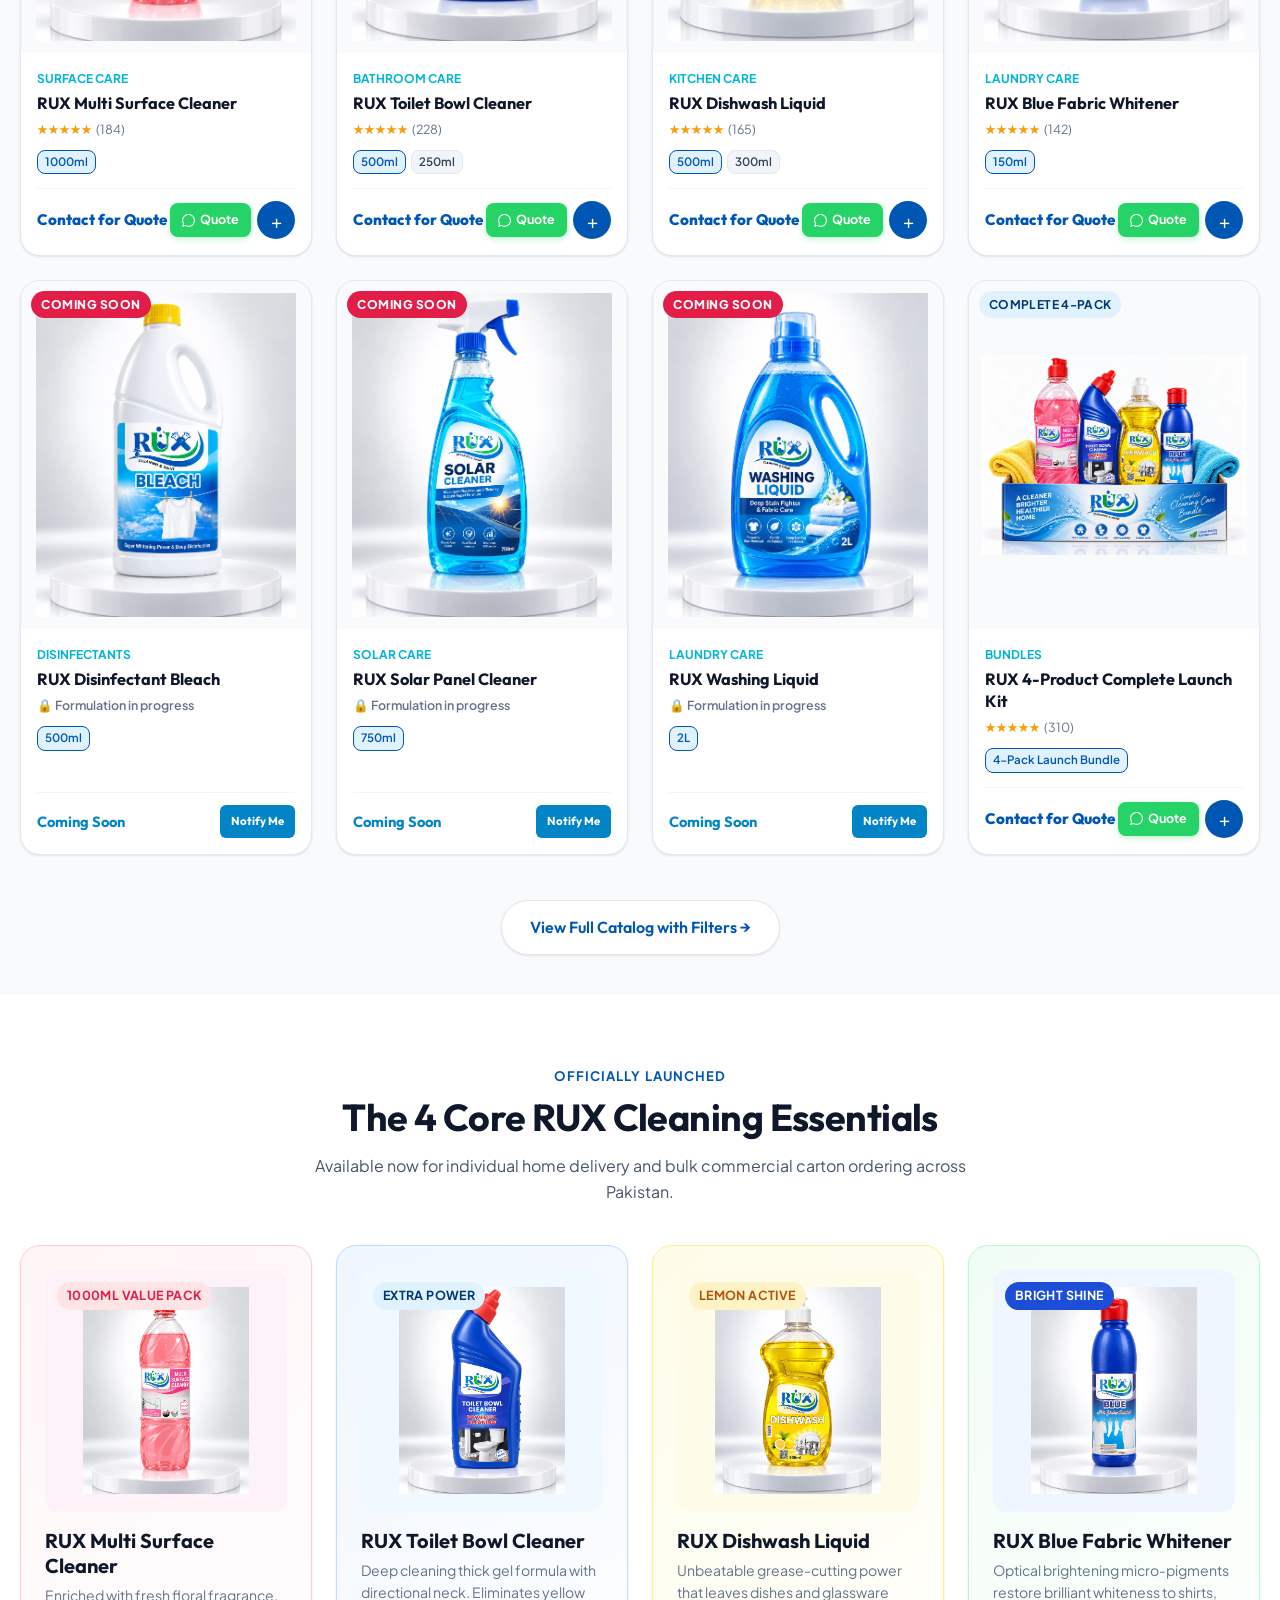
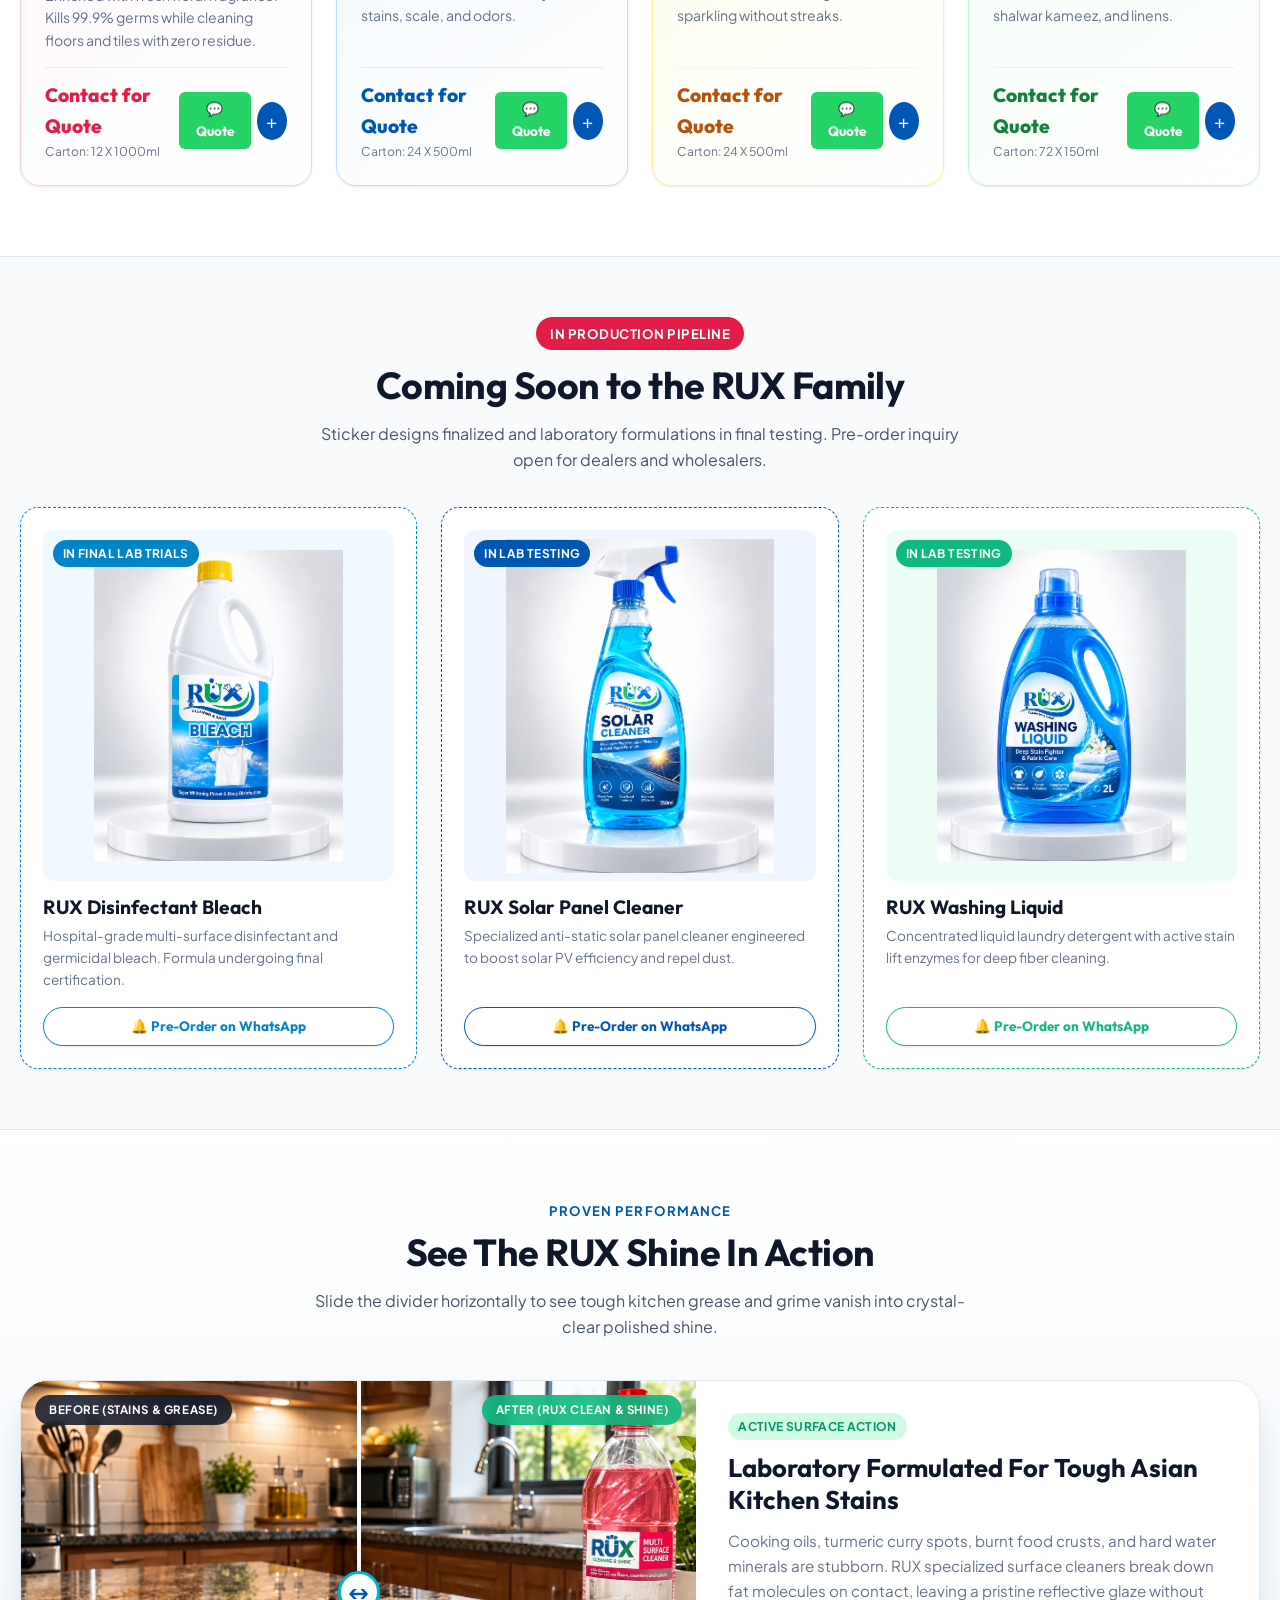
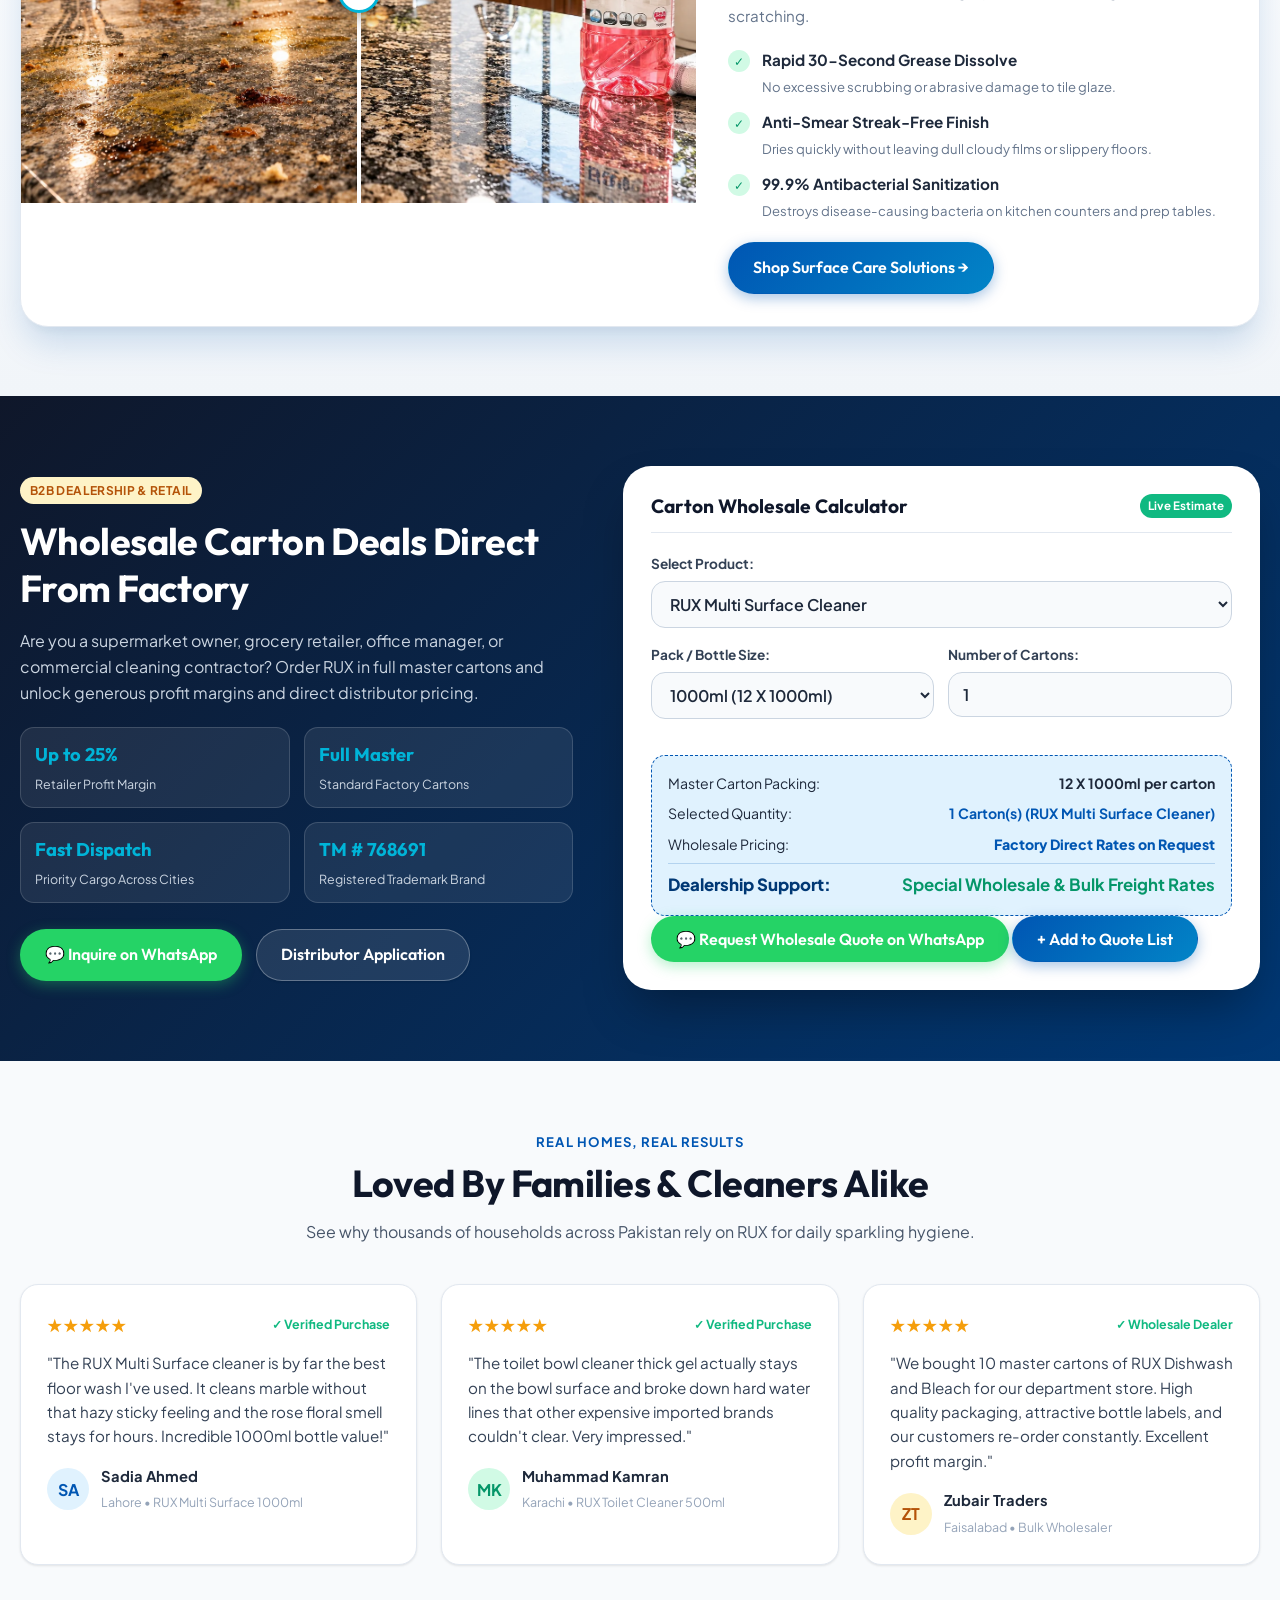
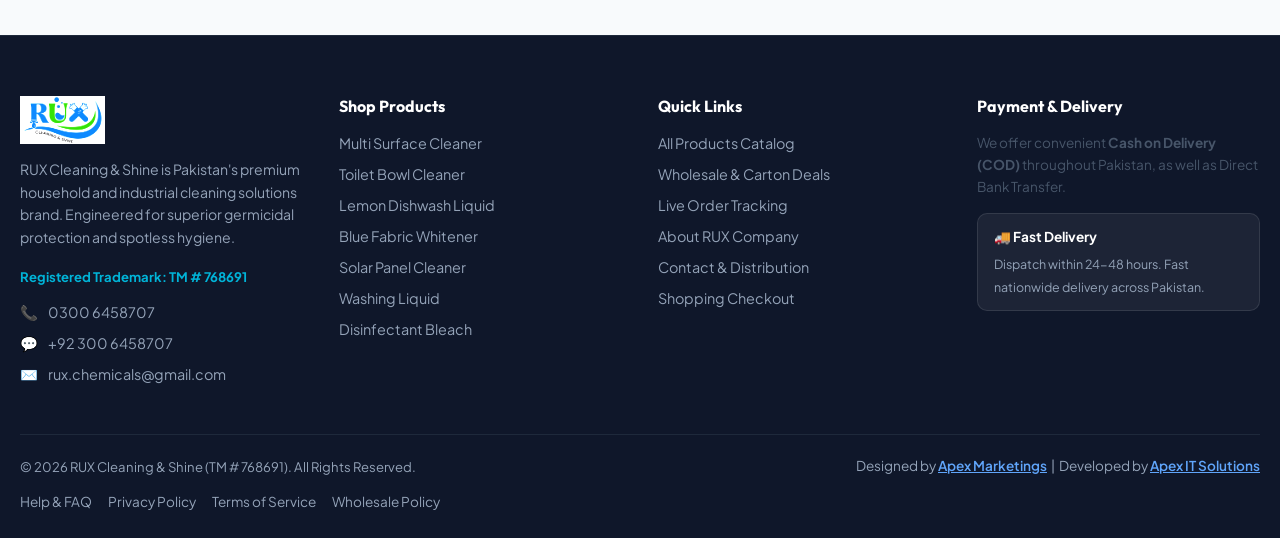
==== commit f7bc1f8f: "fix(mobile): optimize mobile phone UI/UX, full-width responsive buttons, dynamic PDP content, and to" ====
--- a/index.html
+++ b/index.html
@@ -321,7 +321,7 @@
             <p style="font-size: 0.88rem; color: #64748b; margin-bottom: 16px;">
               Enriched with fresh floral fragrance. Kills 99.9% germs while cleaning floors and tiles with zero residue.
             </p>
-            <div style="display: flex; justify-content: space-between; align-items: center; margin-top: auto; padding-top: 12px; border-top: 1px solid #ffe4e6;">
+            <div class="spotlight-card-footer" style="display: flex; justify-content: space-between; align-items: center; margin-top: auto; padding-top: 12px; border-top: 1px solid #ffe4e6;">
               <div>
                 <div style="font-size: 1.2rem; font-weight: 800; color: #e11d48; font-family: var(--font-heading);">Contact for Quote</div>
                 <div style="font-size: 0.76rem; color: #64748b;">Carton: 12 X 1000ml</div>
@@ -345,7 +345,7 @@
             <p style="font-size: 0.88rem; color: #64748b; margin-bottom: 16px;">
               Deep cleaning thick gel formula with directional neck. Eliminates yellow stains, scale, and odors.
             </p>
-            <div style="display: flex; justify-content: space-between; align-items: center; margin-top: auto; padding-top: 12px; border-top: 1px solid #dbeafe;">
+            <div class="spotlight-card-footer" style="display: flex; justify-content: space-between; align-items: center; margin-top: auto; padding-top: 12px; border-top: 1px solid #dbeafe;">
               <div>
                 <div style="font-size: 1.2rem; font-weight: 800; color: var(--rux-blue); font-family: var(--font-heading);">Contact for Quote</div>
                 <div style="font-size: 0.76rem; color: #64748b;">Carton: 24 X 500ml</div>
@@ -369,7 +369,7 @@
             <p style="font-size: 0.88rem; color: #64748b; margin-bottom: 16px;">
               Unbeatable grease-cutting power that leaves dishes and glassware sparkling without streaks.
             </p>
-            <div style="display: flex; justify-content: space-between; align-items: center; margin-top: auto; padding-top: 12px; border-top: 1px solid #fef9c3;">
+            <div class="spotlight-card-footer" style="display: flex; justify-content: space-between; align-items: center; margin-top: auto; padding-top: 12px; border-top: 1px solid #fef9c3;">
               <div>
                 <div style="font-size: 1.2rem; font-weight: 800; color: #b45309; font-family: var(--font-heading);">Contact for Quote</div>
                 <div style="font-size: 0.76rem; color: #64748b;">Carton: 24 X 500ml</div>
@@ -393,7 +393,7 @@
             <p style="font-size: 0.88rem; color: #64748b; margin-bottom: 16px;">
               Optical brightening micro-pigments restore brilliant whiteness to shirts, shalwar kameez, and linens.
             </p>
-            <div style="display: flex; justify-content: space-between; align-items: center; margin-top: auto; padding-top: 12px; border-top: 1px solid #dcfce7;">
+            <div class="spotlight-card-footer" style="display: flex; justify-content: space-between; align-items: center; margin-top: auto; padding-top: 12px; border-top: 1px solid #dcfce7;">
               <div>
                 <div style="font-size: 1.2rem; font-weight: 800; color: #15803d; font-family: var(--font-heading);">Contact for Quote</div>
                 <div style="font-size: 0.76rem; color: #64748b;">Carton: 72 X 150ml</div>
@@ -624,8 +624,8 @@
             </div>
           </div>
 
-          <div style="display: flex; gap: 12px; margin-top: 20px;">
-            <button class="btn btn-whatsapp btn-full" id="calcWhatsAppOrderBtn" title="Inquire on WhatsApp">
+          <div class="calc-btn-row">
+            <button class="btn btn-whatsapp" id="calcWhatsAppOrderBtn" title="Inquire on WhatsApp">
               💬 Request Wholesale Quote on WhatsApp
             </button>
             <button class="btn btn-primary" id="calcAddCartonBtn" title="Add to Quote List">
--- a/assets/css/rux-main.css
+++ b/assets/css/rux-main.css
@@ -2425,3 +2425,415 @@
   }
 }
 
+/* ==========================================================================
+   BUTTON QUOTE WHATSAPP COMPONENT
+   ========================================================================== */
+.btn-quote-wa {
+  background: #25d366;
+  color: #ffffff;
+  font-size: 0.78rem;
+  font-weight: 700;
+  text-decoration: none;
+  padding: 7px 12px;
+  border-radius: var(--radius-sm);
+  display: inline-flex;
+  align-items: center;
+  gap: 5px;
+  transition: all var(--transition-fast);
+  box-shadow: 0 2px 6px rgba(37, 211, 102, 0.3);
+  white-space: nowrap;
+}
+
+.btn-quote-wa:hover {
+  background: #1eb954;
+  color: #ffffff;
+  transform: translateY(-1px);
+  box-shadow: 0 4px 10px rgba(37, 211, 102, 0.45);
+}
+
+.product-card-actions {
+  display: flex;
+  gap: 6px;
+  align-items: center;
+}
+
+/* ==========================================================================
+   ENHANCED MOBILE & TOUCHSCREEN UI/UX PERFECTION
+   Optimized for 320px - 768px Viewports (iPhone SE, Pro, Max, Samsung Galaxy)
+   ========================================================================== */
+
+@media (max-width: 768px) {
+  /* 1. Ambient Soap Bubbles: Non-intrusive background only */
+  .glass-bubble {
+    pointer-events: none !important;
+    opacity: 0.22 !important;
+  }
+  .interactive-bubble {
+    display: none !important;
+  }
+
+  /* 2. Floating Widgets: Clean Non-Overlapping Mobile Stacking */
+  .floating-whatsapp {
+    bottom: 18px !important;
+    right: 16px !important;
+    width: 50px !important;
+    height: 50px !important;
+    font-size: 1.6rem !important;
+    z-index: 999 !important;
+    box-shadow: 0 8px 22px rgba(37, 211, 102, 0.45) !important;
+  }
+
+  .rux-back-to-top {
+    bottom: 78px !important;
+    right: 18px !important;
+    width: 44px !important;
+    height: 44px !important;
+    z-index: 998 !important;
+    background: rgba(255, 255, 255, 0.95) !important;
+  }
+  
+  .rux-back-to-top .arrow-up {
+    font-size: 1rem !important;
+  }
+
+  /* 3. Top Announcement Bar: Clean Single Line */
+  .top-bar {
+    padding: 6px 0 !important;
+    font-size: 0.76rem !important;
+  }
+  .top-bar-content {
+    justify-content: center !important;
+    text-align: center !important;
+    gap: 6px !important;
+  }
+  .top-bar-right {
+    display: none !important;
+  }
+
+  /* 4. Header: Clean Spacing & Touch Friendly */
+  .header-container {
+    padding: 10px 16px !important;
+  }
+  .logo-img {
+    height: 42px !important;
+  }
+  .mobile-menu-toggle {
+    width: 42px !important;
+    height: 42px !important;
+    border-radius: 10px !important;
+  }
+
+  /* 5. Hero Section Mobile Optimization */
+  .hero-section {
+    padding: 30px 0 45px !important;
+  }
+  .hero-title {
+    font-size: 1.85rem !important;
+    line-height: 1.2 !important;
+    margin-bottom: 14px !important;
+  }
+  .hero-desc {
+    font-size: 0.92rem !important;
+    margin-bottom: 20px !important;
+  }
+  .hero-cta-group {
+    flex-direction: column !important;
+    width: 100% !important;
+    gap: 10px !important;
+    margin-bottom: 24px !important;
+  }
+  .hero-cta-group .btn {
+    width: 100% !important;
+    padding: 13px 20px !important;
+    font-size: 0.95rem !important;
+    justify-content: center !important;
+  }
+  .hero-trust-row {
+    justify-content: center !important;
+    gap: 12px !important;
+    font-size: 0.78rem !important;
+  }
+
+  /* 6. Swipeable Horizontal Category Chips */
+  .category-chips {
+    justify-content: flex-start !important;
+    flex-wrap: nowrap !important;
+    overflow-x: auto !important;
+    -webkit-overflow-scrolling: touch !important;
+    padding: 4px 16px 12px !important;
+    margin: 0 -16px 20px -16px !important;
+    scrollbar-width: none !important;
+  }
+  .category-chips::-webkit-scrollbar {
+    display: none !important;
+  }
+  .category-chip {
+    flex-shrink: 0 !important;
+    white-space: nowrap !important;
+    padding: 7px 15px !important;
+    font-size: 0.82rem !important;
+  }
+
+  /* 7. Product Cards on 2-Column Mobile Screens */
+  .products-grid {
+    grid-template-columns: repeat(2, 1fr) !important;
+    gap: 12px !important;
+  }
+  .product-card {
+    border-radius: var(--radius-md) !important;
+    display: flex !important;
+    flex-direction: column !important;
+  }
+  .product-card-top {
+    aspect-ratio: 1/1 !important;
+  }
+  .product-img {
+    padding: 8px !important;
+  }
+  .product-card-body {
+    padding: 10px 10px 12px !important;
+    display: flex !important;
+    flex-direction: column !important;
+    flex-grow: 1 !important;
+  }
+  .product-cat {
+    font-size: 0.68rem !important;
+    margin-bottom: 2px !important;
+  }
+  .product-name {
+    font-size: 0.85rem !important;
+    line-height: 1.25 !important;
+    margin-bottom: 4px !important;
+    display: -webkit-box !important;
+    -webkit-line-clamp: 2 !important;
+    -webkit-box-orient: vertical !important;
+    overflow: hidden !important;
+    min-height: 2.15rem !important;
+  }
+  .product-rating {
+    font-size: 0.72rem !important;
+    margin-bottom: 6px !important;
+  }
+  .product-size-pills {
+    margin-bottom: 8px !important;
+    gap: 3px !important;
+  }
+  .size-pill {
+    font-size: 0.65rem !important;
+    padding: 2px 5px !important;
+  }
+  .product-card-footer {
+    flex-direction: column !important;
+    align-items: stretch !important;
+    gap: 6px !important;
+    padding-top: 8px !important;
+    margin-top: auto !important;
+  }
+  .product-card-footer .price-wrap {
+    width: 100% !important;
+    text-align: center !important;
+  }
+  .product-card-footer .current-price {
+    font-size: 0.82rem !important;
+    display: block !important;
+    text-align: center !important;
+  }
+  .product-card-actions {
+    display: flex !important;
+    width: 100% !important;
+    gap: 5px !important;
+  }
+  .btn-quote-wa {
+    flex: 1 !important;
+    justify-content: center !important;
+    padding: 7px 8px !important;
+    font-size: 0.72rem !important;
+    border-radius: 6px !important;
+  }
+  .btn-notify-wa {
+    width: 100% !important;
+    justify-content: center !important;
+    padding: 7px 8px !important;
+    font-size: 0.72rem !important;
+    border-radius: 6px !important;
+  }
+  .cart-add-btn {
+    width: 32px !important;
+    height: 32px !important;
+    font-size: 1.05rem !important;
+    border-radius: 6px !important;
+    flex-shrink: 0 !important;
+  }
+
+  /* 8. Spotlight Cards on Mobile */
+  .spotlight-card-footer {
+    flex-direction: column !important;
+    align-items: stretch !important;
+    gap: 10px !important;
+  }
+  .spotlight-card-footer > div:first-child {
+    text-align: center !important;
+  }
+  .spotlight-card-footer > div:last-child {
+    display: flex !important;
+    width: 100% !important;
+    gap: 6px !important;
+  }
+  .spotlight-card-footer .btn {
+    flex: 1 !important;
+    justify-content: center !important;
+    padding: 10px 14px !important;
+    font-size: 0.88rem !important;
+  }
+  .spotlight-card-footer .cart-add-btn {
+    width: 40px !important;
+    height: 40px !important;
+    border-radius: 8px !important;
+  }
+
+  /* 9. Wholesale Calculator on Mobile */
+  .wholesale-section {
+    padding: 45px 0 !important;
+  }
+  .calc-card {
+    padding: 18px 16px !important;
+  }
+  .calc-btn-row {
+    flex-direction: column !important;
+    gap: 10px !important;
+    width: 100% !important;
+  }
+  .calc-btn-row .btn {
+    width: 100% !important;
+    justify-content: center !important;
+    padding: 13px 16px !important;
+    font-size: 0.92rem !important;
+  }
+
+  /* 10. Product Detail Page (PDP) Mobile Layout */
+  .pdp-section {
+    padding: 20px 0 50px !important;
+  }
+  .pdp-grid {
+    gap: 24px !important;
+  }
+  .pdp-main-img-wrap {
+    aspect-ratio: 1/1 !important;
+    border-radius: var(--radius-lg) !important;
+  }
+  .pdp-thumbs {
+    gap: 8px !important;
+    padding-bottom: 6px !important;
+  }
+  .pdp-thumb {
+    width: 64px !important;
+    height: 64px !important;
+  }
+  .pdp-details h1 {
+    font-size: 1.45rem !important;
+    line-height: 1.25 !important;
+  }
+  .pdp-sku-row {
+    gap: 8px !important;
+    font-size: 0.78rem !important;
+    margin-bottom: 12px !important;
+  }
+  .pdp-quote-wrap {
+    padding: 14px 16px !important;
+  }
+  .pdp-quote-wrap > div:nth-child(2) {
+    font-size: 1.5rem !important;
+  }
+  
+  /* PDP Action Buttons Mobile Stack */
+  .pdp-action-row {
+    display: flex !important;
+    flex-direction: column !important;
+    gap: 10px !important;
+    width: 100% !important;
+    margin-bottom: 24px !important;
+  }
+  .pdp-qty-wrap {
+    display: flex !important;
+    justify-content: space-between !important;
+    align-items: center !important;
+    width: 100% !important;
+    background: #f8fafc !important;
+    border: 1px solid #cbd5e1 !important;
+    border-radius: 12px !important;
+    padding: 8px 14px !important;
+  }
+  .pdp-qty-label {
+    font-weight: 700 !important;
+    color: #475569 !important;
+    font-size: 0.88rem !important;
+  }
+  .pdp-qty-controls {
+    display: flex !important;
+    align-items: center !important;
+    gap: 4px !important;
+  }
+  .pdp-qty-controls .qty-btn {
+    width: 36px !important;
+    height: 36px !important;
+    font-size: 1.1rem !important;
+    background: #fff !important;
+    border: 1px solid #cbd5e1 !important;
+    border-radius: 8px !important;
+    cursor: pointer !important;
+  }
+  .pdp-qty-controls #pdpQtyVal {
+    min-width: 36px !important;
+    text-align: center !important;
+    font-weight: 800 !important;
+    font-size: 1rem !important;
+  }
+  .pdp-action-row .btn-whatsapp {
+    width: 100% !important;
+    justify-content: center !important;
+    padding: 14px 18px !important;
+    font-size: 1rem !important;
+    border-radius: 12px !important;
+  }
+  .pdp-action-row #pdpAddToCartBtn {
+    width: 100% !important;
+    justify-content: center !important;
+    padding: 13px 18px !important;
+    font-size: 0.95rem !important;
+    border-radius: 12px !important;
+  }
+  #pdpAddCartonBtn {
+    padding: 12px 16px !important;
+    font-size: 0.9rem !important;
+    border-radius: 10px !important;
+  }
+
+  /* 11. Quick View Modal on Mobile */
+  .quick-view-modal {
+    padding: 10px !important;
+  }
+  .quick-view-content {
+    max-height: 90vh !important;
+    overflow-y: auto !important;
+    border-radius: 18px !important;
+  }
+  .quick-view-content > div {
+    grid-template-columns: 1fr !important;
+    padding: 20px 16px !important;
+    gap: 20px !important;
+  }
+}
+
+@media (max-width: 380px) {
+  .products-grid {
+    grid-template-columns: 1fr !important;
+  }
+  .product-img {
+    height: 180px !important;
+  }
+  .product-name {
+    font-size: 0.95rem !important;
+  }
+}
+
+
